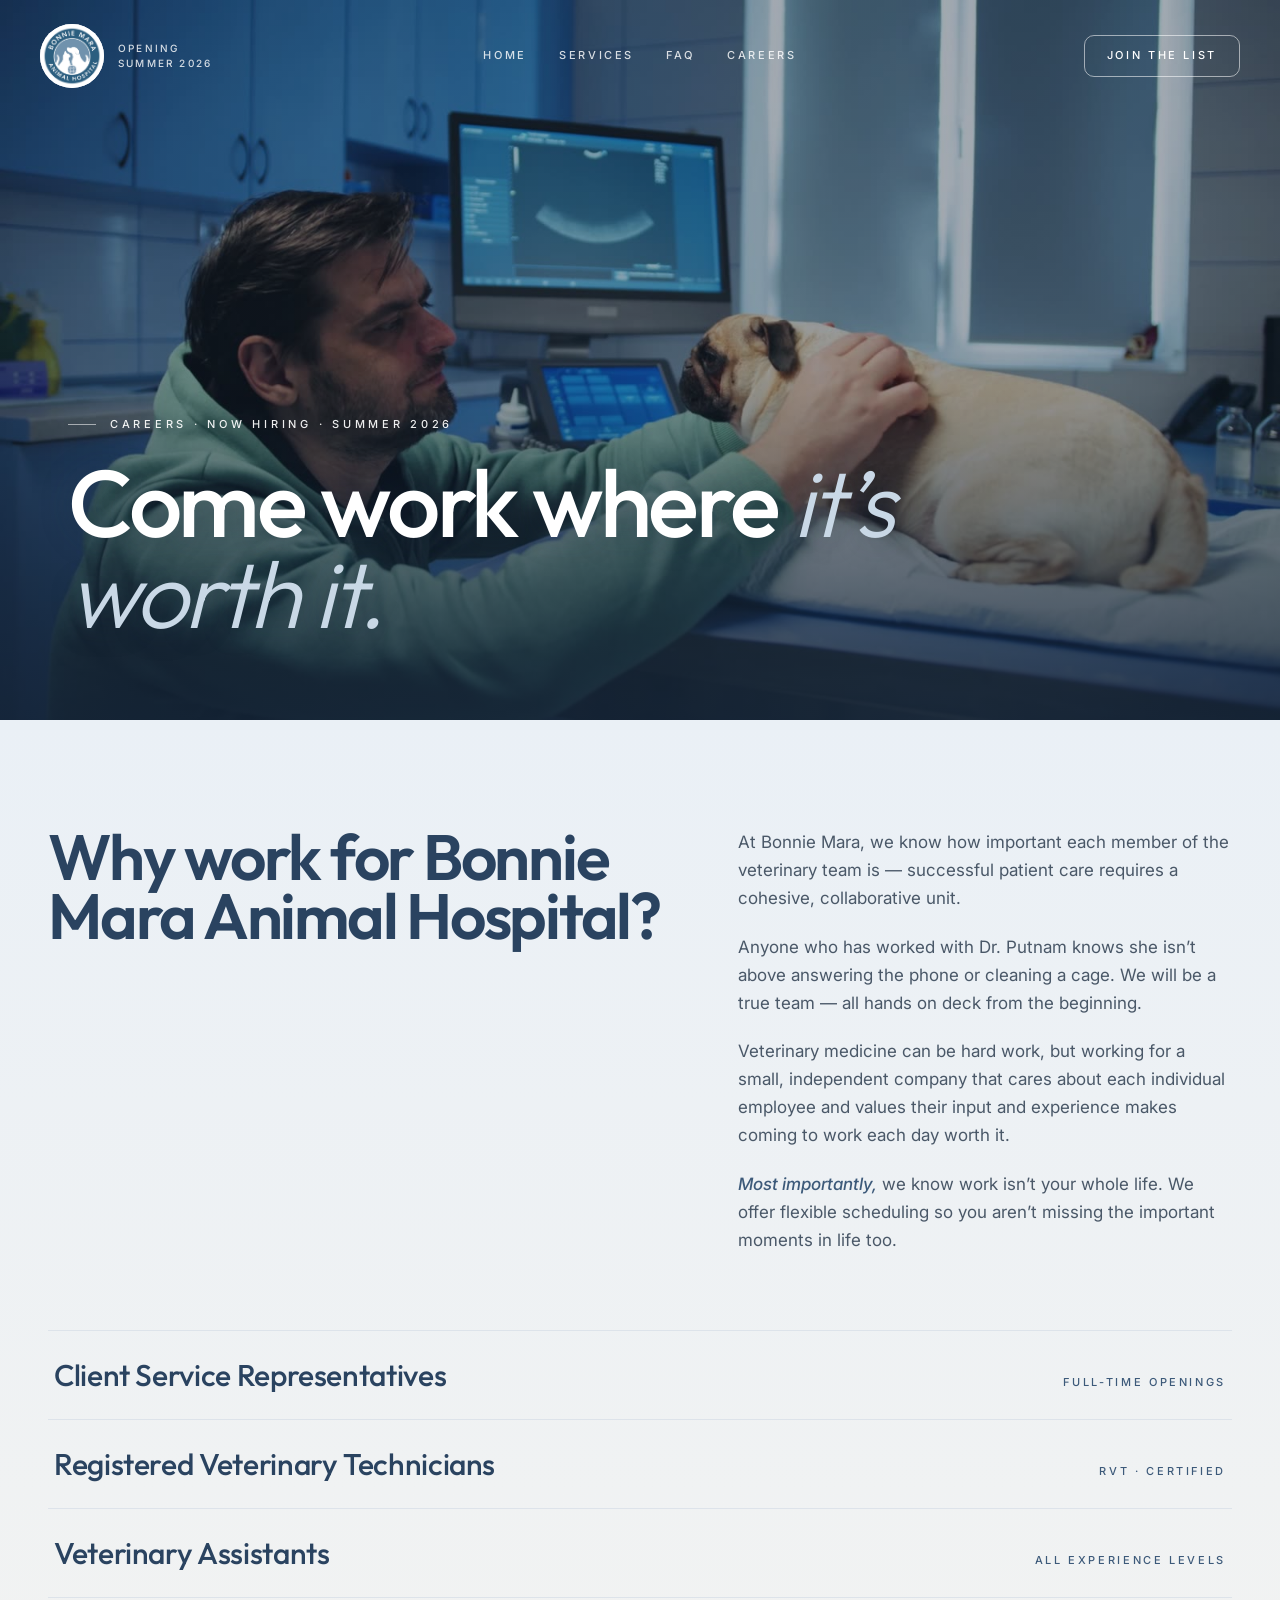
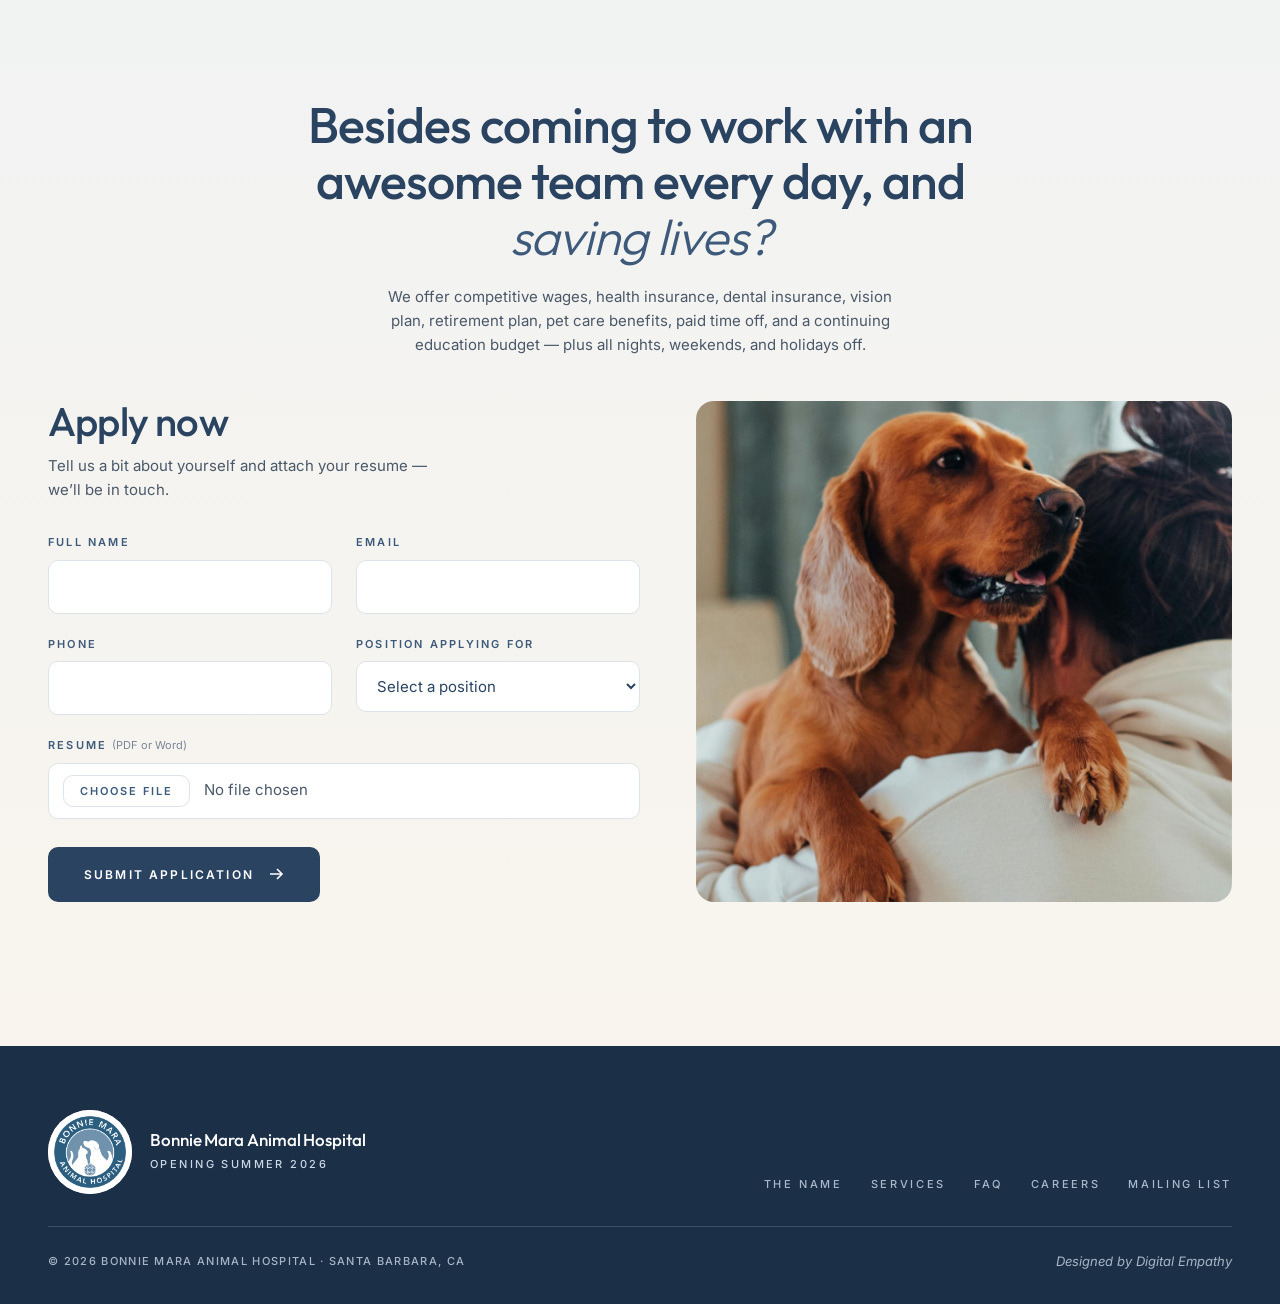
==== careers.html @ 6d682f68 "A11y: fix contrast on fine print + add <main> landmark (0 axe violations) axe-core (wcag2a/aa + best" ====
<!DOCTYPE html>
<html lang="en">
<head>
  <meta charset="UTF-8" />
  <meta name="viewport" content="width=device-width, initial-scale=1.0" />
  <title>Careers — Bonnie Mara Animal Hospital</title>
  <meta name="description" content="Join the founding team at Bonnie Mara Animal Hospital in Santa Barbara. Now hiring client service representatives, registered veterinary technicians, and veterinary assistants." />
  <meta name="theme-color" content="#2A4360" />
  <link rel="canonical" href="https://bonniemaraah.com/careers.html" />

  <!-- Favicons -->
  <link rel="icon" href="/favicon.ico" sizes="any" />
  <link rel="icon" type="image/png" sizes="32x32" href="/assets/images/favicon-32.png" />
  <link rel="icon" type="image/png" sizes="16x16" href="/assets/images/favicon-16.png" />
  <link rel="apple-touch-icon" href="/assets/images/apple-touch-icon.png" />

  <!-- Open Graph -->
  <meta property="og:type" content="website" />
  <meta property="og:site_name" content="Bonnie Mara Animal Hospital" />
  <meta property="og:title" content="Careers — Bonnie Mara Animal Hospital" />
  <meta property="og:description" content="Join the founding team at Bonnie Mara Animal Hospital in Santa Barbara. Now hiring client service representatives, registered veterinary technicians, and veterinary assistants." />
  <meta property="og:url" content="https://bonniemaraah.com/careers.html" />
  <meta property="og:locale" content="en_US" />
  <meta property="og:image" content="https://bonniemaraah.com/assets/images/og-bmah.jpg" />
  <meta property="og:image:width" content="1200" />
  <meta property="og:image:height" content="630" />
  <meta property="og:image:alt" content="Now hiring at Bonnie Mara Animal Hospital in Santa Barbara" />

  <!-- Twitter Card -->
  <meta name="twitter:card" content="summary_large_image" />
  <meta name="twitter:title" content="Careers — Bonnie Mara Animal Hospital" />
  <meta name="twitter:description" content="Join the founding team at Bonnie Mara Animal Hospital in Santa Barbara. Now hiring client service representatives, registered veterinary technicians, and veterinary assistants." />
  <meta name="twitter:image" content="https://bonniemaraah.com/assets/images/og-bmah.jpg" />

  <link rel="preconnect" href="https://fonts.googleapis.com" />
  <link rel="preconnect" href="https://fonts.gstatic.com" crossorigin />
  <link href="https://fonts.googleapis.com/css2?family=Outfit:wght@300;400;500;600;700&family=Inter:ital,wght@0,400;0,500;0,600;1,400;1,500&display=swap" rel="stylesheet" />
  <link rel="preload" as="image" href="assets/images/careers.jpg" />

  <link rel="stylesheet" href="assets/css/site.css" />
</head>
<body>

  <!-- ====================== TOPBAR ====================== -->
  <header class="topbar" id="topbar">
    <div class="brand-lockup">
      <a class="seal" href="index.html" aria-label="Bonnie Mara Animal Hospital">
        <img src="assets/logo/logo-page-1.png" alt="Bonnie Mara Animal Hospital seal" />
      </a>
      <span class="opening">Opening<br/>Summer 2026</span>
    </div>
    <nav class="topnav" aria-label="Primary">
      <a href="index.html">Home</a>
      <a href="index.html#services">Services</a>
      <a href="index.html#faqs">FAQ</a>
      <a href="careers.html" aria-current="page">Careers</a>
    </nav>
    <a class="join" href="index.html#mailing-list">Join the list</a>
  </header>

  <main>
  <!-- ====================== HERO ====================== -->
  <section class="careers-hero">
    <div class="careers-hero-media" aria-hidden="true">
      <img src="assets/images/careers-hero-poster.jpg" alt="" />
      <video autoplay muted loop playsinline preload="auto" poster="assets/images/careers-hero-poster.jpg">
        <source src="assets/video/careers-hero.mp4" type="video/mp4" />
      </video>
    </div>
    <div class="scrim" aria-hidden="true"></div>
    <div class="inner">
      <p class="eyebrow">Careers &middot; Now hiring &middot; Summer 2026</p>
      <h1>Come work where <span class="light">it&rsquo;s worth it.</span></h1>
    </div>
  </section>

  <!-- ====================== CAREERS ====================== -->
  <section class="careers is-page" id="careers">
    <div class="careers-wrap">
      <div class="careers-grid">
        <div class="left">
          <h2>Why work for Bonnie Mara Animal Hospital?</h2>
        </div>
        <div class="right">
          <p>At Bonnie Mara, we know how important each member of the veterinary team is &mdash; successful patient care requires a cohesive, collaborative unit.</p>
          <p>Anyone who has worked with Dr.&nbsp;Putnam knows she isn&rsquo;t above answering the phone or cleaning a cage. We will be a true team &mdash; all hands on deck from the beginning.</p>
          <p>Veterinary medicine can be hard work, but working for a small, independent company that cares about each individual employee and values their input and experience makes coming to work each day worth it.</p>
          <p><em>Most importantly,</em> we know work isn&rsquo;t your whole life. We offer flexible scheduling so you aren&rsquo;t missing the important moments in life too.</p>
        </div>
      </div>

      <div class="careers-roles">
        <button type="button" class="role" data-position="Client Service Representative">
          <span class="role-title">Client Service Representatives</span>
          <span class="ab">Full-time openings</span>
        </button>
        <button type="button" class="role" data-position="Registered Veterinary Technician">
          <span class="role-title">Registered Veterinary Technicians</span>
          <span class="ab">RVT &middot; certified</span>
        </button>
        <button type="button" class="role" data-position="Veterinary Assistant">
          <span class="role-title">Veterinary Assistants</span>
          <span class="ab">All experience levels</span>
        </button>
      </div>

      <div class="careers-perks">
        <p class="careers-quote">Besides coming to work with an awesome team every day, and <span class="light">saving lives?</span></p>
        <p class="careers-benefits">We offer competitive wages, health insurance, dental insurance, vision plan, retirement plan, pet care benefits, paid time off, and a continuing education budget &mdash; plus all nights, weekends, and holidays off.</p>
      </div>

      <div class="careers-apply revealed" id="apply">
        <div class="careers-form-col">
          <p class="careers-form-head">Apply now</p>
          <p class="careers-form-sub">Tell us a bit about yourself and attach your resume &mdash; we&rsquo;ll be in touch.</p>
          <form class="jf-form careers-form" enctype="multipart/form-data" action="https://submit.jotform.com/submit/261485187097469" method="POST" target="jotform-submit" data-success="Thank you for applying. We&rsquo;ll review your application and be in touch soon.">
            <div class="field">
              <label for="cf-name">Full name</label>
              <input id="cf-name" name="q2_fullName" type="text" autocomplete="name" required />
            </div>
            <div class="field">
              <label for="cf-email">Email</label>
              <input id="cf-email" name="q3_email" type="email" autocomplete="email" required />
            </div>
            <div class="field">
              <label for="cf-phone">Phone</label>
              <input id="cf-phone" name="q4_phone" type="tel" autocomplete="tel" required />
            </div>
            <div class="field">
              <label for="cf-position">Position applying for</label>
              <select id="cf-position" name="q5_position" required>
                <option value="" disabled selected>Select a position</option>
                <option value="Client Service Representative">Client Service Representative</option>
                <option value="Registered Veterinary Technician">Registered Veterinary Technician</option>
                <option value="Veterinary Assistant">Veterinary Assistant</option>
              </select>
            </div>
            <div class="field field-file">
              <label for="cf-resume">Resume <span style="text-transform:none;letter-spacing:0;font-weight:400;color:var(--quiet)">(PDF or Word)</span></label>
              <input id="cf-resume" name="q6_resume" type="file" accept=".pdf,.doc,.docx" />
            </div>
            <button type="submit" class="btn-apply">
              Submit application
              <svg viewBox="0 0 16 16" fill="none" stroke="currentColor" stroke-width="1.6" aria-hidden="true">
                <path d="M2 8h12M9 3l5 5-5 5"/>
              </svg>
            </button>
          </form>
        </div>
        <div class="careers-apply-image" aria-hidden="true">
          <img src="assets/images/careers.jpg" alt="" />
        </div>
      </div>
    </div>
  </section>

  </main>

  <!-- ====================== FOOTER ====================== -->
  <footer class="site">
    <div class="wrap">
      <div class="brand">
        <div class="seal"><img src="assets/logo/logo-page-1.png" alt="Bonnie Mara Animal Hospital" /></div>
        <div>
          <div class="name">Bonnie Mara Animal Hospital</div>
          <div class="footer-opening">Opening Summer 2026</div>
        </div>
      </div>
      <nav aria-label="Footer">
        <a href="index.html#story">The name</a>
        <a href="index.html#services">Services</a>
        <a href="index.html#faqs">FAQ</a>
        <a href="careers.html">Careers</a>
        <a href="index.html#mailing-list">Mailing list</a>
      </nav>
    </div>
    <div class="bottom">
      <span>&copy; 2026 Bonnie Mara Animal Hospital &middot; Santa Barbara, CA</span>
      <span class="credit">Designed by Digital Empathy</span>
    </div>
  </footer>

  <!-- Hidden target for JotForm submissions (no page navigation) -->
  <iframe name="jotform-submit" title="form submission" style="display:none" aria-hidden="true"></iframe>

  <script>
    /* Forms: JotForm submit via hidden iframe + success swap; role chips prefill the application */
    (function () {
      document.querySelectorAll('.jf-form').forEach((form) => {
        form.addEventListener('submit', () => {
          const msg = form.getAttribute('data-success') || 'Thank you. We’ll be in touch soon.';
          setTimeout(() => {
            const note = document.createElement('p');
            note.className = 'form-sent';
            note.textContent = msg;
            form.style.display = 'none';
            form.insertAdjacentElement('afterend', note);
          }, 1200);
        });
      });

      const apply = document.getElementById('apply');
      const select = document.getElementById('cf-position');
      const nameField = document.getElementById('cf-name');
      document.querySelectorAll('.careers-roles .role').forEach((btn) => {
        btn.addEventListener('click', () => {
          const pos = btn.getAttribute('data-position');
          if (select && pos) select.value = pos;
          if (apply) apply.scrollIntoView({ behavior: 'smooth', block: 'start' });
          if (nameField) setTimeout(() => nameField.focus({ preventScroll: true }), 500);
        });
      });
    })();
  </script>

  <script>
    /* Sticky header — transparent over the hero, solid navy on scroll (matches home) */
    (function () {
      const bar = document.getElementById('topbar');
      if (!bar) return;
      const onScroll = () => bar.classList.toggle('scrolled', window.scrollY > 80);
      onScroll();
      window.addEventListener('scroll', onScroll, { passive: true });
    })();
  </script>

</body>
</html>
---- assets/css/site.css ----
:root {
      --ink: #3D5A7A;
      --ink-deep: #2A4360;
      --ink-night: #1B2F47;
      --sea: #A3BBD2;
      --sea-pale: #C9D8E6;
      --mist: #EAF0F6;          /* cool sea-mist — replaces warm cream-deep */
      --cream: #F9F5EE;         /* near-white with a hint of warmth — was #F4ECDC */
      --cream-paper: #FFFFFF;   /* clean white for card surfaces */
      --brick: #B86E4A;         /* secondary accent — used sparingly */
      --brick-deep: #9A5736;
      --brick-pale: #E2C2AC;
      --paper-line: #DDE3EA;    /* cool, neutral divider line — was warm tan */
      --muted: #4A5868;
      --quiet: #7A8696;

      --display: 'Outfit', -apple-system, BlinkMacSystemFont, sans-serif;
      --sans: 'Inter', -apple-system, BlinkMacSystemFont, sans-serif;

      --radius: 10px;       /* buttons, inputs, cards */
      --radius-lg: 18px;    /* feature images, larger panels */
    }
    *, *::before, *::after { box-sizing: border-box; }
    html { scroll-behavior: smooth; scroll-padding-top: 90px; }
    html, body { margin: 0; padding: 0; }
    body {
      font-family: var(--sans);
      color: var(--ink-deep);
      background: var(--cream);
      line-height: 1.6;
      -webkit-font-smoothing: antialiased;
      text-rendering: optimizeLegibility;
    }
    img, video, svg { display: block; max-width: 100%; }
    a { color: inherit; }
    button, input { font: inherit; }
    ::selection { background: var(--brick); color: var(--cream); }

    .eyebrow {
      font-family: var(--sans);
      font-size: 11px;
      font-weight: 500;
      letter-spacing: 0.34em;
      text-transform: uppercase;
      color: var(--ink);
      margin: 0 0 24px;
      display: inline-flex;
      align-items: center;
      gap: 14px;
    }
    .eyebrow::before, .eyebrow.both::after {
      content: '';
      width: 28px; height: 1px;
      background: var(--ink);
    }
    .eyebrow.dark { color: var(--sea-pale); }
    .eyebrow.dark::before, .eyebrow.dark::after { background: var(--sea-pale); }

    /* ============================ TOPBAR ============================ */
    .topbar {
      position: fixed; top: 0; left: 0; right: 0;
      display: grid;
      grid-template-columns: 1fr auto 1fr;
      align-items: center;
      padding: 24px 40px;
      z-index: 50;
      font-family: var(--sans);
      font-size: 11px;
      font-weight: 500;
      letter-spacing: 0.24em;
      text-transform: uppercase;
      color: rgba(255,255,255,0.92);
      transition: background 0.35s ease, padding 0.35s ease, box-shadow 0.35s ease;
    }
    .topbar.scrolled {
      background: var(--ink-night);
      padding-top: 14px; padding-bottom: 14px;
      box-shadow: 0 1px 0 rgba(201, 216, 230, 0.16);
    }
    .topbar .seal {
      width: 64px; height: 64px;
      border-radius: 50%;
      background: rgba(255,255,255,0.94);
      overflow: hidden;
      flex-shrink: 0;
      transition: width 0.35s ease, height 0.35s ease;
    }
    .topbar.scrolled .seal { width: 52px; height: 52px; }
    .brand-lockup { justify-self: start; display: flex; align-items: center; gap: 14px; }
    .topbar .seal img { width: 100%; height: 100%; object-fit: contain; }
    .topbar .opening {
      font-size: 10px;
      font-weight: 500;
      letter-spacing: 0.22em;
      line-height: 1.5;
      color: rgba(255, 255, 255, 0.82);
    }
    .topnav { display: flex; align-items: center; gap: 32px; justify-self: center; }
    .topnav a {
      color: rgba(255,255,255,0.82);
      text-decoration: none;
      transition: color 0.2s ease;
    }
    .topnav a:hover { color: #FFFFFF; }
    .topbar .join {
      padding: 11px 22px;
      border: 1px solid rgba(255,255,255,0.55);
      border-radius: var(--radius);
      color: #FFFFFF;
      text-decoration: none;
      transition: background 0.22s ease, color 0.22s ease, border-color 0.22s ease;
    }
    .topbar .join { justify-self: end; }
    .topbar .join:hover { background: #FFFFFF; color: var(--ink-deep); border-color: #FFFFFF; }

    /* ============================ HERO — full video, no band ============================ */
    .hero {
      position: sticky;
      top: 0;
      z-index: 0;
      height: 100vh;
      min-height: 720px;
      background: var(--ink-night);
      color: var(--cream);
      overflow: hidden;
      isolation: isolate;
    }
    /* everything after the hero scrolls up over the pinned hero (tide effect) */
    .scroll-over { position: relative; z-index: 1; }
    /* footer is a <main> sibling now (for the landmark) — keep it above the sticky hero */
    footer.site { position: relative; z-index: 1; }
    .hero-media { position: absolute; inset: 0; z-index: 0; }
    .hero-media img,
    .hero-media video {
      width: 100%; height: 100%;
      object-fit: cover;
    }
    .hero-media img { position: absolute; inset: 0; object-position: center 55%; z-index: 0; }
    .hero-media video { position: absolute; inset: 0; object-position: center 60%; z-index: 1; }
    .hero-scrim {
      position: absolute; inset: 0;
      background:
        linear-gradient(to top,
          rgba(20, 36, 56, 0.78) 0%,
          rgba(20, 36, 56, 0.42) 32%,
          rgba(20, 36, 56, 0.20) 58%,
          rgba(20, 36, 56, 0.46) 100%),
        rgba(20, 36, 56, 0.12);
      z-index: 1;
    }
    .hero-inner {
      position: relative;
      z-index: 3;
      max-width: 1280px;
      margin: 0 auto;
      padding: 0 48px;
      height: 100%;
      display: flex;
      flex-direction: column;
      justify-content: flex-end;
      padding-bottom: clamp(64px, 10vh, 120px);
    }
    .hero-inner .lead-in {
      font-family: var(--sans);
      font-size: 11px;
      font-weight: 500;
      letter-spacing: 0.4em;
      text-transform: uppercase;
      color: rgba(255,255,255,0.84);
      margin: 0 0 28px;
      display: inline-flex;
      align-items: center;
      gap: 14px;
    }
    .hero-inner .lead-in::before {
      content: '';
      width: 40px; height: 1px;
      background: rgba(255,255,255,0.6);
    }
    .hero h1 {
      font-family: var(--display);
      font-weight: 500;
      font-size: clamp(64px, 10vw, 152px);
      line-height: 0.96;
      letter-spacing: -0.03em;
      margin: 0 0 40px;
      color: #FFFFFF;
      max-width: 16ch;
    }
    .hero h1 .light {
      font-weight: 300;
      color: var(--sea-pale);
    }
    .hero-row {
      display: flex;
      align-items: flex-end;
      justify-content: space-between;
      gap: 32px;
      flex-wrap: wrap;
    }
    .hero-row .left {
      font-family: var(--sans);
      font-size: clamp(16px, 1.4vw, 19px);
      font-weight: 400;
      line-height: 1.55;
      color: rgba(255,255,255,0.86);
      max-width: 42ch;
      margin: 0;
    }
    .hero-row .right {
      font-family: var(--sans);
      font-size: 11px;
      font-weight: 500;
      letter-spacing: 0.32em;
      text-transform: uppercase;
      color: rgba(255,255,255,0.78);
      text-align: right;
      line-height: 1.9;
    }
    .hero-row .right .pin {
      color: var(--sea-pale);
      margin-right: 8px;
    }

    /* ============================ NAME STORY (reverted to V1 centered) ============================ */
    .story {
      position: relative;
      background: var(--cream);
      padding: clamp(120px, 18vh, 180px) 48px clamp(96px, 14vh, 140px);
      text-align: center;
    }
    .story-rise { will-change: transform; }
    /* Seal cutout at the top — visual link from hero into paper */
    .story .seal-inset {
      position: absolute;
      top: 0; left: 50%;
      transform: translate(-50%, -50%);
      will-change: transform;
      width: 132px; height: 132px;
      border-radius: 50%;
      overflow: hidden;
      background: var(--cream);
      box-shadow: 0 0 0 1px var(--ink), 0 0 0 14px var(--cream);
    }
    .story .seal-inset img { width: 100%; height: 100%; object-fit: contain; }

    .story h2 {
      font-family: var(--display);
      font-weight: 500;
      font-size: clamp(36px, 4.4vw, 56px);
      line-height: 1.1;
      letter-spacing: -0.02em;
      color: var(--ink-deep);
      max-width: 18ch;
      margin: 0 auto 32px;
    }
    .story h2 .light {
      font-weight: 300;
      color: var(--ink);
      font-style: italic;
    }
    .story-prose {
      max-width: 640px;
      margin: 0 auto;
    }
    .story-prose p {
      font-family: var(--sans);
      font-size: clamp(17px, 1.3vw, 19px);
      line-height: 1.7;
      color: var(--muted);
      margin: 0 0 1.2em;
    }
    .story-prose p:last-child { margin-bottom: 0; }
    .story-prose em { color: var(--ink); font-style: italic; }

    .signature {
      margin-top: 40px;
      font-family: var(--sans);
      font-style: italic;
      font-size: 18px;
      color: var(--ink);
    }
    .signature::before {
      content: '— ';
      color: var(--ink);
      font-style: normal;
    }

    /* Signup inline beneath story */
    .signup {
      max-width: 540px;
      margin: 56px auto 0;
    }
    .signup .label {
      font-family: var(--sans);
      font-size: 11px;
      font-weight: 500;
      letter-spacing: 0.28em;
      text-transform: uppercase;
      color: var(--ink);
      margin: 0 0 16px;
    }
    .ml-form {
      display: flex;
      border: 1px solid var(--ink-deep);
      background: var(--cream-paper);
      border-radius: var(--radius);
      overflow: hidden;
    }
    .ml-form input {
      flex: 1;
      padding: 18px 22px;
      border: 0;
      background: transparent;
      font-family: var(--sans);
      font-size: 15px;
      color: var(--ink-deep);
      outline: none;
    }
    .ml-form input::placeholder { color: var(--quiet); font-style: italic; }
    .ml-form button {
      padding: 18px 30px;
      background: var(--ink-deep);
      color: #FFFFFF;
      border: 0;
      font-family: var(--sans);
      font-size: 12px;
      font-weight: 600;
      letter-spacing: 0.18em;
      text-transform: uppercase;
      cursor: pointer;
      transition: background 0.25s ease;
    }
    .ml-form button:hover { background: var(--ink-night); }
    .ml-foot {
      font-size: 12px;
      color: var(--quiet);
      margin: 14px 0 0;
      font-family: var(--sans);
      font-style: italic;
    }

    /* ============================ EDITORIAL IMAGE BAND — Santa Barbara dog ============================ */
    .image-band {
      position: relative;
      height: clamp(420px, 62vh, 640px);
      overflow: hidden;
      background: var(--ink-night);
    }
    .image-band img {
      position: absolute; inset: 0;
      width: 100%; height: 100%;
      object-fit: cover;
      object-position: center 35%;
    }
    .image-band::after {
      content: '';
      position: absolute; inset: 0;
      background: rgba(27, 47, 71, 0.40);
    }
    .image-band .caption {
      position: relative;
      z-index: 2;
      max-width: 1280px;
      margin: 0 auto;
      padding: 0 48px;
      height: 100%;
      display: flex;
      align-items: flex-end;
      justify-content: space-between;
      padding-bottom: 56px;
      gap: 32px;
    }
    .image-band .caption .line {
      font-family: var(--display);
      font-weight: 400;
      font-size: clamp(20px, 1.8vw, 28px);
      line-height: 1.35;
      color: #FFFFFF;
      max-width: 32ch;
      margin: 0;
    }
    .image-band .caption .credit {
      font-family: var(--sans);
      font-size: 11px;
      font-weight: 500;
      letter-spacing: 0.32em;
      text-transform: uppercase;
      color: rgba(255,255,255,0.8);
      text-align: right;
      line-height: 1.6;
    }
    .image-band .caption .credit .dot { color: var(--sea-pale); margin: 0 6px; }

    /* ============================ BRICK PULL-QUOTE ============================ */
    .quote {
      position: relative;
      padding: clamp(120px, 20vh, 200px) 48px;
      background-color: var(--brick-deep);
      background-image: url('../images/brick-wall.jpg');
      background-size: cover;
      background-position: center 55%;
      color: var(--cream);
      text-align: center;
      isolation: isolate;
    }
    .quote::before {
      content: '';
      position: absolute; inset: 0;
      background:
        linear-gradient(to top,
          rgba(20, 36, 56, 0.78) 0%,
          rgba(20, 36, 56, 0.42) 32%,
          rgba(20, 36, 56, 0.20) 58%,
          rgba(20, 36, 56, 0.46) 100%),
        rgba(20, 36, 56, 0.12);
      z-index: 0;
    }
    .quote-inner {
      position: relative;
      z-index: 1;
      max-width: 1100px;
      margin: 0 auto;
    }
    .quote-text {
      font-family: var(--display);
      font-weight: 400;
      color: #FFFFFF;
      margin: 0;
      max-width: 42ch;
      text-align: left;
      text-shadow: 0 2px 28px rgba(20, 36, 56, 0.55);
    }
    .quote-text .lead {
      display: block;
      font-weight: 600;
      font-size: clamp(40px, 6vw, 84px);
      line-height: 1.02;
      letter-spacing: -0.03em;
      max-width: 14ch;
      margin: 0;
    }
    .quote-text .light {
      display: block;
      font-weight: 300;
      font-size: clamp(20px, 2.4vw, 32px);
      line-height: 1.25;
      letter-spacing: -0.01em;
      color: var(--sea-pale);
      font-style: italic;
      max-width: 38ch;
      margin: 0.6em 0 0;
    }
    .quote-attr {
      font-family: var(--sans);
      font-size: 11px;
      font-weight: 500;
      letter-spacing: 0.4em;
      text-transform: uppercase;
      color: rgba(255,255,255,0.78);
      display: inline-flex;
      align-items: center;
      gap: 16px;
      text-shadow: 0 2px 20px rgba(20, 36, 56, 0.5);
    }
    .quote-attr::before,
    .quote-attr::after {
      content: '';
      width: 32px; height: 1px;
      background: rgba(255,255,255,0.5);
    }

    /* ============================ SERVICES — split: list + image ============================ */
    /* Services + FAQ sit on one shared blue->cream gradient */
    .grad-blue-cream { background: linear-gradient(to bottom, var(--mist) 0%, var(--cream) 100%); }
    .services {
      background: transparent;
      padding: 0;
    }
    .services-grid {
      max-width: 1440px;
      margin: 0 auto;
      display: grid;
      grid-template-columns: 1fr 1fr;
    }
    .services-list-col {
      padding: clamp(96px, 16vh, 160px) clamp(40px, 6vw, 88px) clamp(96px, 16vh, 160px);
    }
    .services-image-col {
      position: relative;
      min-height: 600px;
      overflow: hidden;
      border-radius: var(--radius-lg);
    }
    .services-image-col img {
      position: absolute; inset: 0;
      width: 100%; height: 100%;
      object-fit: cover;
      object-position: 30% 45%;
    }

    .services-head h2 {
      font-family: var(--display);
      font-weight: 500;
      font-size: clamp(36px, 4.4vw, 60px);
      line-height: 1.05;
      letter-spacing: -0.025em;
      color: var(--ink-deep);
      margin: 0 0 24px;
      max-width: 18ch;
    }
    .services-head h2 .light {
      font-weight: 300;
      color: var(--ink);
      font-style: italic;
    }
    .services-head .lede {
      font-family: var(--sans);
      font-size: 17px;
      line-height: 1.6;
      color: var(--muted);
      margin: 0 0 64px;
      max-width: 36ch;
    }

    .services-list {
      list-style: none;
      padding: 0;
      margin: 0;
    }
    .service {
      display: grid;
      grid-template-columns: 36px 1fr;
      column-gap: 24px;
      padding: 28px 0;
      border-top: 1px solid var(--paper-line);
      align-items: baseline;
    }
    .service:last-child { border-bottom: 1px solid var(--paper-line); }
    .service .num {
      font-family: var(--display);
      font-weight: 400;
      font-size: 14px;
      letter-spacing: 0.16em;
      color: var(--ink);
      padding-top: 6px;
    }
    .service h3 {
      font-family: var(--display);
      font-weight: 500;
      font-size: clamp(22px, 2.2vw, 28px);
      line-height: 1.15;
      letter-spacing: -0.01em;
      color: var(--ink-deep);
      margin: 0 0 8px;
    }
    .service p {
      font-family: var(--sans);
      font-size: 15px;
      line-height: 1.6;
      color: var(--muted);
      margin: 0;
      max-width: 48ch;
    }

    /* ============================ Q&A ============================ */
    .qa {
      background: transparent;
      padding: clamp(96px, 16vh, 160px) 0;
    }
    .qa-wrap {
      max-width: 1160px;
      margin: 0 auto;
      padding: 0 48px;
    }
    .qa-head {
      text-align: center;
      margin-bottom: 56px;
    }
    .qa-head .eyebrow {
      display: inline-block;
      padding-bottom: 10px;
      border-bottom: 1px solid var(--ink);
      margin: 0 0 22px;
    }
    .qa-head h2 {
      font-family: var(--display);
      font-weight: 500;
      font-size: clamp(34px, 4.4vw, 56px);
      line-height: 1.04;
      letter-spacing: -0.025em;
      color: var(--ink-deep);
      margin: 0 auto;
      max-width: 20ch;
    }
    .qa-head h2 .light { font-weight: 300; color: var(--ink); font-style: italic; }

    /* accordion */
    .qa-list {
      display: grid;
      grid-template-columns: 1fr 1fr;
      column-gap: 64px;
      border-top: 1px solid var(--paper-line);
      align-content: start;
    }
    .qa-item {
      border-bottom: 1px solid var(--paper-line);
      align-self: start;
    }
    .qa-q {
      width: 100%;
      background: none;
      border: 0;
      cursor: pointer;
      text-align: left;
      display: flex;
      align-items: center;
      justify-content: space-between;
      gap: 28px;
      padding: 26px 2px;
      font-family: var(--display);
      font-weight: 500;
      font-size: clamp(17px, 1.9vw, 21px);
      line-height: 1.32;
      letter-spacing: -0.01em;
      color: var(--ink-deep);
      transition: color .25s ease;
    }
    .qa-q:hover { color: var(--ink); }
    .qa-q:focus-visible { outline: 2px solid var(--ink); outline-offset: 4px; border-radius: 2px; }
    .qa-item.is-open .qa-q { color: var(--ink); }

    .qa-icon {
      flex: none;
      position: relative;
      width: 18px; height: 18px;
      margin-top: 2px;
    }
    .qa-icon::before, .qa-icon::after {
      content: '';
      position: absolute;
      background: var(--ink);
      transition: transform .3s ease, opacity .3s ease;
    }
    .qa-icon::before { top: 50%; left: 0; right: 0; height: 1.5px; transform: translateY(-50%); }
    .qa-icon::after  { left: 50%; top: 0; bottom: 0; width: 1.5px; transform: translateX(-50%); }
    .qa-item.is-open .qa-icon::after { transform: translateX(-50%) scaleY(0); opacity: 0; }

    .qa-a-wrap {
      display: grid;
      grid-template-rows: 0fr;
      transition: grid-template-rows .4s cubic-bezier(.4, 0, .2, 1);
    }
    .qa-item.is-open .qa-a-wrap { grid-template-rows: 1fr; }
    .qa-a { overflow: hidden; min-height: 0; }
    .qa-a-inner {
      padding: 2px 2px 30px;
      max-width: 62ch;
      font-family: var(--sans);
      font-size: 15.5px;
      line-height: 1.65;
      color: var(--muted);
    }
    .qa-a-inner p { margin: 0 0 0.7em; }
    .qa-a-inner p:last-child { margin-bottom: 0; }
    .qa-a-inner a { color: var(--ink-deep); text-decoration: underline; text-decoration-color: var(--sea); text-underline-offset: 3px; }

    /* ============================ CAREERS ============================ */
    .careers {
      background: var(--ink-night);
      color: var(--cream);
      padding: clamp(96px, 16vh, 160px) 48px;
    }
    .careers-wrap {
      max-width: 1240px;
      margin: 0 auto;
    }
    .careers-top {
      display: flex;
      justify-content: space-between;
      align-items: flex-start;
      gap: 32px;
      padding-bottom: 28px;
      border-bottom: 1px solid rgba(201, 216, 230, 0.28);
      margin-bottom: 64px;
      font-family: var(--sans);
      font-size: 11px;
      font-weight: 500;
      letter-spacing: 0.32em;
      text-transform: uppercase;
      color: var(--sea-pale);
    }
    .careers-top .ed { color: rgba(244, 236, 220, 0.72); }

    .careers-grid {
      display: grid;
      grid-template-columns: 5fr 4fr;
      gap: 72px;
      align-items: start;
    }
    .careers-grid h2 {
      font-family: var(--display);
      font-weight: 600;
      font-size: clamp(48px, 7.2vw, 112px);
      line-height: 0.92;
      letter-spacing: -0.035em;
      color: #FFFFFF;
      margin: 0 0 24px;
    }
    .careers-grid h2 .light {
      display: block;
      font-weight: 300;
      color: var(--sea-pale);
      font-style: italic;
      font-size: 0.42em;
      letter-spacing: -0.015em;
      margin-top: 20px;
      line-height: 1.25;
    }
    .careers-grid .right p {
      font-family: var(--sans);
      font-size: 17px;
      line-height: 1.65;
      color: rgba(233, 240, 247, 0.90);
      margin: 0 0 1.2em;
    }
    .careers-grid .right p em { color: var(--sea-pale); font-style: italic; font-weight: 500; }

    .careers-roles {
      margin-top: 56px;
      display: block;
      border-top: 1px solid var(--paper-line);
    }
    .careers-roles .role {
      width: 100%;
      background: transparent;
      border: 0;
      border-bottom: 1px solid var(--paper-line);
      border-radius: 0;
      padding: 26px 6px;
      cursor: pointer;
      display: flex;
      align-items: baseline;
      justify-content: space-between;
      gap: 28px;
      text-align: left;
      transition: padding-left 0.28s ease, color 0.2s ease;
    }
    .careers-roles .role:hover { padding-left: 16px; }
    .careers-roles .role .role-title {
      font-family: var(--display);
      font-weight: 500;
      font-size: clamp(21px, 2.4vw, 30px);
      color: var(--ink-deep);
      line-height: 1.2;
      letter-spacing: -0.012em;
      transition: color 0.2s ease;
    }
    .careers-roles .role:hover .role-title { color: var(--ink); }
    .careers-roles .role .ab {
      flex: none;
      font-family: var(--sans);
      font-weight: 500;
      font-size: 11px;
      letter-spacing: 0.24em;
      text-transform: uppercase;
      color: var(--ink);
      white-space: nowrap;
    }

    .careers-benefits {
      margin: 32px 0 0;
      font-family: var(--sans);
      font-size: 15px;
      line-height: 1.6;
      color: rgba(201, 216, 230, 0.72);
      max-width: 72ch;
    }

    /* careers application form */
    .careers-apply-bar { margin-top: 44px; }
    #apply-toggle.is-open { display: none; }

    .careers-apply {
      margin-top: 44px;
      display: grid;
      grid-template-columns: 1.05fr 0.95fr;
      gap: 56px;
      align-items: stretch;
      opacity: 0;
      transform: translateY(14px);
      transition: opacity 0.45s ease, transform 0.45s ease;
    }
    .careers-apply[hidden] { display: none; }
    .careers-apply.revealed { opacity: 1; transform: none; }
    .careers-form-head {
      font-family: var(--display);
      font-weight: 500;
      font-size: clamp(28px, 3.2vw, 40px);
      line-height: 1.02;
      letter-spacing: -0.02em;
      color: #FFFFFF;
      margin: 0 0 12px;
    }
    .careers-form-sub {
      font-family: var(--sans);
      font-size: 15px;
      line-height: 1.6;
      color: rgba(201, 216, 230, 0.78);
      margin: 0 0 32px;
      max-width: 44ch;
    }
    .careers-apply-image {
      position: relative;
      border-radius: var(--radius-lg);
      overflow: hidden;
      min-height: 100%;
    }
    .careers-apply-image img {
      position: absolute; inset: 0;
      width: 100%; height: 100%;
      object-fit: cover;
      object-position: center;
    }
    .careers-form {
      display: grid;
      grid-template-columns: 1fr 1fr;
      gap: 22px 24px;
    }
    .careers-form .field { display: flex; flex-direction: column; gap: 8px; }
    .careers-form .field-file,
    .careers-form .btn-apply { grid-column: 1 / -1; }
    .careers-form label {
      font-family: var(--sans);
      font-size: 11px;
      font-weight: 600;
      letter-spacing: 0.2em;
      text-transform: uppercase;
      color: var(--sea-pale);
    }
    .careers-form input,
    .careers-form select {
      background: rgba(255, 255, 255, 0.06);
      border: 1px solid rgba(201, 216, 230, 0.3);
      border-radius: var(--radius);
      padding: 14px 16px;
      color: #FFFFFF;
      font-family: var(--sans);
      font-size: 15px;
      width: 100%;
    }
    .careers-form input:focus,
    .careers-form select:focus {
      outline: none;
      border-color: var(--sea-pale);
      background: rgba(255, 255, 255, 0.1);
    }
    .careers-form select option { color: var(--ink-night); }
    .careers-form input[type="file"] { padding: 11px 14px; color: rgba(255, 255, 255, 0.72); }
    .careers-form input[type="file"]::file-selector-button {
      margin-right: 14px;
      padding: 8px 16px;
      border: 1px solid rgba(201, 216, 230, 0.4);
      border-radius: var(--radius);
      background: transparent;
      color: var(--sea-pale);
      font-family: var(--sans);
      font-size: 11px;
      font-weight: 600;
      letter-spacing: 0.18em;
      text-transform: uppercase;
      cursor: pointer;
    }
    .careers-form .btn-apply { justify-self: start; cursor: pointer; margin-top: 6px; }

    .form-sent {
      font-family: var(--sans);
      font-size: 15px;
      line-height: 1.55;
      color: var(--ink-deep);
      margin: 8px 0 0;
    }
    .careers-apply .form-sent,
    .closer-signup .form-sent { color: var(--sea-pale); }
    .btn-apply {
      display: inline-flex;
      align-items: center;
      gap: 14px;
      padding: 18px 36px;
      background: var(--cream);
      color: var(--ink-deep);
      border: 0;
      border-radius: var(--radius);
      font-family: var(--sans);
      font-size: 12px;
      font-weight: 600;
      letter-spacing: 0.18em;
      text-transform: uppercase;
      text-decoration: none;
      transition: background 0.25s ease, transform 0.2s ease;
    }
    .btn-apply:hover {
      background: #FFFFFF;
      transform: translateY(-1px);
    }
    .btn-apply svg { width: 16px; height: 16px; }

    /* ============================ INVITATION — address + signup ============================ */
    .invite {
      background: var(--cream);
      padding: clamp(96px, 16vh, 160px) 0 80px;
    }
    .invite-wrap {
      max-width: 1240px;
      margin: 0 auto;
      padding: 0 48px;
    }
    .invite-top {
      padding-bottom: 56px;
      margin-bottom: 56px;
      border-bottom: 1px solid var(--paper-line);
    }
    .invite-top .eyebrow {
      display: inline-block;
      padding-bottom: 10px;
      border-bottom: 1px solid var(--ink);
      margin: 0 0 22px;
    }
    .invite-top h2 {
      font-family: var(--display);
      font-weight: 500;
      font-size: clamp(40px, 6vw, 88px);
      line-height: 0.96;
      letter-spacing: -0.03em;
      color: var(--ink-deep);
      margin: 0;
      max-width: 16ch;
    }
    .invite-top h2 .light { font-weight: 300; color: var(--ink); font-style: italic; }
    .invite-top .right p {
      font-family: var(--sans);
      font-size: 17px;
      line-height: 1.6;
      color: var(--muted);
      margin: 0;
      max-width: 44ch;
    }

    .invite-card {
      margin-top: 80px;
      display: grid;
      grid-template-columns: 1.4fr 1fr;
      gap: 80px;
      align-items: start;
    }
    .address .line1 {
      font-family: var(--display);
      font-weight: 500;
      font-size: clamp(36px, 4.4vw, 56px);
      line-height: 1.05;
      letter-spacing: -0.025em;
      color: var(--ink-deep);
      margin: 0 0 6px;
    }
    .address .line2 {
      font-family: var(--display);
      font-weight: 300;
      font-size: clamp(20px, 1.8vw, 26px);
      color: var(--ink);
      margin: 0 0 36px;
      letter-spacing: -0.015em;
      font-style: italic;
    }
    .address-grid {
      display: grid;
      grid-template-columns: repeat(2, auto);
      column-gap: 48px;
      row-gap: 24px;
      padding-top: 32px;
      border-top: 1px solid var(--paper-line);
    }
    .address-grid .k {
      font-family: var(--sans);
      font-size: 10px;
      font-weight: 500;
      letter-spacing: 0.32em;
      text-transform: uppercase;
      color: var(--ink);
      margin: 0 0 8px;
    }
    .address-grid .v {
      font-family: var(--sans);
      font-size: 16px;
      color: var(--ink-deep);
      line-height: 1.5;
      margin: 0;
    }

    .closer-signup {
      padding: 36px 36px 40px;
      background: var(--ink-deep);
      color: var(--cream);
      border-radius: var(--radius-lg);
    }
    .closer-signup .small {
      font-family: var(--sans);
      font-size: 11px;
      font-weight: 500;
      letter-spacing: 0.32em;
      text-transform: uppercase;
      color: var(--sea-pale);
      margin: 0 0 16px;
    }
    .closer-signup h3 {
      font-family: var(--display);
      font-weight: 500;
      font-size: clamp(24px, 2.4vw, 30px);
      line-height: 1.2;
      letter-spacing: -0.015em;
      color: #FFFFFF;
      margin: 0 0 24px;
    }
    .closer-signup h3 .light { font-weight: 300; color: var(--sea-pale); font-style: italic; }
    .closer-signup form { display: flex; flex-direction: column; gap: 10px; }
    .closer-signup input {
      padding: 14px 16px;
      border: 1px solid rgba(201, 216, 230, 0.4);
      border-radius: var(--radius);
      background: transparent;
      color: #FFFFFF;
      font-family: var(--sans);
      font-size: 14px;
      outline: none;
    }
    .closer-signup input::placeholder { color: rgba(244, 236, 220, 0.55); font-style: italic; }
    .closer-signup button {
      padding: 14px 16px;
      background: var(--sea);
      color: var(--ink-deep);
      border: 0;
      border-radius: var(--radius);
      font-family: var(--sans);
      font-size: 12px;
      font-weight: 600;
      letter-spacing: 0.18em;
      text-transform: uppercase;
      cursor: pointer;
      transition: background 0.25s ease;
    }
    .closer-signup button:hover { background: var(--sea-pale); }
    .closer-signup .fine {
      font-family: var(--sans);
      font-style: italic;
      font-size: 13px;
      color: rgba(244, 236, 220, 0.82);
      margin: 14px 0 0;
    }

    /* ============================ FOOTER ============================ */
    footer.site {
      background: var(--ink-night);
      color: var(--cream);
      padding: 64px 48px 32px;
    }
    footer.site .wrap {
      max-width: 1240px;
      margin: 0 auto;
      display: flex;
      justify-content: space-between;
      align-items: flex-end;
      flex-wrap: wrap;
      gap: 32px;
      padding-bottom: 32px;
      border-bottom: 1px solid rgba(201, 216, 230, 0.18);
    }
    footer.site .brand { display: flex; align-items: center; gap: 18px; }
    footer.site .seal {
      width: 84px; height: 84px;
      border-radius: 50%;
      background: var(--cream);
      overflow: hidden;
      flex-shrink: 0;
    }
    footer.site .seal img { width: 100%; height: 100%; object-fit: contain; }
    footer.site .brand .footer-opening {
      font-family: var(--sans);
      font-size: 11px;
      font-weight: 500;
      letter-spacing: 0.22em;
      text-transform: uppercase;
      color: var(--sea-pale);
      margin-top: 6px;
    }
    footer.site .brand .name {
      font-family: var(--display);
      font-size: 17px;
      font-weight: 500;
      color: #FFFFFF;
      line-height: 1.15;
      letter-spacing: -0.005em;
    }
    footer.site .brand .tag {
      font-family: var(--sans);
      font-style: italic;
      font-size: 13px;
      color: var(--sea-pale);
      margin-top: 2px;
    }
    footer.site nav {
      display: flex;
      gap: 28px;
      font-family: var(--sans);
      font-size: 11px;
      font-weight: 500;
      letter-spacing: 0.24em;
      text-transform: uppercase;
    }
    footer.site nav a {
      color: rgba(201, 216, 230, 0.82);
      text-decoration: none;
      transition: color 0.2s ease;
    }
    footer.site nav a:hover { color: var(--sea-pale); }
    footer.site .bottom {
      max-width: 1240px;
      margin: 24px auto 0;
      display: flex;
      justify-content: space-between;
      align-items: center;
      gap: 16px;
      font-family: var(--sans);
      font-size: 11px;
      font-weight: 500;
      letter-spacing: 0.12em;
      text-transform: uppercase;
      color: rgba(201, 216, 230, 0.8);
    }
    footer.site .bottom .credit {
      font-family: var(--sans);
      font-style: italic;
      font-weight: 400;
      font-size: 13px;
      letter-spacing: 0;
      text-transform: none;
    }

    /* ============================ Reveal ============================ */
    .reveal {
      opacity: 0;
      transform: translateY(28px);
      transition: opacity 1s cubic-bezier(0.2, 0.8, 0.2, 1), transform 1s cubic-bezier(0.2, 0.8, 0.2, 1);
    }
    .reveal.in { opacity: 1; transform: translateY(0); }

    @media (prefers-reduced-motion: reduce) {
      .hero video { display: none; }
      .reveal { opacity: 1; transform: none; transition: none; }
      html { scroll-behavior: auto; }
    }

    /* ============================ Mobile ============================ */
    @media (max-width: 920px) {
      .topbar { padding: 18px 22px; }
      .topbar.scrolled { padding: 12px 22px; }
      .topnav { display: none; }
      .topbar .opening { display: none; }
      .hero-inner { padding: 0 24px clamp(40px, 8vh, 80px); }
      .hero h1 { font-size: clamp(48px, 14vw, 80px); max-width: 14ch; }
      .hero-row .right { text-align: left; }

      .quote { background-size: cover; background-position: 50% 56%; }

      .story { padding: 96px 24px 80px; }
      .story .seal-inset { width: 104px; height: 104px; }

      .image-band, .quiet { height: clamp(320px, 52vh, 480px); }
      .image-band .caption { flex-direction: column; align-items: flex-start; padding: 0 24px 40px; }
      .image-band .caption .credit { text-align: left; }

      .quote { padding: 80px 24px; }

      .services-grid { grid-template-columns: 1fr; }
      .services-list-col { padding: 80px 24px; }
      .services-image-col { min-height: 420px; order: -1; }

      .qa-wrap { padding: 0 24px; }
      .qa-list { grid-template-columns: 1fr; column-gap: 0; }
      .qa-q { padding: 22px 2px; }

      .careers { padding: 80px 24px; }
      .careers-grid { grid-template-columns: 1fr; gap: 40px; }
      .careers-roles { grid-template-columns: 1fr; gap: 14px; }
      .careers-apply { grid-template-columns: 1fr; gap: 32px; }
      .careers-form { grid-template-columns: 1fr; }
      .careers-apply-image { min-height: 320px; order: -1; }

      .invite-wrap { padding: 0 24px; }
      .invite-top, .invite-card { grid-template-columns: 1fr; gap: 32px; }
      .invite-top { padding-bottom: 48px; }
      .invite-card { margin-top: 48px; }
      .address-grid { grid-template-columns: 1fr; column-gap: 0; }

      footer.site { padding: 48px 24px 24px; }
      footer.site .wrap { flex-direction: column; align-items: flex-start; gap: 28px; }
      footer.site nav { flex-wrap: wrap; gap: 14px 22px; }
      footer.site .bottom { flex-direction: column; align-items: flex-start; gap: 8px; }
    }

    /* ===== Small phones (<=400px): stack inline pairs that crowd ===== */
    @media (max-width: 400px) {
      /* Mailing-list signup: stack email input above a full-width button
         (was inline; the button got clipped by .ml-form overflow:hidden) */
      .ml-form { flex-direction: column; }
      .ml-form input { width: 100%; }
      .ml-form button {
        width: 100%;
        padding: 16px 22px;
        border-top: 1px solid var(--ink-deep);
      }

      /* Careers role rows: stack the title above its badge so the
         nowrap badge stops running off the right edge */
      .careers-roles .role { flex-direction: column; align-items: flex-start; gap: 8px; }
      .careers-roles .role .ab { white-space: normal; }
    }
/* ===== Dedicated careers page (careers.html) ===== */
.careers.is-page { padding-top: clamp(80px, 12vh, 130px); }
.careers.is-page .careers-grid h2 { font-size: clamp(38px, 5vw, 68px); }
.careers.is-page .careers-grid h2 .light { display: inline; font-size: 1em; }

/* ===== Hiring teaser band (splash -> links to careers.html) ===== */
.hiring-teaser {
  position: relative;
  isolation: isolate;
  overflow: hidden;
  background-color: var(--ink-night);
  background-image: url('../images/hiring-teaser.jpg');
  background-size: cover;
  background-position: center 40%;
  color: #FFFFFF;
  padding: clamp(96px, 15vh, 150px) 48px;
}
.hiring-teaser::before {
  content: '';
  position: absolute; inset: 0;
  background: rgba(20, 36, 56, 0.74);
  z-index: 0;
}
.hiring-teaser-wrap { position: relative; z-index: 1; max-width: 1100px; margin: 0 auto; text-align: center; }
.hiring-teaser .eyebrow { display: inline-block; padding-bottom: 10px; margin: 0 0 22px; border-bottom: 1px solid rgba(201, 216, 230, 0.45); color: var(--sea-pale); }
.hiring-teaser h2 { font-family: var(--display); font-weight: 500; font-size: clamp(36px, 5vw, 64px); line-height: 1.0; letter-spacing: -0.025em; color: #FFFFFF; margin: 0 auto 18px; }
.hiring-teaser h2 .light { font-weight: 300; font-style: italic; color: var(--sea-pale); }
.hiring-teaser .lede { font-family: var(--sans); font-size: 17px; line-height: 1.6; color: rgba(201, 216, 230, 0.82); max-width: 56ch; margin: 0 auto 36px; }

/* ===== Careers page = LIGHT content theme (navy header + footer bookend it) ===== */
.careers.is-page { background: linear-gradient(to bottom, var(--mist) 0%, var(--cream) 100%); color: var(--ink-deep); }
.careers.is-page .careers-top { color: var(--ink); border-bottom-color: var(--paper-line); }
.careers.is-page .careers-grid h2 { color: var(--ink-deep); }
.careers.is-page .careers-grid .right p { color: var(--muted); }
.careers.is-page .careers-grid .right p em { color: var(--ink); }
.careers.is-page .careers-roles .role { border-bottom-color: var(--paper-line); }
.careers.is-page .careers-benefits { color: var(--muted); }
.careers.is-page .careers-form-head { color: var(--ink-deep); }
.careers.is-page .careers-form-sub { color: var(--muted); }
.careers.is-page .careers-form label { color: var(--ink); }
.careers.is-page .careers-form input,
.careers.is-page .careers-form select { background: var(--cream-paper); border-color: var(--paper-line); color: var(--ink-deep); }
.careers.is-page .careers-form input::placeholder { color: var(--quiet); }
.careers.is-page .careers-form input:focus,
.careers.is-page .careers-form select:focus { border-color: var(--ink); background: var(--cream-paper); }
.careers.is-page .careers-form input[type="file"] { color: var(--muted); }
.careers.is-page .careers-form input[type="file"]::file-selector-button { border-color: var(--paper-line); color: var(--ink); }
.careers.is-page .btn-apply { background: var(--ink-deep); color: #FFFFFF; }
.careers.is-page .btn-apply:hover { background: var(--ink-night); }
.careers.is-page .form-sent { color: var(--ink-deep); }

/* ===== Careers page hero + emotional pull-quote ===== */
.careers-hero {
  position: relative;
  min-height: 80vh;
  display: flex;
  align-items: flex-end;
  overflow: hidden;
  background: var(--ink-night);
  color: #FFFFFF;
  isolation: isolate;
}
.careers-hero-media { position: absolute; inset: 0; z-index: 0; }
.careers-hero-media img,
.careers-hero-media video {
  position: absolute; inset: 0;
  width: 100%; height: 100%;
  object-fit: cover;
  object-position: center 38%;
}
.careers-hero-media img { z-index: 0; }
.careers-hero-media video { z-index: 1; }
@media (prefers-reduced-motion: reduce) {
  .careers-hero-media video { display: none; }
}
.careers-hero .scrim {
  position: absolute; inset: 0;
  background:
    linear-gradient(to top, rgba(20, 36, 56, 0.84) 0%, rgba(20, 36, 56, 0.34) 46%, rgba(20, 36, 56, 0.34) 100%),
    rgba(20, 36, 56, 0.08);
  z-index: 1;
}
.careers-hero .inner {
  position: relative; z-index: 2;
  width: 100%;
  max-width: 1240px;
  margin: 0 auto;
  padding: 0 48px clamp(56px, 9vh, 110px);
}
.careers-hero .eyebrow { margin: 0 0 24px; color: rgba(255, 255, 255, 0.92); }
.careers-hero .eyebrow::before, .careers-hero .eyebrow::after { background: rgba(255, 255, 255, 0.55); }
.careers-hero h1 {
  font-family: var(--display);
  font-weight: 500;
  font-size: clamp(46px, 7.4vw, 108px);
  line-height: 0.96;
  letter-spacing: -0.035em;
  color: #FFFFFF;
  margin: 0;
  max-width: 15ch;
  text-shadow: 0 2px 30px rgba(20, 36, 56, 0.4);
}
.careers-hero h1 .light { font-weight: 300; font-style: italic; color: var(--sea-pale); }

.careers-perks {
  margin: clamp(72px, 11vh, 120px) auto 0;
  max-width: 780px;
  text-align: center;
}
.careers.is-page .careers-quote {
  font-family: var(--display);
  font-weight: 500;
  font-size: clamp(28px, 4vw, 50px);
  line-height: 1.12;
  letter-spacing: -0.02em;
  color: var(--ink-deep);
  text-align: center;
  max-width: 22ch;
  margin: 0 auto 20px;
}
.careers.is-page .careers-quote .light { font-weight: 300; font-style: italic; color: var(--ink); }
.careers.is-page .careers-perks .careers-benefits {
  margin: 0 auto;
  max-width: 58ch;
  text-align: center;
}

@media (max-width: 920px) {
  .careers-hero { min-height: 72vh; }
  .careers-hero .inner { padding: 0 24px clamp(40px, 7vh, 72px); }
}
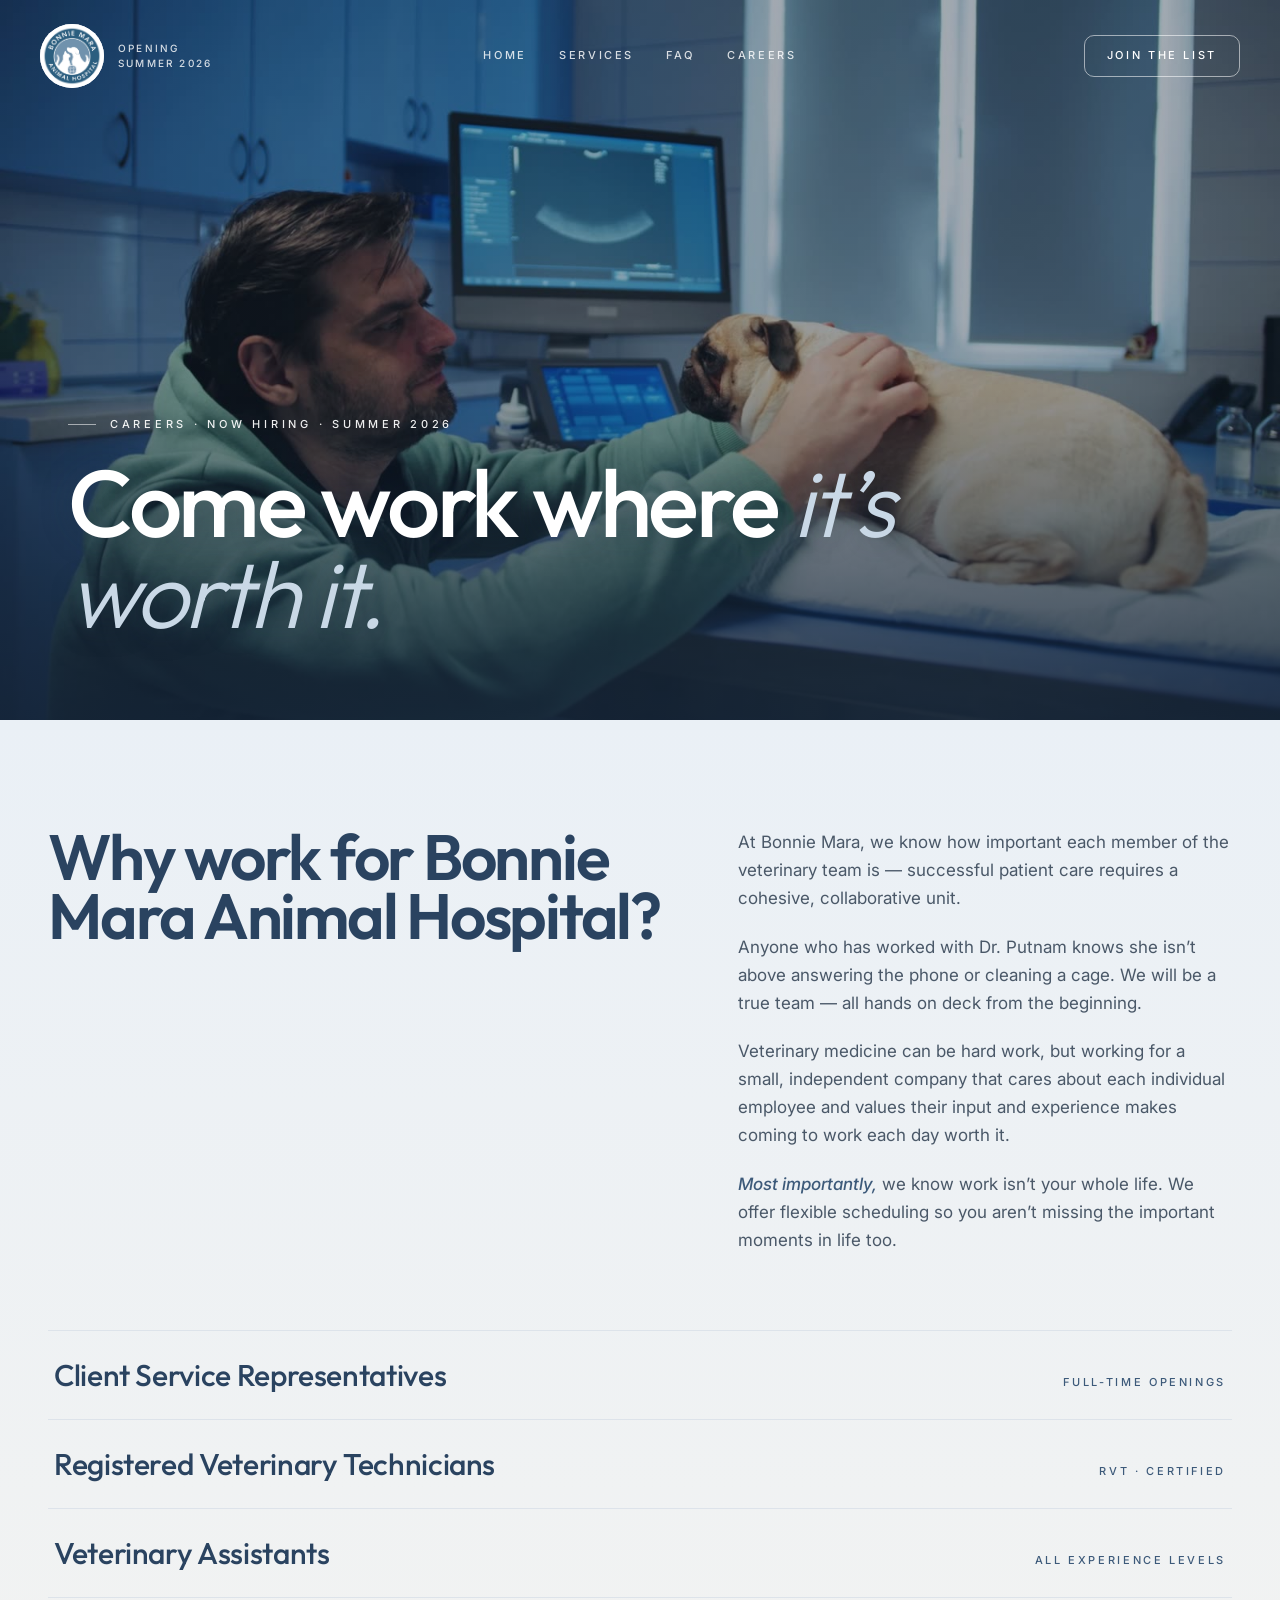
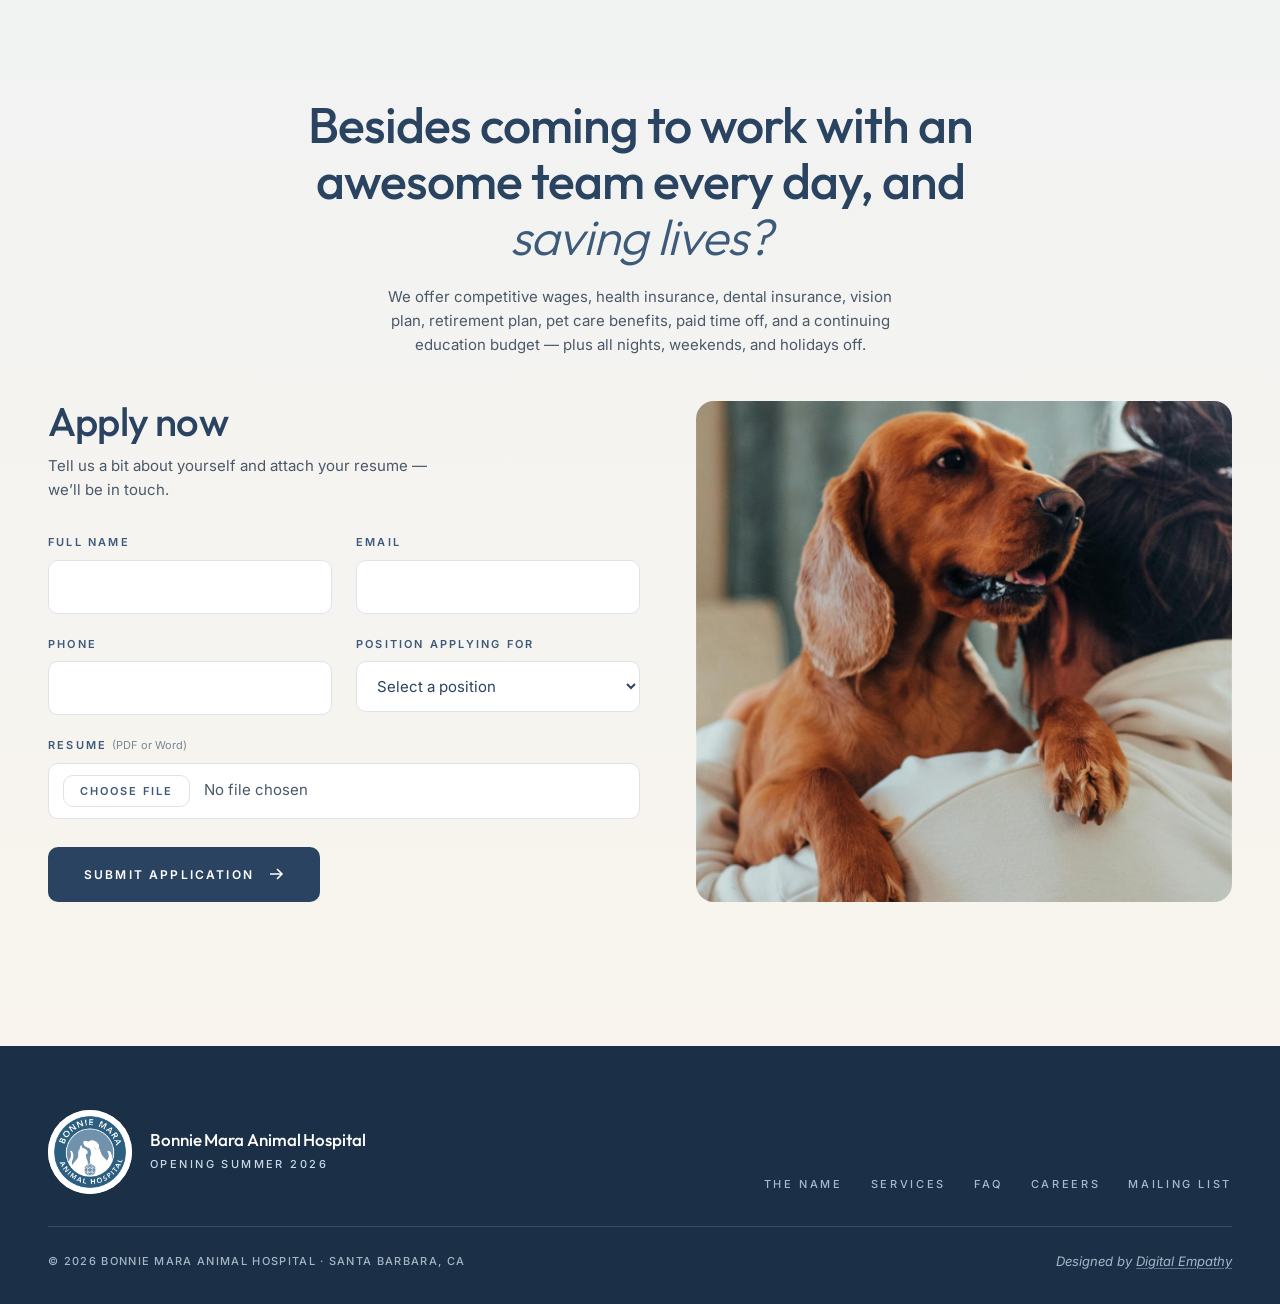
==== commit 79a31012: "Footer credit links to Digital Empathy + addresses link to Google Maps directions Co-Authored-By: Cl" ====
--- a/careers.html
+++ b/careers.html
@@ -176,7 +176,7 @@
     </div>
     <div class="bottom">
       <span>&copy; 2026 Bonnie Mara Animal Hospital &middot; Santa Barbara, CA</span>
-      <span class="credit">Designed by Digital Empathy</span>
+      <span class="credit">Designed by <a href="https://digitalempathyinc.com" target="_blank" rel="noopener">Digital Empathy</a></span>
     </div>
   </footer>
 
--- a/assets/css/site.css
+++ b/assets/css/site.css
@@ -967,9 +967,44 @@
       font-weight: 300;
       font-size: clamp(20px, 1.8vw, 26px);
       color: var(--ink);
-      margin: 0 0 36px;
+      margin: 0 0 14px;
       letter-spacing: -0.015em;
       font-style: italic;
+    }
+    /* Address → Google Maps directions link (contact card) */
+    .address .addr-link {
+      display: block;
+      text-decoration: none;
+      color: inherit;
+      margin: 0 0 36px;
+    }
+    .address .addr-link .line2 { margin-bottom: 14px; }
+    .address .addr-link .directions {
+      font-family: var(--sans);
+      font-size: 12px;
+      font-weight: 600;
+      letter-spacing: 0.14em;
+      text-transform: uppercase;
+      color: var(--ink);
+      transition: color .2s ease, transform .2s ease;
+    }
+    .address .addr-link:hover .line1,
+    .address .addr-link:focus-visible .line1 { color: var(--ink); }
+    .address .addr-link:hover .directions,
+    .address .addr-link:focus-visible .directions { color: var(--ink-deep); }
+    /* Address → Google Maps directions link (hero) */
+    .hero-row .right .addr-link {
+      color: inherit;
+      text-decoration: underline;
+      text-underline-offset: 3px;
+      text-decoration-thickness: 1px;
+      text-decoration-color: rgba(255, 255, 255, 0.35);
+      transition: text-decoration-color .2s ease, color .2s ease;
+    }
+    .hero-row .right .addr-link:hover,
+    .hero-row .right .addr-link:focus-visible {
+      color: var(--sea-pale);
+      text-decoration-color: var(--sea-pale);
     }
     .address-grid {
       display: grid;
@@ -1142,6 +1177,18 @@
       font-size: 13px;
       letter-spacing: 0;
       text-transform: none;
+    }
+    footer.site .bottom .credit a {
+      color: inherit;
+      text-decoration: underline;
+      text-underline-offset: 2px;
+      text-decoration-thickness: 1px;
+      text-decoration-color: rgba(201, 216, 230, 0.4);
+      transition: color .2s ease, text-decoration-color .2s ease;
+    }
+    footer.site .bottom .credit a:hover {
+      color: var(--sea-pale);
+      text-decoration-color: var(--sea-pale);
     }
 
     /* ============================ Reveal ============================ */
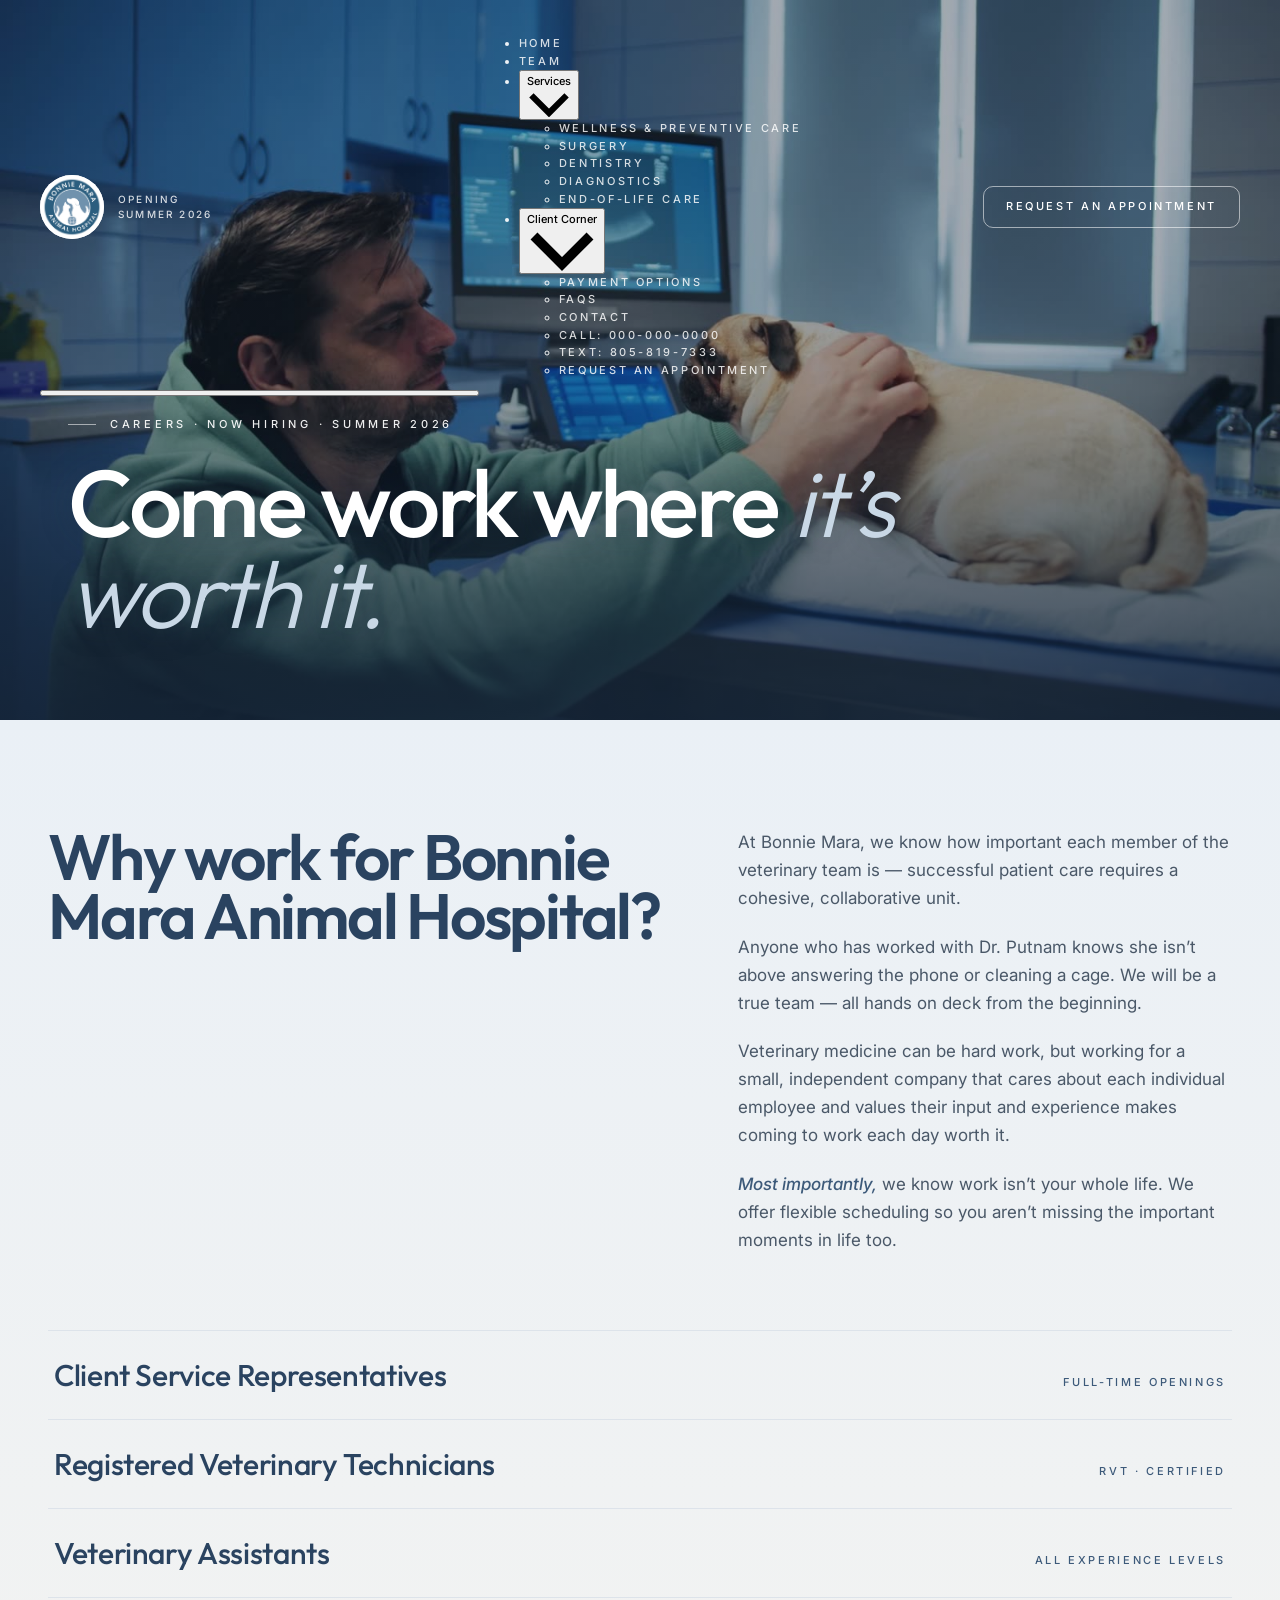
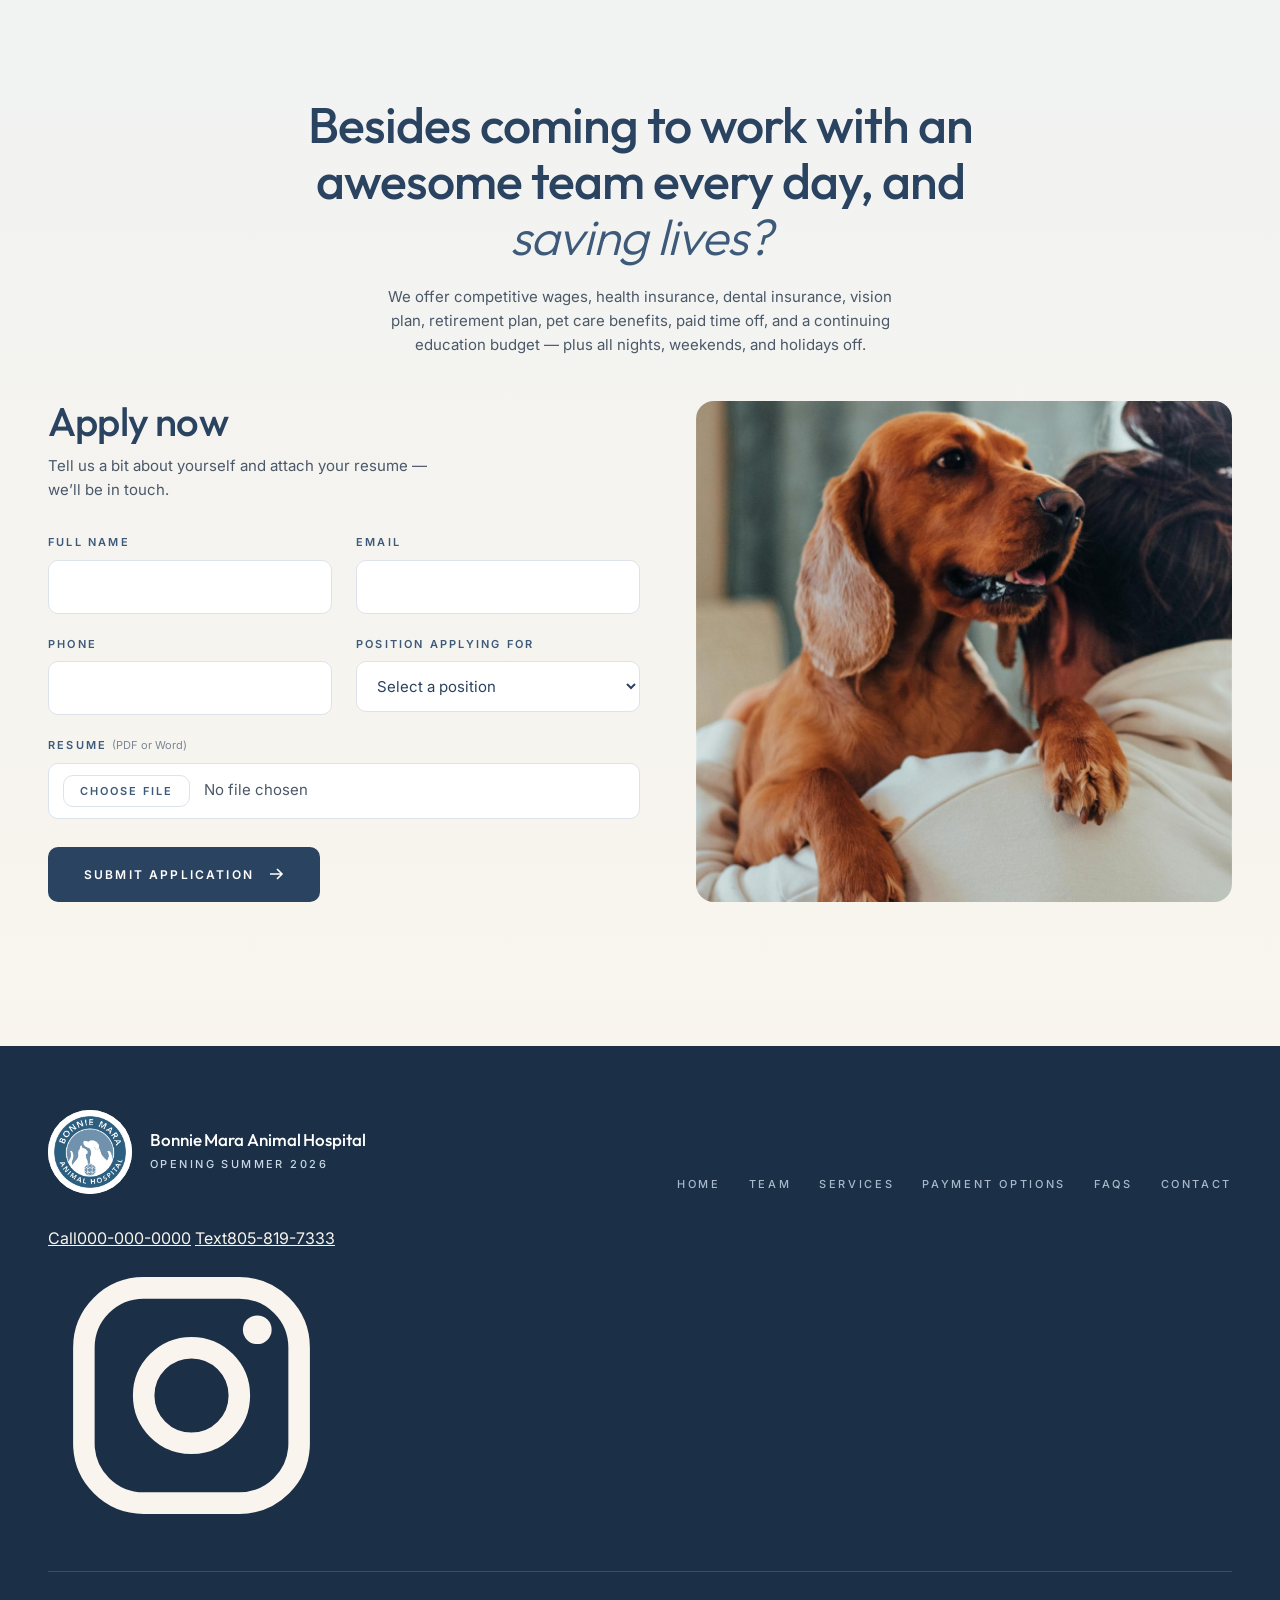
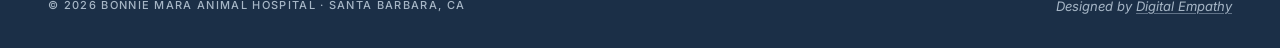
==== commit add67549: "staging: sync homepage to live (no-hiring), drop Careers everywhere, validate + polish service pages" ====
--- a/careers.html
+++ b/careers.html
@@ -44,19 +44,85 @@
   <!-- ====================== TOPBAR ====================== -->
   <header class="topbar" id="topbar">
     <div class="brand-lockup">
-      <a class="seal" href="index.html" aria-label="Bonnie Mara Animal Hospital">
+      <a class="seal" href="index.html" aria-label="Bonnie Mara Animal Hospital — home">
         <img src="assets/logo/logo-page-1.png" alt="Bonnie Mara Animal Hospital seal" />
       </a>
       <span class="opening">Opening<br/>Summer 2026</span>
     </div>
+
     <nav class="topnav" aria-label="Primary">
-      <a href="index.html">Home</a>
-      <a href="index.html#services">Services</a>
-      <a href="index.html#faqs">FAQ</a>
-      <a href="careers.html" aria-current="page">Careers</a>
+      <ul class="nav-list">
+        <li><a href="index.html">Home</a></li>
+        <li><a href="team.html">Team</a></li>
+        <li class="has-menu">
+          <button type="button" class="nav-trigger" aria-expanded="false" aria-controls="menu-services">Services<svg class="caret" viewBox="0 0 10 6" aria-hidden="true"><path d="M1 1l4 4 4-4" fill="none" stroke="currentColor" stroke-width="1.4"/></svg></button>
+          <ul class="nav-menu" id="menu-services">
+            <li><a href="wellness.html">Wellness &amp; Preventive Care</a></li>
+            <li><a href="surgery.html">Surgery</a></li>
+            <li><a href="dentistry.html">Dentistry</a></li>
+            <li><a href="diagnostics.html">Diagnostics</a></li>
+            <li><a href="end-of-life.html">End-of-Life Care</a></li>
+          </ul>
+        </li>
+        <li class="has-menu">
+          <button type="button" class="nav-trigger" aria-expanded="false" aria-controls="menu-client">Client Corner<svg class="caret" viewBox="0 0 10 6" aria-hidden="true"><path d="M1 1l4 4 4-4" fill="none" stroke="currentColor" stroke-width="1.4"/></svg></button>
+          <ul class="nav-menu" id="menu-client">
+            <li><a href="payment-options.html">Payment Options</a></li>
+            <li><a href="index.html#faqs">FAQs</a></li>
+            <li><a href="contact.html">Contact</a></li>
+            <li><a href="tel:+10000000000">Call: 000-000-0000</a></li>
+            <li><a href="sms:+18058197333">Text: 805-819-7333</a></li>
+            <li><a href="contact.html">Request an Appointment</a></li>
+          </ul>
+        </li>
+      </ul>
     </nav>
-    <a class="join" href="index.html#mailing-list">Join the list</a>
+
+    <a class="join" href="contact.html">Request an appointment</a>
+
+    <button type="button" class="nav-burger" id="navBurger" aria-expanded="false" aria-controls="mobileNav" aria-label="Open menu">
+      <span></span><span></span><span></span>
+    </button>
   </header>
+
+  <div class="mobile-nav" id="mobileNav" hidden>
+    <div class="mobile-nav-inner">
+      <ul class="mobile-list">
+        <li><a href="index.html">Home</a></li>
+        <li><a href="team.html">Team</a></li>
+        <li class="m-has-menu">
+          <button type="button" class="m-trigger" aria-expanded="false" aria-controls="m-services">Services<svg class="caret" viewBox="0 0 10 6" aria-hidden="true"><path d="M1 1l4 4 4-4" fill="none" stroke="currentColor" stroke-width="1.4"/></svg></button>
+          <ul class="m-menu" id="m-services">
+            <li><a href="wellness.html">Wellness &amp; Preventive Care</a></li>
+            <li><a href="surgery.html">Surgery</a></li>
+            <li><a href="dentistry.html">Dentistry</a></li>
+            <li><a href="diagnostics.html">Diagnostics</a></li>
+            <li><a href="end-of-life.html">End-of-Life Care</a></li>
+          </ul>
+        </li>
+        <li class="m-has-menu">
+          <button type="button" class="m-trigger" aria-expanded="false" aria-controls="m-client">Client Corner<svg class="caret" viewBox="0 0 10 6" aria-hidden="true"><path d="M1 1l4 4 4-4" fill="none" stroke="currentColor" stroke-width="1.4"/></svg></button>
+          <ul class="m-menu" id="m-client">
+            <li><a href="payment-options.html">Payment Options</a></li>
+            <li><a href="index.html#faqs">FAQs</a></li>
+            <li><a href="contact.html">Contact</a></li>
+          </ul>
+        </li>
+      </ul>
+      <div class="mobile-contact">
+        <a class="btn-apply" href="contact.html">Request an appointment</a>
+        <div class="mobile-phone">
+          <a href="tel:+10000000000">Call 000-000-0000</a>
+          <a href="sms:+18058197333">Text 805-819-7333</a>
+        </div>
+        <div class="social">
+          <a href="https://www.instagram.com/" target="_blank" rel="noopener" aria-label="Bonnie Mara Animal Hospital on Instagram">
+            <svg viewBox="0 0 24 24" fill="none" aria-hidden="true"><rect x="3" y="3" width="18" height="18" rx="5" stroke="currentColor" stroke-width="1.8"/><circle cx="12" cy="12" r="4" stroke="currentColor" stroke-width="1.8"/><circle cx="17.5" cy="6.5" r="1.2" fill="currentColor"/></svg>
+          </a>
+        </div>
+      </div>
+    </div>
+  </div>
 
   <main>
   <!-- ====================== HERO ====================== -->
@@ -167,12 +233,22 @@
         </div>
       </div>
       <nav aria-label="Footer">
-        <a href="index.html#story">The name</a>
-        <a href="index.html#services">Services</a>
-        <a href="index.html#faqs">FAQ</a>
-        <a href="careers.html">Careers</a>
-        <a href="index.html#mailing-list">Mailing list</a>
+        <a href="index.html">Home</a>
+        <a href="team.html">Team</a>
+        <a href="wellness.html">Services</a>
+        <a href="payment-options.html">Payment Options</a>
+        <a href="index.html#faqs">FAQs</a>
+        <a href="contact.html">Contact</a>
       </nav>
+      <div class="foot-contact">
+        <a class="foot-tel" href="tel:+10000000000"><span class="lbl">Call</span>000-000-0000</a>
+        <a class="foot-tel" href="sms:+18058197333"><span class="lbl">Text</span>805-819-7333</a>
+        <div class="social">
+          <a href="https://www.instagram.com/" target="_blank" rel="noopener" aria-label="Bonnie Mara Animal Hospital on Instagram">
+            <svg viewBox="0 0 24 24" fill="none" aria-hidden="true"><rect x="3" y="3" width="18" height="18" rx="5" stroke="currentColor" stroke-width="1.8"/><circle cx="12" cy="12" r="4" stroke="currentColor" stroke-width="1.8"/><circle cx="17.5" cy="6.5" r="1.2" fill="currentColor"/></svg>
+          </a>
+        </div>
+      </div>
     </div>
     <div class="bottom">
       <span>&copy; 2026 Bonnie Mara Animal Hospital &middot; Santa Barbara, CA</span>
@@ -213,16 +289,7 @@
     })();
   </script>
 
-  <script>
-    /* Sticky header — transparent over the hero, solid navy on scroll (matches home) */
-    (function () {
-      const bar = document.getElementById('topbar');
-      if (!bar) return;
-      const onScroll = () => bar.classList.toggle('scrolled', window.scrollY > 80);
-      onScroll();
-      window.addEventListener('scroll', onScroll, { passive: true });
-    })();
-  </script>
+  <script src="assets/js/site.js" defer></script>
 
 </body>
 </html>
--- a/assets/css/site.css
+++ b/assets/css/site.css
@@ -1281,9 +1281,9 @@
   isolation: isolate;
   overflow: hidden;
   background-color: var(--ink-night);
-  background-image: url('../images/hiring-teaser.jpg');
+  background-image: url('../images/santa-barbara-coast.jpg');
   background-size: cover;
-  background-position: center 40%;
+  background-position: center 35%;
   color: #FFFFFF;
   padding: clamp(96px, 15vh, 150px) 48px;
 }
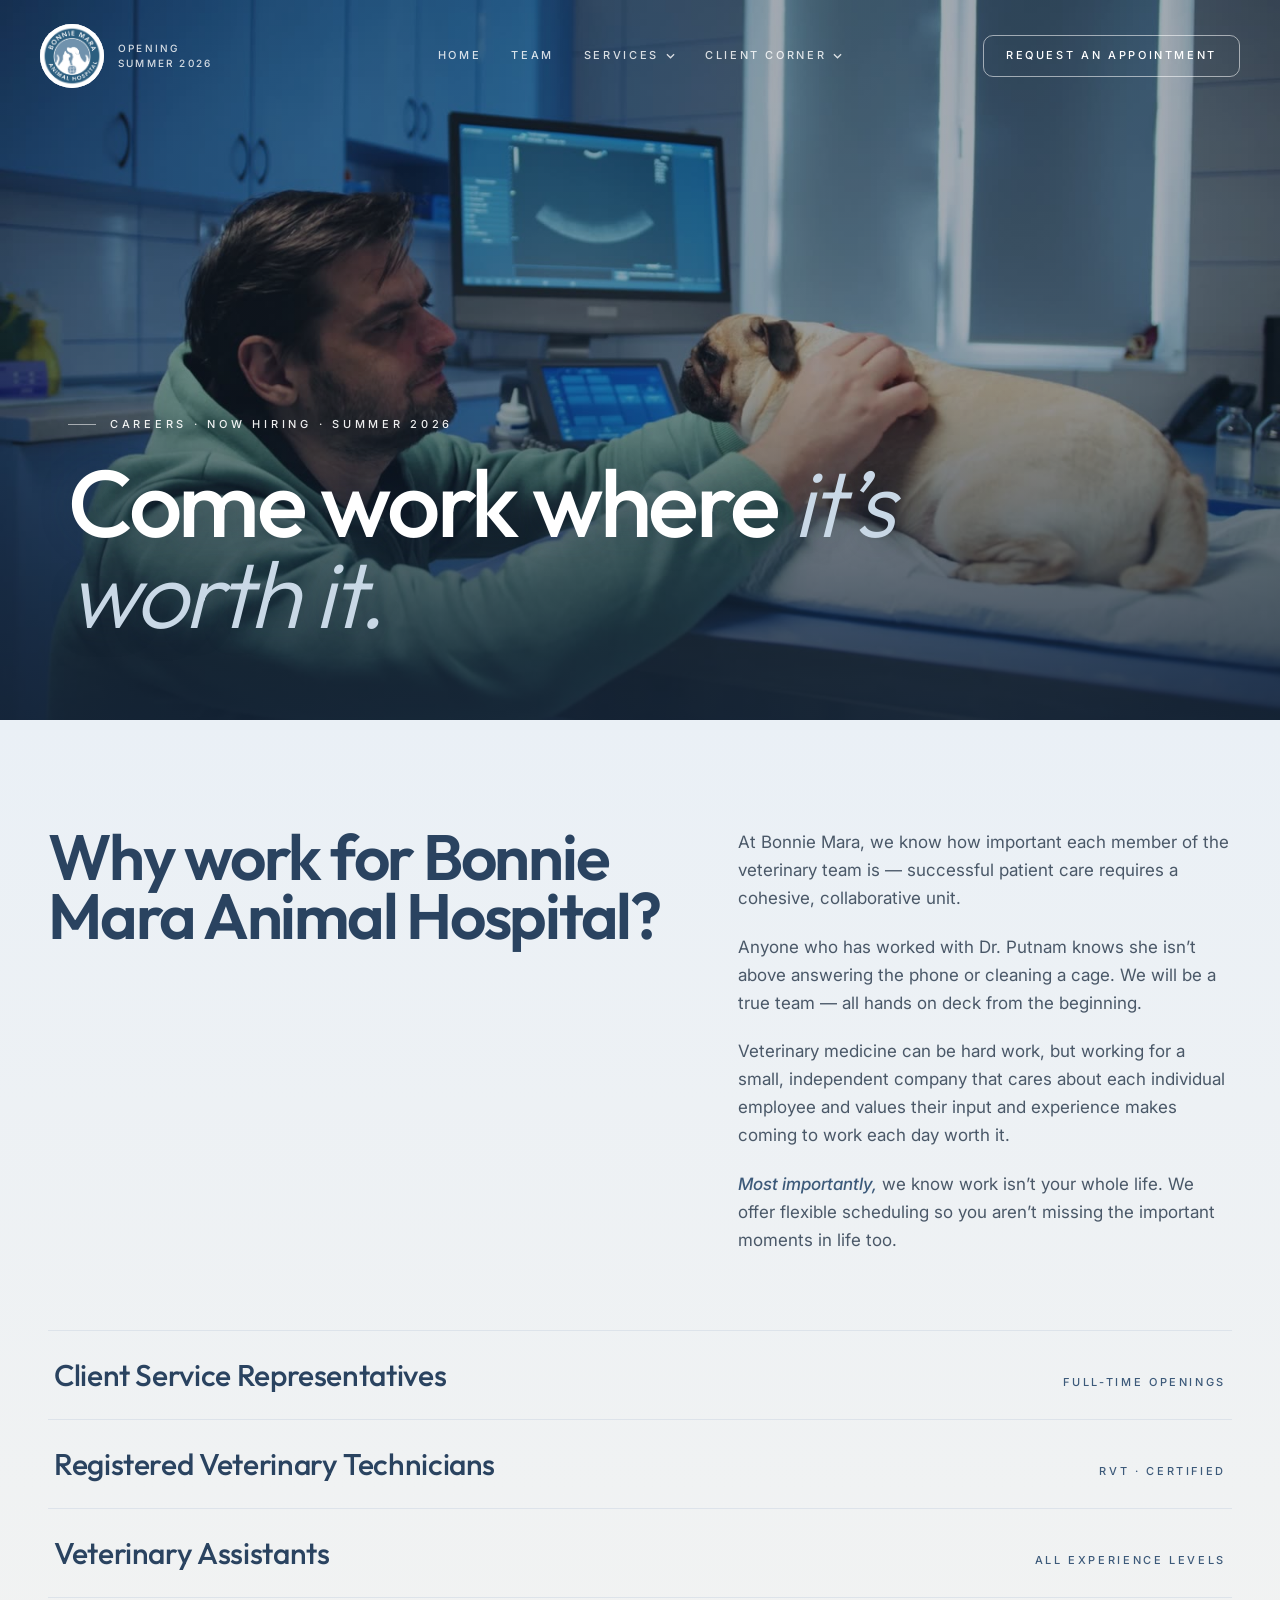
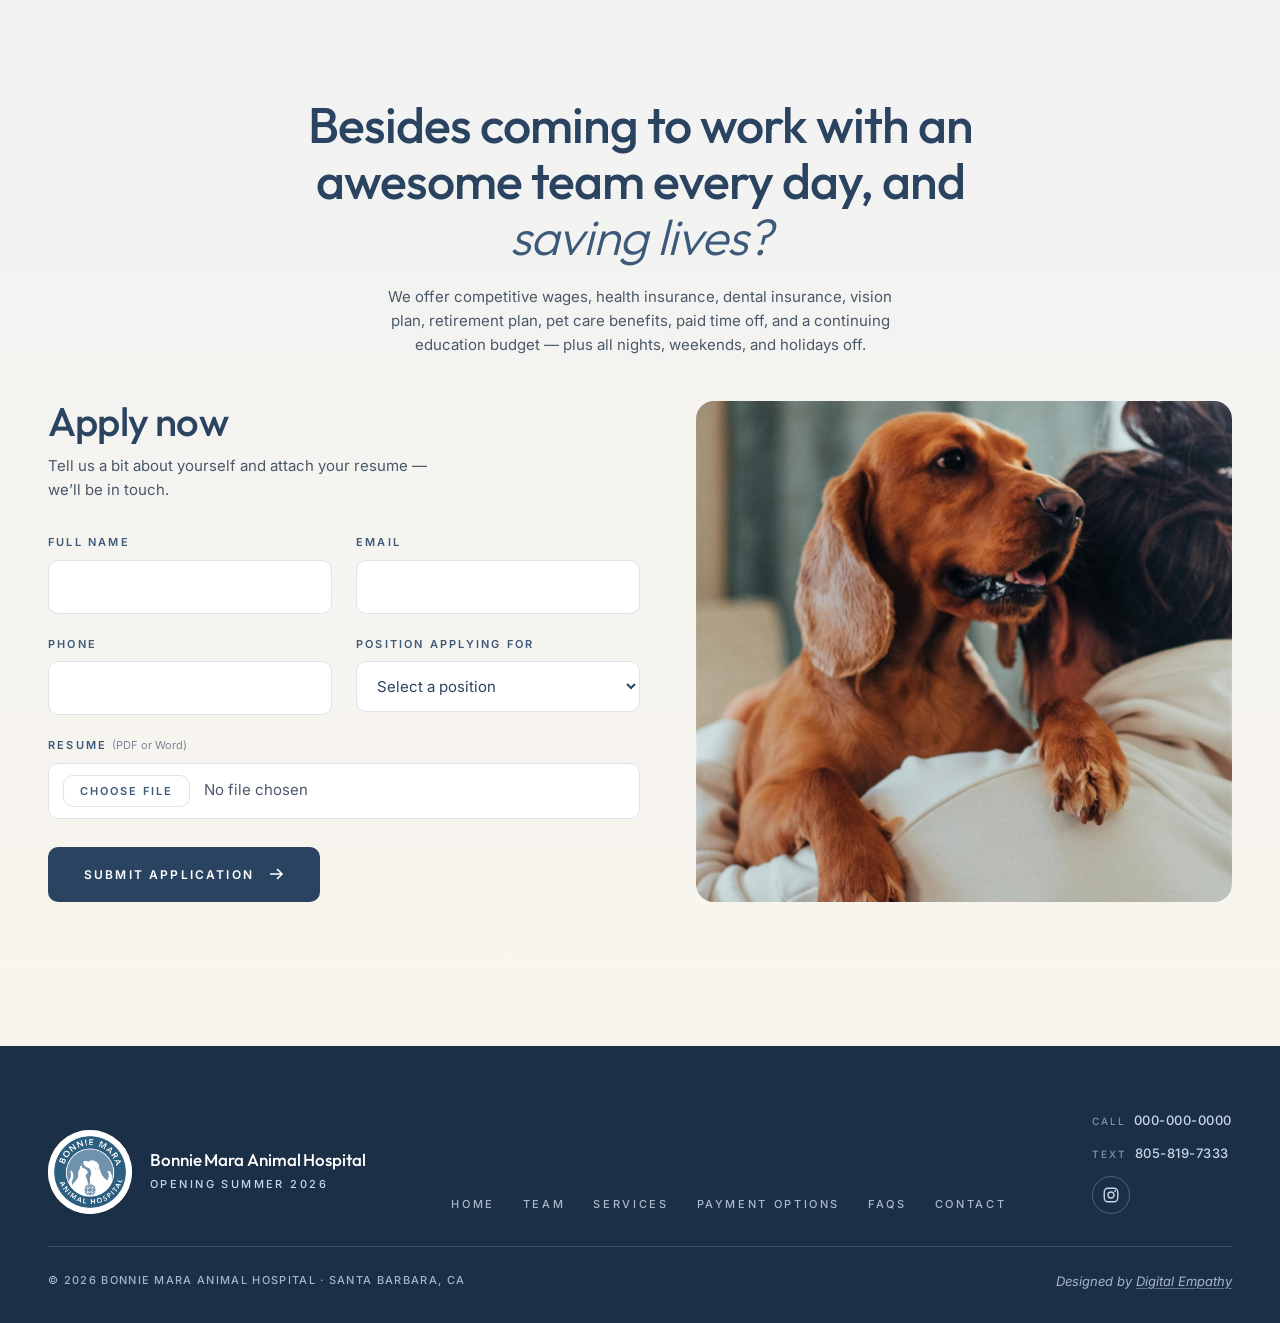
==== commit 5de17ebc: "staging: interior-page overhaul — trim Client Corner, video heroes, de-glass, CTA image bands, surge" ====
--- a/careers.html
+++ b/careers.html
@@ -69,10 +69,6 @@
           <ul class="nav-menu" id="menu-client">
             <li><a href="payment-options.html">Payment Options</a></li>
             <li><a href="index.html#faqs">FAQs</a></li>
-            <li><a href="contact.html">Contact</a></li>
-            <li><a href="tel:+10000000000">Call: 000-000-0000</a></li>
-            <li><a href="sms:+18058197333">Text: 805-819-7333</a></li>
-            <li><a href="contact.html">Request an Appointment</a></li>
           </ul>
         </li>
       </ul>
@@ -105,7 +101,6 @@
           <ul class="m-menu" id="m-client">
             <li><a href="payment-options.html">Payment Options</a></li>
             <li><a href="index.html#faqs">FAQs</a></li>
-            <li><a href="contact.html">Contact</a></li>
           </ul>
         </li>
       </ul>
--- a/assets/css/site.css
+++ b/assets/css/site.css
@@ -953,6 +953,104 @@
       gap: 80px;
       align-items: start;
     }
+    /* Standalone contact page: no invite-top above the card, so drop the orphaned top margin */
+    .invite.is-page .invite-card { margin-top: 0; }
+    .invite.is-page .address > .eyebrow { display: inline-flex; margin: 0 0 26px; }
+
+    /* Embedded Google map on the contact page */
+    .contact-map { margin-top: clamp(48px, 7vh, 88px); }
+    .contact-map iframe {
+      display: block;
+      width: 100%;
+      height: clamp(320px, 50vh, 500px);
+      border: 0;
+      border-radius: var(--radius-lg);
+    }
+
+    /* Contact page: balanced address | message-form layout */
+    .invite.is-page .invite-card {
+      margin-top: 0;
+      grid-template-columns: 1fr 1fr;
+      gap: clamp(40px, 5vw, 72px);
+    }
+    .address .tel-link {
+      color: var(--ink-deep);
+      text-decoration: none;
+      border-bottom: 1px solid var(--paper-line);
+      transition: border-color 0.2s ease, color 0.2s ease;
+    }
+    .address .tel-link:hover,
+    .address .tel-link:focus-visible { color: var(--ink); border-color: var(--ink); }
+
+    /* Contact page: "Send us a message" form card — dark ink card on the cream section */
+    .contact-form-col {
+      background: var(--ink-deep);
+      border-radius: var(--radius-lg);
+      padding: clamp(28px, 3vw, 40px);
+      color: var(--cream);
+    }
+    .contact-form-col h2 {
+      font-family: var(--display);
+      font-weight: 500;
+      font-size: clamp(26px, 2.6vw, 34px);
+      line-height: 1.05;
+      letter-spacing: -0.02em;
+      color: #FFFFFF;
+      margin: 0 0 10px;
+    }
+    .contact-form-col h2 .light { font-weight: 300; color: var(--sea-pale); font-style: italic; }
+    .contact-form-sub {
+      font-family: var(--sans);
+      font-size: 15px;
+      line-height: 1.6;
+      color: rgba(201, 216, 230, 0.82);
+      margin: 0 0 26px;
+      max-width: 46ch;
+    }
+    .contact-form { display: grid; grid-template-columns: 1fr 1fr; gap: 18px 20px; }
+    .contact-form .field { display: flex; flex-direction: column; gap: 8px; }
+    .contact-form .field-wide,
+    .contact-form .btn-apply { grid-column: 1 / -1; }
+    .contact-form label {
+      font-family: var(--sans);
+      font-size: 11px;
+      font-weight: 600;
+      letter-spacing: 0.2em;
+      text-transform: uppercase;
+      color: var(--sea-pale);
+    }
+    .contact-form input,
+    .contact-form textarea {
+      background: rgba(255, 255, 255, 0.06);
+      border: 1px solid rgba(201, 216, 230, 0.3);
+      border-radius: var(--radius);
+      padding: 14px 16px;
+      color: #FFFFFF;
+      font-family: var(--sans);
+      font-size: 15px;
+      width: 100%;
+    }
+    .contact-form textarea { resize: vertical; min-height: 120px; line-height: 1.5; }
+    .contact-form input::placeholder,
+    .contact-form textarea::placeholder { color: rgba(201, 216, 230, 0.6); }
+    .contact-form input:focus,
+    .contact-form textarea:focus { outline: none; border-color: var(--sea-pale); background: rgba(255, 255, 255, 0.1); }
+    .contact-form .btn-apply {
+      background: var(--sea);
+      color: var(--ink-deep);
+      justify-self: start;
+      cursor: pointer;
+      margin-top: 4px;
+    }
+    .contact-form .btn-apply:hover { background: var(--sea-pale); }
+    .contact-form-col .form-sent { color: var(--sea-pale); }
+
+    @media (max-width: 920px) {
+      .invite.is-page .invite-card { grid-template-columns: 1fr; }
+    }
+    @media (max-width: 540px) {
+      .contact-form { grid-template-columns: 1fr; }
+    }
     .address .line1 {
       font-family: var(--display);
       font-weight: 500;
@@ -1046,7 +1144,8 @@
       color: var(--sea-pale);
       margin: 0 0 16px;
     }
-    .closer-signup h3 {
+    .closer-signup h3,
+    .closer-signup h2 {
       font-family: var(--display);
       font-weight: 500;
       font-size: clamp(24px, 2.4vw, 30px);
@@ -1055,7 +1154,8 @@
       color: #FFFFFF;
       margin: 0 0 24px;
     }
-    .closer-signup h3 .light { font-weight: 300; color: var(--sea-pale); font-style: italic; }
+    .closer-signup h3 .light,
+    .closer-signup h2 .light { font-weight: 300; color: var(--sea-pale); font-style: italic; }
     .closer-signup form { display: flex; flex-direction: column; gap: 10px; }
     .closer-signup input {
       padding: 14px 16px;
@@ -1281,9 +1381,9 @@
   isolation: isolate;
   overflow: hidden;
   background-color: var(--ink-night);
-  background-image: url('../images/santa-barbara-coast.jpg');
+  background-image: url('../images/hiring-teaser.jpg');
   background-size: cover;
-  background-position: center 35%;
+  background-position: center 40%;
   color: #FFFFFF;
   padding: clamp(96px, 15vh, 150px) 48px;
 }
@@ -1401,3 +1501,886 @@
   .careers-hero { min-height: 72vh; }
   .careers-hero .inner { padding: 0 24px clamp(40px, 7vh, 72px); }
 }
+
+/* ============================================================
+   Skip link + global focus ring (a11y baseline — all pages)
+   ============================================================ */
+.skip-link {
+  position: fixed;
+  top: 12px;
+  left: 12px;
+  z-index: 200;
+  transform: translateY(-160%);
+  background: var(--ink-deep);
+  color: #FFFFFF;
+  padding: 12px 18px;
+  border-radius: var(--radius);
+  font-family: var(--sans);
+  font-size: 14px;
+  font-weight: 600;
+  text-decoration: none;
+  transition: transform 0.18s ease;
+}
+.skip-link:focus {
+  transform: translateY(0);
+  outline: 2px solid var(--sea-pale);
+  outline-offset: 2px;
+}
+
+a:focus-visible,
+button:focus-visible,
+input:focus-visible,
+textarea:focus-visible,
+select:focus-visible,
+[tabindex]:focus-visible {
+  outline: 2px solid var(--ink-deep);
+  outline-offset: 3px;
+  border-radius: 3px;
+}
+.topbar a:focus-visible,
+.topbar .join:focus-visible,
+footer.site a:focus-visible,
+.svc-cta a:focus-visible,
+.careers-hero a:focus-visible {
+  outline-color: var(--sea-pale);
+}
+
+/* ============================================================
+   Service pages (wellness.html and future service pages)
+   ============================================================ */
+.service-hero { min-height: clamp(420px, 62vh, 620px); }
+
+.svc-wrap { max-width: 1180px; margin: 0 auto; padding: 0 48px; }
+
+.svc-intro { background: var(--cream); padding: clamp(56px, 9vh, 104px) 0 clamp(6px, 2vh, 14px); }
+.svc-intro .lead {
+  font-family: var(--display);
+  font-weight: 400;
+  font-size: clamp(23px, 3.1vw, 38px);
+  line-height: 1.3;
+  letter-spacing: -0.015em;
+  color: var(--ink-deep);
+  max-width: 30ch;
+  margin: 0;
+}
+
+.svc-section { background: var(--cream); padding: clamp(36px, 6vh, 64px) 0 clamp(72px, 11vh, 130px); }
+.svc-block {
+  display: grid;
+  grid-template-columns: 0.7fr 1.5fr;
+  gap: clamp(28px, 5vw, 80px);
+  padding: clamp(40px, 6vh, 68px) 0;
+  border-top: 1px solid var(--paper-line);
+}
+.svc-block:first-child { border-top: 0; }
+.svc-head { align-self: start; }
+@media (min-width: 921px) { .svc-head { position: sticky; top: 104px; } }
+.svc-head .num {
+  display: block;
+  font-family: var(--sans);
+  font-size: 13px;
+  font-weight: 600;
+  letter-spacing: 0.2em;
+  color: var(--sea);
+  margin-bottom: 14px;
+}
+.svc-head h2 {
+  font-family: var(--display);
+  font-weight: 500;
+  font-size: clamp(28px, 3.4vw, 44px);
+  line-height: 1.0;
+  letter-spacing: -0.025em;
+  color: var(--ink-deep);
+  margin: 0;
+  max-width: 12ch;
+}
+.svc-body > p {
+  font-family: var(--sans);
+  font-size: 17px;
+  line-height: 1.7;
+  color: var(--muted);
+  margin: 0 0 18px;
+  max-width: 64ch;
+}
+.svc-body > p:last-child { margin-bottom: 0; }
+.svc-list-lead { font-weight: 500; color: var(--ink-deep); margin-bottom: 12px; }
+
+/* Vaccine cards */
+.vax-grid { display: grid; grid-template-columns: 1fr 1fr; gap: 20px; margin: 26px 0 0; }
+.vax-card {
+  background: var(--cream-paper);
+  border: 1px solid var(--paper-line);
+  border-radius: var(--radius-lg);
+  padding: 26px 28px;
+}
+.vax-card h3 {
+  font-family: var(--display);
+  font-weight: 500;
+  font-size: 21px;
+  letter-spacing: -0.01em;
+  color: var(--ink-deep);
+  margin: 0 0 6px;
+}
+.vax-lead { font-family: var(--sans); font-size: 14px; color: var(--quiet); margin: 0 0 14px; }
+.vax-card ul { list-style: none; margin: 0; padding: 0; }
+.vax-card li {
+  position: relative;
+  font-family: var(--sans);
+  font-size: 15px;
+  line-height: 1.45;
+  color: var(--ink-deep);
+  padding: 9px 0 9px 20px;
+  border-top: 1px solid var(--paper-line);
+}
+.vax-card li:first-child { border-top: 0; }
+.vax-card li::before {
+  content: '';
+  position: absolute;
+  left: 2px;
+  top: 16px;
+  width: 6px;
+  height: 6px;
+  border-radius: 50%;
+  background: var(--sea);
+}
+
+/* Titers callout */
+.svc-note {
+  margin-top: 24px;
+  background: var(--mist);
+  border-left: 3px solid var(--sea);
+  border-radius: 0 var(--radius) var(--radius) 0;
+  padding: 22px 26px;
+}
+.svc-note h3 {
+  font-family: var(--display);
+  font-weight: 500;
+  font-size: 19px;
+  color: var(--ink-deep);
+  margin: 0 0 8px;
+}
+.svc-note p { font-family: var(--sans); font-size: 15px; line-height: 1.65; color: var(--muted); margin: 0; }
+
+/* Check lists (parasite prevention, wellness diagnostics) */
+.svc-list {
+  list-style: none;
+  margin: 14px 0 0;
+  padding: 0;
+  display: grid;
+  grid-template-columns: 1fr 1fr;
+  gap: 11px 32px;
+}
+.svc-list li {
+  position: relative;
+  font-family: var(--sans);
+  font-size: 16px;
+  line-height: 1.4;
+  color: var(--ink-deep);
+  padding-left: 28px;
+}
+.svc-list li::before {
+  content: '\2713';
+  position: absolute;
+  left: 0;
+  top: -1px;
+  color: var(--ink);
+  font-weight: 700;
+}
+
+/* Closing CTA band */
+.svc-cta {
+  position: relative;
+  isolation: isolate;
+  overflow: hidden;
+  background-color: var(--ink-night);
+  background-image: url('../images/dog-cat-sleeping.jpg');
+  background-size: cover;
+  background-position: center 38%;
+  color: var(--cream);
+  text-align: center;
+  padding: clamp(72px, 13vh, 150px) 48px;
+}
+.svc-cta::before {
+  content: '';
+  position: absolute; inset: 0;
+  background: rgba(20, 36, 56, 0.74);
+  z-index: 0;
+}
+.svc-cta .svc-wrap { position: relative; z-index: 1; }
+.svc-cta .eyebrow { color: rgba(255, 255, 255, 0.85); margin: 0 0 22px; }
+.svc-cta .eyebrow::before, .svc-cta .eyebrow.both::after { background: rgba(255, 255, 255, 0.5); }
+.svc-cta h2 {
+  font-family: var(--display);
+  font-weight: 500;
+  font-size: clamp(36px, 6vw, 80px);
+  line-height: 0.98;
+  letter-spacing: -0.03em;
+  color: #FFFFFF;
+  margin: 0 0 36px;
+}
+.svc-cta h2 .light { font-weight: 300; font-style: italic; color: var(--sea-pale); }
+.svc-cta .btn-apply { background: var(--sea); color: var(--ink-deep); }
+.svc-cta .btn-apply:hover { background: var(--sea-pale); }
+
+@media (max-width: 920px) {
+  .svc-wrap { padding: 0 24px; }
+  .svc-intro .lead { max-width: none; }
+  .svc-block { grid-template-columns: 1fr; gap: 18px; }
+  .svc-head h2 { max-width: none; }
+  .vax-grid { grid-template-columns: 1fr; }
+  .svc-list { grid-template-columns: 1fr; }
+}
+
+/* ============================================================
+   Primary nav v2 — dropdown menus + mobile hamburger
+   ============================================================ */
+.nav-list { list-style: none; display: flex; align-items: center; gap: 30px; margin: 0; padding: 0; }
+.nav-list > li { position: relative; display: flex; align-items: center; }
+.nav-list a,
+.nav-trigger {
+  color: rgba(255, 255, 255, 0.82);
+  text-decoration: none;
+  background: none;
+  border: 0;
+  cursor: pointer;
+  font-family: var(--sans);
+  font-size: 11px;
+  font-weight: 500;
+  letter-spacing: 0.24em;
+  text-transform: uppercase;
+  display: inline-flex;
+  align-items: center;
+  gap: 7px;
+  padding: 0;
+}
+.nav-list a:hover,
+.nav-trigger:hover,
+.nav-trigger[aria-expanded="true"] { color: #FFFFFF; }
+.nav-trigger .caret { width: 9px; height: 6px; transition: transform 0.22s ease; }
+.has-menu.open .nav-trigger .caret { transform: rotate(180deg); }
+
+.nav-menu {
+  position: absolute;
+  top: calc(100% + 16px);
+  left: 50%;
+  transform: translateX(-50%) translateY(-6px);
+  min-width: 248px;
+  list-style: none;
+  margin: 0;
+  padding: 10px;
+  background: var(--cream-paper);
+  border: 1px solid var(--paper-line);
+  border-radius: var(--radius-lg);
+  box-shadow: 0 18px 50px rgba(20, 36, 56, 0.18);
+  opacity: 0;
+  visibility: hidden;
+  pointer-events: none;
+  transition: opacity 0.2s ease, transform 0.2s ease, visibility 0.2s;
+}
+/* hover bridge so the menu doesn't close in the gap */
+.has-menu::after { content: ''; position: absolute; top: 100%; left: 0; right: 0; height: 18px; }
+.has-menu.open .nav-menu { opacity: 1; visibility: visible; pointer-events: auto; transform: translateX(-50%) translateY(0); }
+/* Pointer/desktop hover affordance (click/keyboard still drives aria-expanded) */
+@media (hover: hover) and (min-width: 921px) {
+  .has-menu:hover .nav-menu { opacity: 1; visibility: visible; pointer-events: auto; transform: translateX(-50%) translateY(0); }
+  .has-menu:hover .nav-trigger .caret { transform: rotate(180deg); }
+}
+.nav-menu a {
+  display: block;
+  padding: 11px 16px;
+  border-radius: var(--radius);
+  color: var(--ink-deep);
+  text-transform: none;
+  letter-spacing: 0;
+  font-size: 14px;
+  font-weight: 500;
+  white-space: nowrap;
+}
+.nav-menu a:hover,
+.nav-menu a:focus-visible { background: var(--mist); color: var(--ink-deep); }
+.nav-menu a[aria-current="page"] { color: var(--ink); }
+
+/* Hamburger button */
+.nav-burger {
+  display: none;
+  flex-direction: column;
+  justify-content: center;
+  align-items: center;
+  gap: 5px;
+  width: 44px;
+  height: 44px;
+  padding: 8px;
+  background: none;
+  border: 0;
+  cursor: pointer;
+  justify-self: end;
+}
+.nav-burger span { display: block; width: 24px; height: 2px; background: #FFFFFF; border-radius: 2px; transition: transform 0.25s ease, opacity 0.2s ease; }
+.nav-burger.is-open span:nth-child(1) { transform: translateY(7px) rotate(45deg); }
+.nav-burger.is-open span:nth-child(2) { opacity: 0; }
+.nav-burger.is-open span:nth-child(3) { transform: translateY(-7px) rotate(-45deg); }
+
+/* Mobile slide-down panel */
+.mobile-nav {
+  position: fixed;
+  inset: 0;
+  z-index: 45;
+  background: var(--ink-night);
+  padding: 100px 28px 48px;
+  overflow-y: auto;
+  opacity: 0;
+  transform: translateY(-10px);
+  transition: opacity 0.28s ease, transform 0.28s ease;
+}
+.mobile-nav.open { opacity: 1; transform: none; }
+body.nav-open { overflow: hidden; }
+.mobile-nav-inner { max-width: 560px; margin: 0 auto; }
+.mobile-list { list-style: none; margin: 0; padding: 0; }
+.mobile-list > li { border-bottom: 1px solid rgba(201, 216, 230, 0.16); }
+.mobile-list a,
+.m-trigger {
+  display: flex;
+  width: 100%;
+  justify-content: space-between;
+  align-items: center;
+  padding: 18px 4px;
+  color: #FFFFFF;
+  text-decoration: none;
+  background: none;
+  border: 0;
+  cursor: pointer;
+  font-family: var(--display);
+  font-size: 22px;
+  font-weight: 500;
+  letter-spacing: -0.01em;
+  text-align: left;
+}
+.m-trigger .caret { width: 13px; height: 8px; color: var(--sea-pale); transition: transform 0.22s ease; }
+.m-has-menu.open .m-trigger .caret { transform: rotate(180deg); }
+.m-menu { list-style: none; margin: 0; padding: 0; max-height: 0; overflow: hidden; transition: max-height 0.3s ease; }
+.m-has-menu.open .m-menu { max-height: 640px; padding-bottom: 10px; }
+.m-menu a {
+  font-family: var(--sans);
+  font-size: 16px;
+  font-weight: 400;
+  padding: 11px 4px 11px 18px;
+  color: rgba(201, 216, 230, 0.92);
+  border-bottom: 0;
+  justify-content: flex-start;
+}
+.mobile-contact { margin-top: 30px; display: flex; flex-direction: column; gap: 18px; align-items: stretch; }
+.mobile-contact .btn-apply { background: var(--sea); color: var(--ink-deep); justify-content: center; }
+.mobile-contact .btn-apply:hover { background: var(--sea-pale); }
+.mobile-phone { display: flex; flex-direction: column; gap: 8px; }
+.mobile-phone a { color: var(--sea-pale); text-decoration: none; font-size: 15px; font-family: var(--sans); }
+.mobile-phone a:hover { color: #FFFFFF; }
+
+/* Social icons (footer + mobile) */
+.social { display: flex; gap: 12px; }
+.social a {
+  width: 38px; height: 38px;
+  display: inline-flex; align-items: center; justify-content: center;
+  border: 1px solid rgba(201, 216, 230, 0.3);
+  border-radius: 50%;
+  color: var(--sea-pale);
+  transition: background 0.2s ease, color 0.2s ease, border-color 0.2s ease;
+}
+.social a:hover { background: var(--sea); color: var(--ink-deep); border-color: var(--sea); }
+.social svg { width: 18px; height: 18px; }
+
+/* Footer contact column */
+footer.site .foot-contact { display: flex; flex-direction: column; gap: 12px; align-items: flex-start; }
+footer.site .foot-tel {
+  color: var(--sea-pale);
+  text-decoration: none;
+  font-family: var(--sans);
+  font-size: 13px;
+  font-weight: 500;
+  letter-spacing: 0.04em;
+}
+footer.site .foot-tel:hover { color: #FFFFFF; }
+footer.site .foot-tel .lbl { color: rgba(201, 216, 230, 0.6); letter-spacing: 0.2em; text-transform: uppercase; font-size: 10px; margin-right: 8px; }
+
+@media (min-width: 921px) {
+  .nav-burger { display: none; }
+}
+@media (max-width: 920px) {
+  .topbar { display: flex; justify-content: space-between; align-items: center; }
+  .topnav { display: none; }
+  .topbar .join { display: none; }
+  .nav-burger { display: inline-flex; }
+}
+@media (prefers-reduced-motion: reduce) {
+  .mobile-nav, .nav-menu, .nav-burger span, .m-menu, .caret { transition: none !important; }
+}
+
+/* ============================================================
+   Service page — sticky media column that swaps per section
+   ============================================================ */
+.svc-scroller {
+  display: grid;
+  grid-template-columns: 0.92fr 1.08fr;
+  gap: clamp(36px, 5vw, 84px);
+  align-items: start;
+}
+.svc-media {
+  position: sticky;
+  top: 104px;
+  height: clamp(440px, 78vh, 660px);
+  border-radius: var(--radius-lg);
+  overflow: hidden;
+  background: var(--mist);
+}
+.svc-media-img {
+  position: absolute;
+  inset: 0;
+  width: 100%;
+  height: 100%;
+  object-fit: cover;
+  opacity: 0;
+  transition: opacity 0.55s ease;
+}
+.svc-media-img.is-active { opacity: 1; }
+
+/* Content column: blocks become simple stacked sections (override the 2-col .svc-block) */
+.svc-content .svc-block {
+  display: block;
+  grid-template-columns: none;
+  border-top: 1px solid var(--paper-line);
+  padding: clamp(48px, 8vh, 88px) 0;
+  gap: 0;
+}
+.svc-content .svc-block:first-child { border-top: 0; padding-top: 0; }
+.svc-content .num {
+  display: block;
+  font-family: var(--sans);
+  font-size: 13px;
+  font-weight: 600;
+  letter-spacing: 0.2em;
+  color: var(--sea);
+  margin-bottom: 12px;
+}
+.svc-content .svc-block > h2 {
+  position: static;
+  font-family: var(--display);
+  font-weight: 500;
+  font-size: clamp(28px, 3.4vw, 42px);
+  line-height: 1.02;
+  letter-spacing: -0.025em;
+  color: var(--ink-deep);
+  margin: 0 0 20px;
+  max-width: none;
+}
+/* Inline per-section image — mobile only */
+.svc-block-img {
+  display: none;
+  width: 100%;
+  aspect-ratio: 5 / 3;
+  object-fit: cover;
+  border-radius: var(--radius-lg);
+  margin-bottom: 26px;
+}
+
+@media (max-width: 920px) {
+  .svc-scroller { grid-template-columns: 1fr; gap: 0; }
+  .svc-media { display: none; }
+  .svc-block-img { display: block; }
+  .svc-content .svc-block:first-child { padding-top: clamp(24px, 5vh, 40px); }
+}
+@media (prefers-reduced-motion: reduce) {
+  .svc-media-img { transition: none; }
+}
+
+/* ============================================================
+   Service page v3 — compact alternating image + text rows
+   (see more than one service at a time, each with its own image)
+   ============================================================ */
+.svc-row {
+  display: grid;
+  grid-template-columns: 1fr 1fr;
+  gap: clamp(28px, 4vw, 60px);
+  align-items: center;
+  padding: clamp(40px, 6vh, 72px) 0;
+  border-top: 1px solid var(--paper-line);
+}
+.svc-row:first-child { border-top: 0; padding-top: clamp(8px, 2vh, 24px); }
+.svc-row:nth-child(even) .svc-row-media { order: 2; }
+.svc-row-media img {
+  width: 100%;
+  aspect-ratio: 16 / 11;
+  object-fit: cover;
+  border-radius: var(--radius-lg);
+}
+.svc-row-text .num {
+  display: block;
+  font-family: var(--sans);
+  font-size: 13px;
+  font-weight: 600;
+  letter-spacing: 0.2em;
+  color: var(--sea);
+  margin-bottom: 12px;
+}
+.svc-row-text > h2 {
+  font-family: var(--display);
+  font-weight: 500;
+  font-size: clamp(26px, 3vw, 38px);
+  line-height: 1.04;
+  letter-spacing: -0.025em;
+  color: var(--ink-deep);
+  margin: 0 0 16px;
+}
+/* Content-heavy rows (vaccinations, diagnostics): top-align + let the image follow */
+.svc-row-wide { align-items: start; }
+.svc-row-wide .svc-row-media { position: sticky; top: 104px; }
+
+@media (max-width: 920px) {
+  .svc-row,
+  .svc-row.svc-row-wide { grid-template-columns: 1fr; gap: 20px; align-items: start; }
+  .svc-row:nth-child(even) .svc-row-media { order: 0; }
+  .svc-row-wide .svc-row-media { position: static; }
+}
+
+/* ============================================================
+   Service page v4 — clean stacked list, small thumbnail per item
+   (Brees-approved: keeps polish + detail, light visual cue, several visible)
+   ============================================================ */
+.svc-item {
+  display: grid;
+  grid-template-columns: clamp(192px, 24vw, 304px) 1fr;
+  gap: clamp(36px, 5vw, 76px);
+  align-items: start;
+  padding: clamp(40px, 6vh, 64px) 0;
+  border-top: 1px solid var(--paper-line);
+}
+.svc-item:first-child { border-top: 0; padding-top: clamp(8px, 2vh, 20px); }
+.svc-thumb {
+  width: 100%;
+  aspect-ratio: 4 / 5;
+  object-fit: cover;
+  border-radius: var(--radius-lg);
+  position: sticky;
+  top: 104px;
+}
+.svc-item-main .num {
+  display: block;
+  font-family: var(--sans);
+  font-size: 13px;
+  font-weight: 600;
+  letter-spacing: 0.2em;
+  color: var(--sea);
+  margin-bottom: 10px;
+}
+.svc-item-main > h2 {
+  font-family: var(--display);
+  font-weight: 500;
+  font-size: clamp(26px, 3vw, 38px);
+  line-height: 1.04;
+  letter-spacing: -0.025em;
+  color: var(--ink-deep);
+  margin: 0 0 18px;
+}
+
+@media (max-width: 920px) {
+  .svc-item { grid-template-columns: 1fr; gap: 18px; }
+  .svc-thumb { width: 100%; aspect-ratio: 16 / 10; position: static; }
+  .vax-grid { grid-template-columns: 1fr; }
+}
+
+/* Shared numeric eyebrow for service modules (AA-safe on light: --ink) */
+.svc-num {
+  display: block;
+  font-family: var(--sans);
+  font-size: 13px;
+  font-weight: 600;
+  letter-spacing: 0.2em;
+  color: var(--ink);
+  margin-bottom: 12px;
+}
+
+/* ============================================================
+   SURGERY (surgery.html) — card catalog + advanced spotlight
+   Distinct from wellness: grid of cards + a dark color-block band,
+   variety driven by COLOR, not photo repetition.
+   ============================================================ */
+.sg-section { background: var(--cream); padding: clamp(40px, 7vh, 80px) 0 clamp(72px, 12vh, 140px); }
+.sg-group { margin-top: clamp(48px, 8vh, 96px); }
+.sg-group:first-child { margin-top: clamp(8px, 2vh, 24px); }
+.sg-group-head {
+  display: flex; align-items: baseline; gap: 18px; flex-wrap: wrap;
+  margin: 0 0 clamp(24px, 3vh, 34px);
+  padding-bottom: 18px;
+  border-bottom: 1px solid var(--paper-line);
+}
+.sg-group-head h2 {
+  font-family: var(--display); font-weight: 500;
+  font-size: clamp(24px, 2.8vw, 36px);
+  line-height: 1.0; letter-spacing: -0.02em;
+  color: var(--ink-deep); margin: 0;
+}
+.sg-group-head h2 .light { font-weight: 300; font-style: italic; color: var(--ink); }
+.sg-group-head .count {
+  margin-left: auto; align-self: center;
+  font-family: var(--sans); font-size: 11px; font-weight: 500;
+  letter-spacing: 0.24em; text-transform: uppercase; color: var(--quiet);
+}
+.sg-cards { display: grid; grid-template-columns: repeat(2, 1fr); gap: clamp(18px, 2vw, 26px); }
+.sg-card {
+  background: var(--cream-paper);
+  border: 1px solid var(--paper-line);
+  border-radius: var(--radius-lg);
+  padding: clamp(28px, 3vw, 40px);
+  transition: transform 0.28s ease, box-shadow 0.28s ease, border-color 0.28s ease;
+}
+.sg-card h3 {
+  font-family: var(--display); font-weight: 500;
+  font-size: clamp(22px, 2.4vw, 30px);
+  line-height: 1.08; letter-spacing: -0.02em;
+  color: var(--ink-deep); margin: 0 0 14px;
+}
+.sg-card p { font-family: var(--sans); font-size: 16px; line-height: 1.65; color: var(--muted); margin: 0; }
+
+.sg-spotlight { background: var(--ink-night); color: #FFFFFF; padding: clamp(64px, 11vh, 128px) 0; }
+.sg-spotlight-head { max-width: 60ch; margin: 0 0 clamp(36px, 5vh, 56px); }
+.sg-spotlight-head .eyebrow { color: var(--sea-pale); margin: 0 0 22px; }
+.sg-spotlight-head .eyebrow::before, .sg-spotlight-head .eyebrow::after { background: var(--sea-pale); }
+.sg-spotlight-head h2 {
+  font-family: var(--display); font-weight: 500;
+  font-size: clamp(30px, 4.2vw, 56px);
+  line-height: 1.0; letter-spacing: -0.03em;
+  color: #FFFFFF; margin: 0 0 18px; max-width: 18ch;
+}
+.sg-spotlight-head h2 .light { font-weight: 300; font-style: italic; color: var(--sea-pale); }
+.sg-spotlight-head p { font-family: var(--sans); font-size: 17px; line-height: 1.65; color: rgba(233, 240, 247, 0.86); margin: 0; max-width: 60ch; }
+.sg-spotlight .sg-cards { grid-template-columns: repeat(3, 1fr); }
+.sg-card.dark { background: var(--ink-deep); border: 1px solid rgba(201, 216, 230, 0.14); }
+.sg-card.dark .svc-num { color: var(--sea-pale); }
+.sg-card.dark h3 { color: #FFFFFF; }
+.sg-card.dark p { color: rgba(233, 240, 247, 0.88); }
+@media (max-width: 920px) {
+  .sg-cards, .sg-spotlight .sg-cards { grid-template-columns: 1fr; }
+}
+
+/* ============================================================
+   DENTISTRY (dentistry.html) — editorial + stat + treatment journey
+   Distinct: reads top-to-bottom like a story with a big stat and a
+   connected numbered timeline, not a card grid or a list.
+   ============================================================ */
+.dn-editorial { background: var(--cream); padding: clamp(40px, 7vh, 76px) 0; }
+.dn-editorial h2 {
+  font-family: var(--display); font-weight: 500;
+  font-size: clamp(26px, 3.2vw, 40px);
+  line-height: 1.12; letter-spacing: -0.02em;
+  color: var(--ink-deep); margin: 0 0 22px; max-width: 20ch;
+}
+.dn-editorial h2 .light { font-weight: 300; font-style: italic; color: var(--ink); }
+.dn-editorial p { font-family: var(--sans); font-size: 17px; line-height: 1.75; color: var(--muted); margin: 0 0 18px; max-width: 64ch; }
+.dn-editorial p:last-child { margin-bottom: 0; }
+
+.dn-stat { background: var(--ink-night); color: #FFFFFF; padding: clamp(64px, 11vh, 124px) 0; }
+.dn-stat-grid { display: grid; grid-template-columns: 0.8fr 1.2fr; gap: clamp(36px, 6vw, 88px); align-items: center; }
+.dn-stat-fig {
+  font-family: var(--display); font-weight: 300;
+  font-size: clamp(56px, 10vw, 132px);
+  line-height: 0.9; letter-spacing: -0.04em;
+  color: var(--sea-pale); margin: 0;
+}
+.dn-stat-fig .u {
+  display: block; font-size: 0.22em; font-weight: 500;
+  letter-spacing: 0.16em; text-transform: uppercase;
+  color: #FFFFFF; margin-top: 18px; line-height: 1.4;
+}
+.dn-stat-body .eyebrow { color: var(--sea-pale); margin: 0 0 18px; }
+.dn-stat-body .eyebrow::before, .dn-stat-body .eyebrow::after { background: var(--sea-pale); }
+.dn-stat-body h2 {
+  font-family: var(--display); font-weight: 500;
+  font-size: clamp(26px, 3.4vw, 42px);
+  line-height: 1.05; letter-spacing: -0.025em;
+  color: #FFFFFF; margin: 0 0 18px; max-width: 18ch;
+}
+.dn-stat-body p { font-family: var(--sans); font-size: 17px; line-height: 1.7; color: rgba(233, 240, 247, 0.88); margin: 0; max-width: 56ch; }
+
+.dn-journey { background: var(--cream); padding: clamp(64px, 11vh, 130px) 0; }
+.dn-journey-head { text-align: center; margin: 0 0 clamp(40px, 6vh, 64px); }
+.dn-journey-head .eyebrow { margin: 0 0 20px; }
+.dn-journey-head h2 {
+  font-family: var(--display); font-weight: 500;
+  font-size: clamp(30px, 4.2vw, 52px);
+  line-height: 1.02; letter-spacing: -0.03em;
+  color: var(--ink-deep); margin: 0 auto; max-width: 18ch;
+}
+.dn-journey-head h2 .light { font-weight: 300; font-style: italic; color: var(--ink); }
+.dn-steps { max-width: 820px; margin: 0 auto; }
+.dn-step {
+  display: grid; grid-template-columns: 64px 1fr;
+  gap: clamp(20px, 3vw, 38px);
+  padding: 0 0 clamp(34px, 5vh, 52px);
+  position: relative;
+}
+.dn-step:last-child { padding-bottom: 0; }
+.dn-step::before {
+  content: ''; position: absolute;
+  left: 31px; top: 70px; bottom: 0; width: 2px;
+  background: var(--paper-line);
+}
+.dn-step:last-child::before { display: none; }
+.dn-step-num {
+  width: 64px; height: 64px; border-radius: 50%;
+  background: var(--cream-paper); border: 1px solid var(--sea);
+  color: var(--ink-deep);
+  font-family: var(--display); font-weight: 500; font-size: 22px;
+  display: flex; align-items: center; justify-content: center;
+  position: relative; z-index: 1;
+}
+.dn-step-body h3 {
+  font-family: var(--display); font-weight: 500;
+  font-size: clamp(21px, 2.4vw, 28px);
+  line-height: 1.1; letter-spacing: -0.015em;
+  color: var(--ink-deep); margin: 6px 0 12px;
+}
+.dn-step-body p { font-family: var(--sans); font-size: 16px; line-height: 1.7; color: var(--muted); margin: 0; max-width: 60ch; }
+
+.dn-panel { background: var(--cream); padding: 0 0 clamp(64px, 11vh, 130px); }
+.dn-panel-card {
+  background: var(--ink-deep); color: #FFFFFF;
+  border-radius: var(--radius-lg);
+  padding: clamp(40px, 6vw, 80px);
+  display: grid; grid-template-columns: 1fr 1fr;
+  gap: clamp(28px, 5vw, 72px); align-items: center;
+}
+.dn-panel-card .eyebrow { color: var(--sea-pale); margin: 0 0 20px; }
+.dn-panel-card .eyebrow::before, .dn-panel-card .eyebrow::after { background: var(--sea-pale); }
+.dn-panel-card h2 {
+  font-family: var(--display); font-weight: 500;
+  font-size: clamp(26px, 3.2vw, 40px);
+  line-height: 1.05; letter-spacing: -0.025em;
+  color: #FFFFFF; margin: 0; max-width: 16ch;
+}
+.dn-panel-card h2 .light { font-weight: 300; font-style: italic; color: var(--sea-pale); }
+.dn-panel-card p { font-family: var(--sans); font-size: 16px; line-height: 1.7; color: rgba(233, 240, 247, 0.88); margin: 0 0 14px; }
+.dn-panel-card p:last-child { margin-bottom: 0; }
+
+.dn-tip { background: var(--cream); padding: 0 0 clamp(72px, 12vh, 140px); }
+.dn-tip-card { background: var(--mist); border-radius: var(--radius-lg); border-left: 3px solid var(--sea); padding: clamp(32px, 4vw, 52px); }
+.dn-tip-card .eyebrow { margin: 0 0 16px; }
+.dn-tip-card h2 {
+  font-family: var(--display); font-weight: 500;
+  font-size: clamp(24px, 2.8vw, 36px);
+  line-height: 1.05; letter-spacing: -0.02em;
+  color: var(--ink-deep); margin: 0 0 14px; max-width: 20ch;
+}
+.dn-tip-card p { font-family: var(--sans); font-size: 16px; line-height: 1.7; color: var(--muted); margin: 0; max-width: 70ch; }
+
+@media (max-width: 920px) {
+  .dn-stat-grid { grid-template-columns: 1fr; gap: 22px; }
+  .dn-panel-card { grid-template-columns: 1fr; gap: 22px; }
+}
+
+/* ============================================================
+   DIAGNOSTICS (diagnostics.html) — grouped categories + tag cluster
+   Distinct: hierarchy is the design — two labeled groups, a dark
+   feature card, a pill/tag cluster, and nested sub-cards.
+   ============================================================ */
+.dx-section { background: var(--cream); padding: clamp(40px, 7vh, 76px) 0 clamp(72px, 12vh, 140px); }
+.dx-group { margin-top: clamp(56px, 9vh, 104px); }
+.dx-group:first-child { margin-top: clamp(8px, 2vh, 20px); }
+.dx-group-head { margin: 0 0 clamp(28px, 4vh, 40px); }
+.dx-group-head .eyebrow { margin: 0 0 16px; }
+.dx-group-head h2 {
+  font-family: var(--display); font-weight: 500;
+  font-size: clamp(28px, 3.6vw, 48px);
+  line-height: 1.0; letter-spacing: -0.03em;
+  color: var(--ink-deep); margin: 0; max-width: 16ch;
+}
+.dx-group-head h2 .light { font-weight: 300; font-style: italic; color: var(--ink); }
+.dx-cards { display: grid; grid-template-columns: repeat(2, 1fr); gap: clamp(18px, 2vw, 26px); }
+.dx-card { background: var(--cream-paper); border: 1px solid var(--paper-line); border-radius: var(--radius-lg); padding: clamp(28px, 3vw, 40px); }
+.dx-card h3 {
+  font-family: var(--display); font-weight: 500;
+  font-size: clamp(21px, 2.3vw, 28px);
+  line-height: 1.1; letter-spacing: -0.015em;
+  color: var(--ink-deep); margin: 0 0 14px;
+}
+.dx-card p { font-family: var(--sans); font-size: 16px; line-height: 1.65; color: var(--muted); margin: 0 0 14px; }
+.dx-card p:last-child { margin-bottom: 0; }
+.dx-card.wide { grid-column: 1 / -1; }
+.dx-card.feature { background: var(--ink-deep); border-color: transparent; color: #FFFFFF; }
+.dx-card.feature h3 { color: #FFFFFF; }
+.dx-card.feature p { color: rgba(233, 240, 247, 0.88); }
+
+.dx-tags-lead {
+  font-family: var(--sans); font-size: 12px; font-weight: 600;
+  letter-spacing: 0.16em; text-transform: uppercase;
+  color: var(--ink); margin: 18px 0 14px;
+}
+.dx-tags { display: flex; flex-wrap: wrap; gap: 10px; margin: 0; padding: 0; list-style: none; }
+.dx-tags li {
+  font-family: var(--sans); font-size: 14px; font-weight: 500;
+  color: var(--ink-deep); background: var(--mist);
+  border: 1px solid var(--sea-pale); border-radius: 100px;
+  padding: 9px 18px;
+}
+.dx-card.feature .dx-tags-lead { color: var(--sea-pale); }
+.dx-card.feature .dx-tags li { background: rgba(255, 255, 255, 0.08); border-color: rgba(201, 216, 230, 0.32); color: #FFFFFF; }
+
+.dx-sub { display: grid; grid-template-columns: repeat(2, 1fr); gap: clamp(16px, 2vw, 22px); margin-top: clamp(16px, 2vw, 22px); }
+.dx-subcard { background: var(--mist); border-radius: var(--radius); padding: clamp(22px, 2.4vw, 30px); }
+.dx-subcard h4 {
+  font-family: var(--display); font-weight: 500; font-size: 19px;
+  letter-spacing: -0.01em; color: var(--ink-deep); margin: 0 0 10px;
+}
+.dx-subcard p { font-family: var(--sans); font-size: 15px; line-height: 1.6; color: var(--muted); margin: 0; }
+
+@media (max-width: 920px) {
+  .dx-cards, .dx-sub { grid-template-columns: 1fr; }
+}
+
+/* ============================================================
+   END-OF-LIFE (end-of-life.html) — quiet editorial
+   Distinct: restraint IS the design — spacious centered single column,
+   airy light-weight type, one calm band, a soft (non-navy) closer.
+   ============================================================ */
+.eol-intro { background: var(--cream); padding: clamp(64px, 11vh, 120px) 0 clamp(40px, 6vh, 72px); }
+.eol-intro .lead {
+  font-family: var(--display); font-weight: 300;
+  font-size: clamp(24px, 3.2vw, 40px);
+  line-height: 1.35; letter-spacing: -0.015em;
+  color: var(--ink-deep); max-width: 30ch; margin: 0;
+}
+.eol-intro .lead em { font-style: italic; color: var(--ink); }
+
+.eol-flow { background: var(--cream); }
+.eol-section { padding: clamp(56px, 10vh, 120px) 0; border-top: 1px solid var(--paper-line); }
+.eol-wrap-narrow { max-width: 720px; margin: 0 auto; padding: 0 48px; text-align: center; }
+.eol-section .eyebrow { margin: 0 0 22px; }
+.eol-section h2 {
+  font-family: var(--display); font-weight: 400;
+  font-size: clamp(30px, 4.4vw, 56px);
+  line-height: 1.08; letter-spacing: -0.025em;
+  color: var(--ink-deep); margin: 0 0 26px;
+}
+.eol-section h2 .light { font-weight: 300; font-style: italic; color: var(--ink); }
+.eol-section p {
+  font-family: var(--sans); font-size: clamp(17px, 1.4vw, 19px);
+  line-height: 1.8; color: var(--muted); margin: 0 auto; max-width: 60ch;
+}
+
+.eol-band { position: relative; height: clamp(360px, 56vh, 560px); overflow: hidden; background: var(--ink-night); }
+.eol-band img { position: absolute; inset: 0; width: 100%; height: 100%; object-fit: cover; object-position: center 40%; }
+.eol-band::after { content: ''; position: absolute; inset: 0; background: rgba(27, 47, 71, 0.34); }
+
+.eol-closer { background: linear-gradient(to bottom, var(--mist), var(--cream)); text-align: center; padding: clamp(72px, 12vh, 140px) 0; }
+.eol-closer .eyebrow { margin: 0 0 22px; }
+.eol-closer h2 {
+  font-family: var(--display); font-weight: 400;
+  font-size: clamp(30px, 4.6vw, 60px);
+  line-height: 1.08; letter-spacing: -0.03em;
+  color: var(--ink-deep); margin: 0 auto 16px; max-width: 20ch;
+}
+.eol-closer h2 .light { font-weight: 300; font-style: italic; color: var(--ink); }
+.eol-closer p { font-family: var(--sans); font-size: 17px; line-height: 1.7; color: var(--muted); max-width: 54ch; margin: 0 auto 36px; }
+.eol-closer .btn-apply { background: var(--ink-deep); color: #FFFFFF; }
+.eol-closer .btn-apply:hover { background: var(--ink-night); }
+
+@media (max-width: 920px) {
+  .eol-wrap-narrow { padding: 0 24px; }
+}
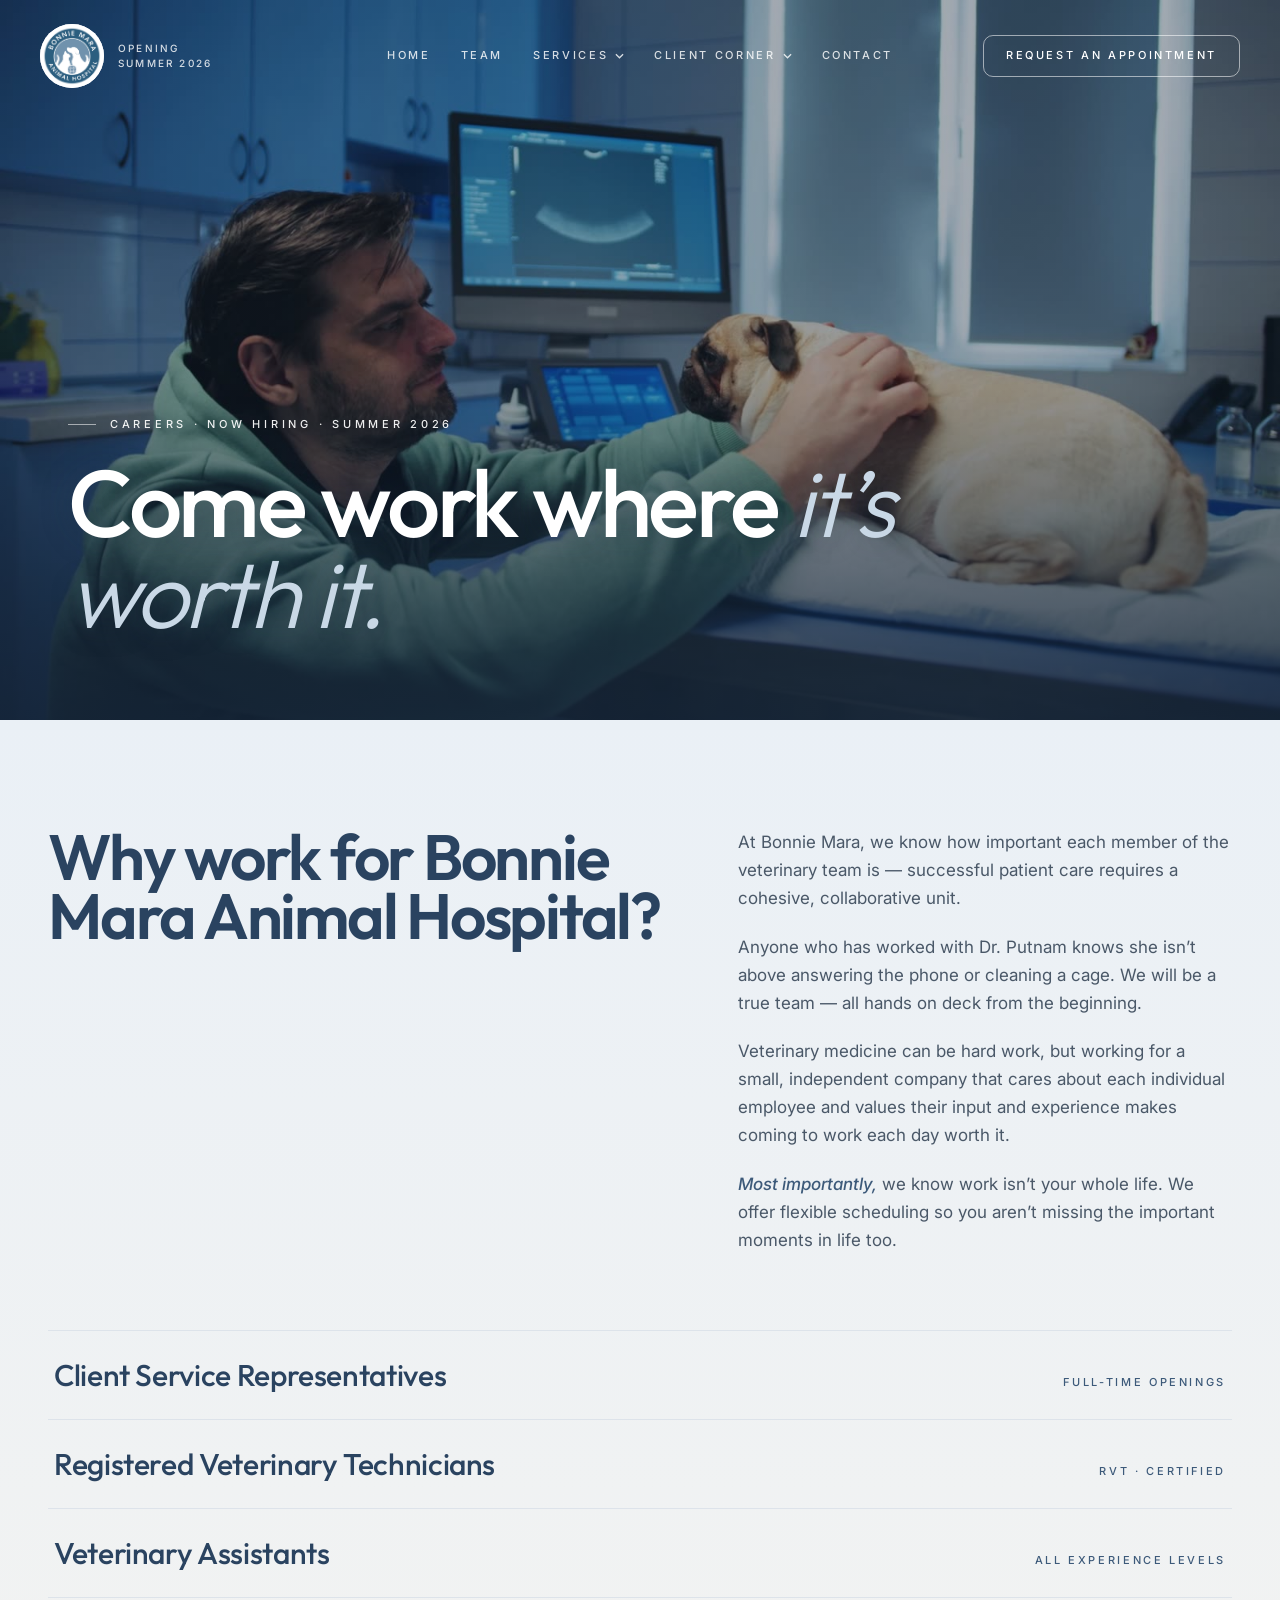
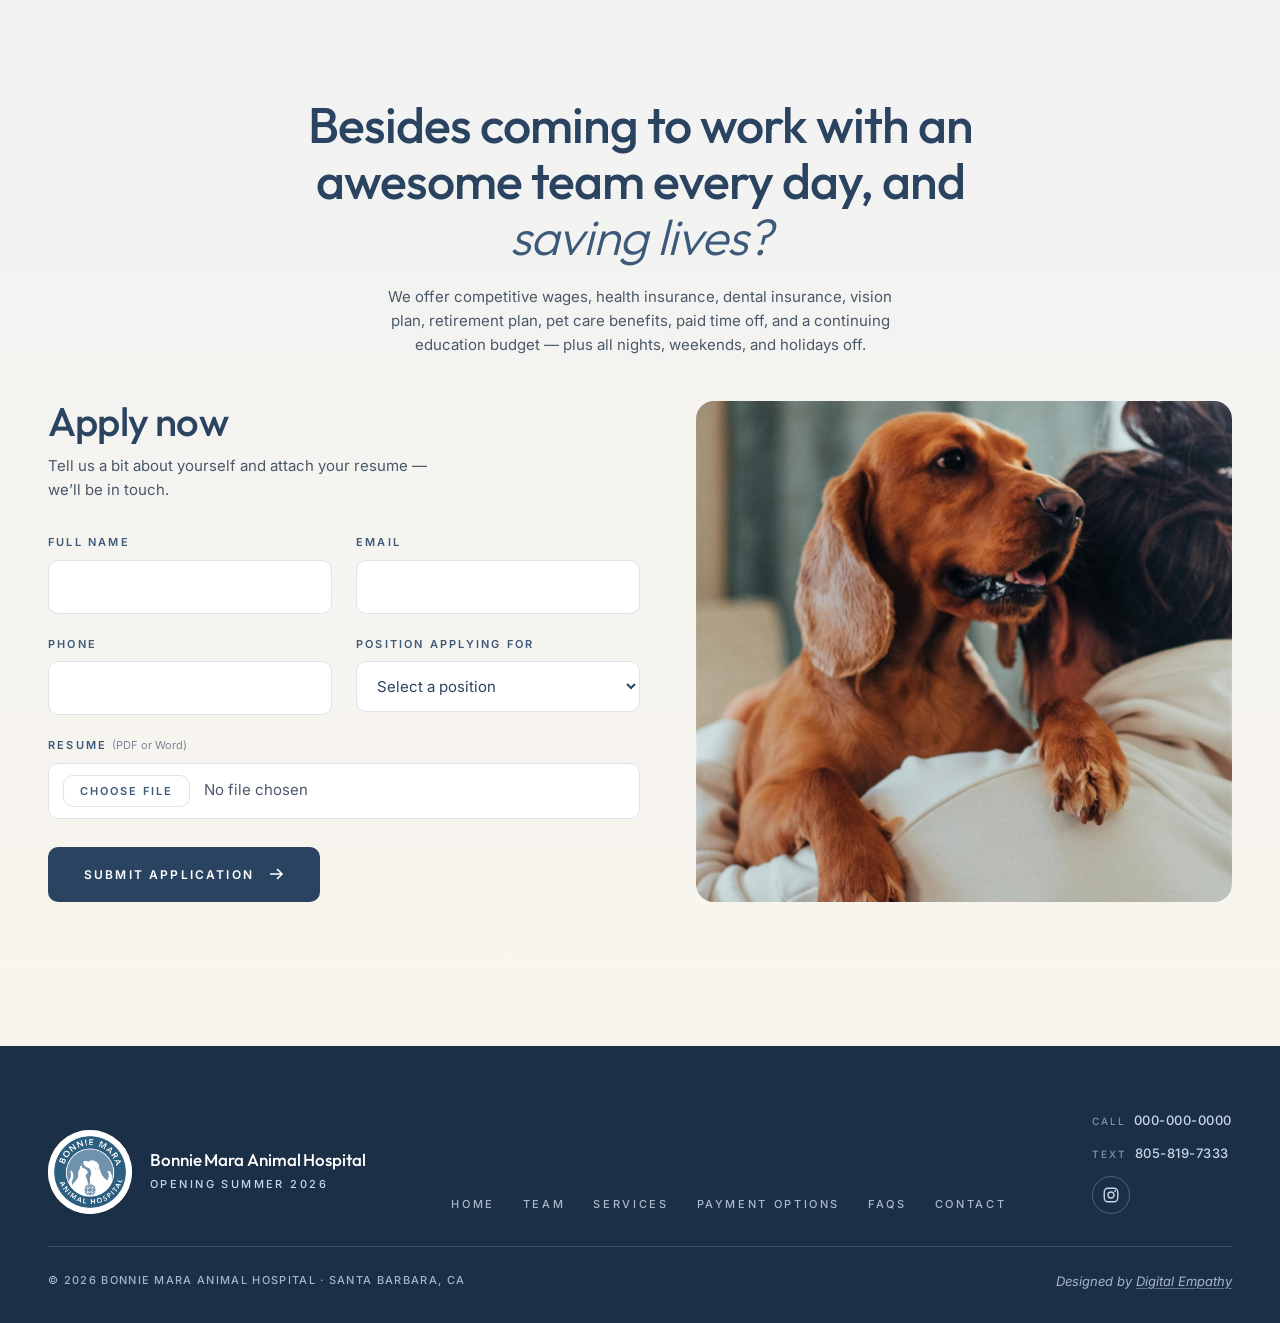
==== commit 74a8d9b5: "staging: Contact as main nav item, contact.html video hero + nav fix, wellness dashes, dentistry bea" ====
--- a/careers.html
+++ b/careers.html
@@ -71,6 +71,7 @@
             <li><a href="index.html#faqs">FAQs</a></li>
           </ul>
         </li>
+        <li><a href="contact.html">Contact</a></li>
       </ul>
     </nav>
 
@@ -103,6 +104,7 @@
             <li><a href="index.html#faqs">FAQs</a></li>
           </ul>
         </li>
+        <li><a href="contact.html">Contact</a></li>
       </ul>
       <div class="mobile-contact">
         <a class="btn-apply" href="contact.html">Request an appointment</a>
--- a/assets/css/site.css
+++ b/assets/css/site.css
@@ -1548,21 +1548,57 @@
 /* ============================================================
    Service pages (wellness.html and future service pages)
    ============================================================ */
-.service-hero { min-height: clamp(420px, 62vh, 620px); }
+.service-hero { min-height: clamp(440px, 64vh, 640px); }
+/* Lift the hero title so the overlap card has room beneath it */
+.service-hero .inner { padding-bottom: clamp(140px, 20vh, 230px); }
 
 .svc-wrap { max-width: 1180px; margin: 0 auto; padding: 0 48px; }
 
-.svc-intro { background: var(--cream); padding: clamp(56px, 9vh, 104px) 0 clamp(6px, 2vh, 14px); }
+/* Intro = a cream card that overlaps up into the bottom of the hero */
+.svc-intro { background: var(--cream); padding: 0 0 clamp(96px, 14vh, 180px); }
+.svc-intro .svc-wrap { max-width: 1440px; padding: 0 clamp(40px, 6vw, 88px); }
+.svc-intro-card {
+  position: relative;
+  z-index: 3;
+  margin-top: clamp(-112px, -10vh, -66px);
+  max-width: 880px;
+  background: var(--cream-paper);
+  border: 1px solid var(--paper-line);
+  border-radius: var(--radius-lg);
+  padding: clamp(34px, 4.5vw, 60px) clamp(30px, 4.5vw, 66px);
+  box-shadow: 0 34px 90px rgba(20, 36, 56, 0.20);
+}
+.svc-intro .eyebrow { margin: 0 0 20px; }
 .svc-intro .lead {
   font-family: var(--display);
   font-weight: 400;
-  font-size: clamp(23px, 3.1vw, 38px);
-  line-height: 1.3;
-  letter-spacing: -0.015em;
+  font-size: clamp(24px, 2.9vw, 38px);
+  line-height: 1.26;
+  letter-spacing: -0.02em;
   color: var(--ink-deep);
   max-width: 30ch;
   margin: 0;
-}
+  text-wrap: balance;
+}
+.svc-intro .lead .light { font-weight: 300; font-style: italic; color: var(--ink); }
+@media (max-width: 720px) {
+  .svc-intro-card { margin-top: clamp(-67px, -8vh, -39px); padding: clamp(28px, 7vw, 40px); }
+}
+
+/* Gentle load/scroll stagger (only active when .reveal is animating;
+   under prefers-reduced-motion .reveal is forced still, so these no-op). */
+.careers-hero .inner > *.reveal { transition-delay: 70ms; }
+.careers-hero .inner > *:first-child.reveal { transition-delay: 0ms; }
+.svc-intro .svc-wrap > *:nth-child(2).reveal { transition-delay: 100ms; }
+.svc-split-list li:nth-child(2).reveal { transition-delay: 90ms; }
+.svc-darklist li:nth-child(2).reveal { transition-delay: 70ms; }
+.svc-darklist li:nth-child(3).reveal { transition-delay: 140ms; }
+.svc-darklist li:nth-child(4).reveal { transition-delay: 210ms; }
+.svc-darklist li:nth-child(5).reveal { transition-delay: 280ms; }
+/* Dentistry treatment-journey ("Our approach") — each step reveals as its own beat */
+.dn-step:nth-child(2).reveal { transition-delay: 90ms; }
+.dn-step:nth-child(3).reveal { transition-delay: 180ms; }
+.dn-step:nth-child(4).reveal { transition-delay: 270ms; }
 
 .svc-section { background: var(--cream); padding: clamp(36px, 6vh, 64px) 0 clamp(72px, 11vh, 130px); }
 .svc-block {
@@ -1646,11 +1682,12 @@
 
 /* Titers callout */
 .svc-note {
-  margin-top: 24px;
-  background: var(--mist);
-  border-left: 3px solid var(--sea);
-  border-radius: 0 var(--radius) var(--radius) 0;
-  padding: 22px 26px;
+  margin-top: 28px;
+  background: none;
+  border: none;
+  border-top: 1px solid var(--paper-line);
+  border-radius: 0;
+  padding: 26px 0 0;
 }
 .svc-note h3 {
   font-family: var(--display);
@@ -1676,15 +1713,17 @@
   font-size: 16px;
   line-height: 1.4;
   color: var(--ink-deep);
-  padding-left: 28px;
-}
+  padding-left: 22px;
+}
+/* dash marker to match the diagnostics X-ray reasons list */
 .svc-list li::before {
-  content: '\2713';
+  content: '';
   position: absolute;
   left: 0;
-  top: -1px;
-  color: var(--ink);
-  font-weight: 700;
+  top: 0.62em;
+  width: 11px;
+  height: 1px;
+  background: var(--ink);
 }
 
 /* Closing CTA band */
@@ -2161,6 +2200,93 @@
 }
 
 /* ============================================================
+   SURGERY (surgery.html) — riffs on homepage elements:
+   pull-quote band + split list/image + dark numbered band.
+   A distinct rhythm from the wellness thumbnail list.
+   ============================================================ */
+
+/* Pull-quote band (riffs homepage .quote) */
+/* Sticky-parallax pull-quote: fixed background image + quote pinned while it scrolls.
+   Pure CSS, so it shows even with OS "Reduce Motion" on. */
+.svc-quote {
+  position: relative;
+  isolation: isolate;
+  background-color: var(--ink-night);
+  background-image: url('../images/dog-cat-sleeping.jpg');
+  background-size: cover;
+  background-position: center 42%;
+  background-attachment: fixed;
+  color: var(--cream);
+  min-height: 150vh;
+  padding: 0;
+}
+.svc-quote::before {
+  content: '';
+  position: absolute; inset: 0;
+  background: rgba(20, 36, 56, 0.58);
+  z-index: 0;
+}
+.svc-quote .svc-wrap {
+  position: sticky;
+  top: 0;
+  z-index: 1;
+  min-height: 100vh;
+  display: flex;
+  align-items: center;
+}
+@media (max-width: 720px) {
+  .svc-quote {
+    background-attachment: scroll;
+    min-height: auto;
+    padding: clamp(80px, 14vh, 130px) 0;
+  }
+  .svc-quote .svc-wrap { position: static; min-height: 0; display: block; }
+}
+.svc-quote .quote-text { font-family: var(--display); color: #FFFFFF; margin: 0; max-width: 42ch; text-shadow: 0 2px 28px rgba(20,36,56,0.55); }
+.svc-quote .quote-text .lead { display: block; font-weight: 600; font-size: clamp(38px,5.4vw,76px); line-height: 1.03; letter-spacing: -0.03em; max-width: 16ch; }
+.svc-quote .quote-text .light { display: block; font-weight: 300; font-style: italic; font-size: clamp(19px,2.3vw,30px); line-height: 1.28; letter-spacing: -0.01em; color: var(--sea-pale); max-width: 40ch; margin: 0.55em 0 0; }
+
+/* Split: numbered list + tall image (riffs homepage .services-grid) */
+.svc-split { background: var(--cream); }
+.svc-split-grid { max-width: 1440px; margin: 0 auto; display: grid; grid-template-columns: 1fr 1fr; }
+.svc-split-col { padding: clamp(72px,13vh,150px) clamp(40px,6vw,88px); align-self: center; }
+.svc-split-head .eyebrow { margin: 0 0 18px; }
+.svc-split-head h2 { font-family: var(--display); font-weight: 500; font-size: clamp(32px,4vw,56px); line-height: 1.05; letter-spacing: -0.025em; color: var(--ink-deep); margin: 0 0 40px; max-width: 16ch; }
+.svc-split-head h2 .light { font-weight: 300; font-style: italic; color: var(--ink); }
+.svc-split-list { list-style: none; padding: 0; margin: 0; }
+.svc-split-list li { display: grid; grid-template-columns: 40px 1fr; column-gap: 22px; padding: 26px 0; border-top: 1px solid var(--paper-line); align-items: baseline; }
+.svc-split-list li:last-child { border-bottom: 1px solid var(--paper-line); }
+.svc-split-list .num { font-family: var(--display); font-size: 14px; letter-spacing: 0.16em; color: var(--ink); padding-top: 6px; }
+.svc-split-list h3 { font-family: var(--display); font-weight: 500; font-size: clamp(21px,2.2vw,28px); line-height: 1.15; color: var(--ink-deep); margin: 0 0 8px; }
+.svc-split-list p { font-family: var(--sans); font-size: 16px; line-height: 1.65; color: var(--muted); margin: 0; }
+.svc-split-media { position: relative; min-height: 540px; overflow: hidden; }
+.svc-split-media img { position: absolute; inset: 0; width: 100%; height: 100%; object-fit: cover; object-position: center 45%; }
+.svc-split-prose p { font-family: var(--sans); font-size: 17px; line-height: 1.75; color: var(--muted); margin: 0 0 18px; max-width: 54ch; }
+.svc-split-prose p:last-child { margin-bottom: 0; }
+
+/* Dark numbered band (riffs homepage opening band) */
+.svc-darkband { background: var(--ink-night); color: #FFFFFF; padding: clamp(72px,13vh,150px) 0; }
+.svc-darkband-head { max-width: 62ch; margin: 0 0 clamp(40px,6vh,64px); }
+.svc-darkband-head .eyebrow { color: var(--sea-pale); margin: 0 0 20px; }
+.svc-darkband-head .eyebrow::before, .svc-darkband-head .eyebrow::after { background: var(--sea-pale); }
+.svc-darkband-head h2 { font-family: var(--display); font-weight: 500; font-size: clamp(30px,4.2vw,56px); line-height: 1.0; letter-spacing: -0.03em; color: #FFFFFF; margin: 0 0 18px; max-width: 18ch; }
+.svc-darkband-head h2 .light { font-weight: 300; font-style: italic; color: var(--sea-pale); }
+.svc-darkband-head p { font-family: var(--sans); font-size: 17px; line-height: 1.65; color: rgba(233,240,247,0.86); margin: 0; max-width: 62ch; }
+.svc-darklist { list-style: none; padding: 0; margin: 0; display: grid; grid-template-columns: 1fr 1fr; column-gap: clamp(36px,5vw,80px); }
+.svc-darklist li { display: grid; grid-template-columns: 44px 1fr; column-gap: 20px; padding: 28px 0; border-top: 1px solid rgba(201,216,230,0.18); align-items: baseline; }
+.svc-darklist .num { font-family: var(--display); font-size: 15px; letter-spacing: 0.14em; color: var(--sea-pale); padding-top: 6px; }
+.svc-darklist h3 { font-family: var(--display); font-weight: 500; font-size: clamp(20px,2vw,26px); line-height: 1.15; color: #FFFFFF; margin: 0 0 8px; }
+.svc-darklist p { font-family: var(--sans); font-size: 15px; line-height: 1.6; color: rgba(233,240,247,0.86); margin: 0; }
+
+@media (max-width: 920px) {
+  .svc-split-grid { grid-template-columns: 1fr; }
+  .svc-split-col { padding: clamp(56px,9vh,90px) 24px; }
+  .svc-split-media { min-height: 360px; order: -1; }
+  .svc-darklist { grid-template-columns: 1fr; }
+  .svc-quote { padding: clamp(72px,12vh,120px) 0; }
+}
+
+/* ============================================================
    DENTISTRY (dentistry.html) — editorial + stat + treatment journey
    Distinct: reads top-to-bottom like a story with a big stat and a
    connected numbered timeline, not a card grid or a list.
@@ -2176,7 +2302,25 @@
 .dn-editorial p { font-family: var(--sans); font-size: 17px; line-height: 1.75; color: var(--muted); margin: 0 0 18px; max-width: 64ch; }
 .dn-editorial p:last-child { margin-bottom: 0; }
 
-.dn-stat { background: var(--ink-night); color: #FFFFFF; padding: clamp(64px, 11vh, 124px) 0; }
+/* Periodontal stat = the dentistry sticky-parallax moment (CSS-only, shows w/ Reduce Motion on) */
+.dn-stat {
+  position: relative;
+  isolation: isolate;
+  background-color: var(--ink-night);
+  background-image: url('../images/brick-wall.jpg');
+  background-size: cover;
+  background-position: center 45%;
+  background-attachment: fixed;
+  color: #FFFFFF;
+  min-height: 150vh;
+  padding: 0;
+}
+.dn-stat::before { content: ''; position: absolute; inset: 0; background: rgba(20, 36, 56, 0.66); z-index: 0; }
+.dn-stat .svc-wrap { position: sticky; top: 0; z-index: 1; min-height: 100vh; display: flex; align-items: center; }
+@media (max-width: 720px) {
+  .dn-stat { background-attachment: scroll; min-height: auto; padding: clamp(80px, 14vh, 130px) 0; }
+  .dn-stat .svc-wrap { position: static; min-height: 0; display: block; }
+}
 .dn-stat-grid { display: grid; grid-template-columns: 0.8fr 1.2fr; gap: clamp(36px, 6vw, 88px); align-items: center; }
 .dn-stat-fig {
   font-family: var(--display); font-weight: 300;
@@ -2260,7 +2404,7 @@
 .dn-panel-card p:last-child { margin-bottom: 0; }
 
 .dn-tip { background: var(--cream); padding: 0 0 clamp(72px, 12vh, 140px); }
-.dn-tip-card { background: var(--mist); border-radius: var(--radius-lg); border-left: 3px solid var(--sea); padding: clamp(32px, 4vw, 52px); }
+.dn-tip-card { background: none; border: none; border-top: 1px solid var(--paper-line); border-radius: 0; padding: clamp(34px, 4.5vw, 56px) 0 0; }
 .dn-tip-card .eyebrow { margin: 0 0 16px; }
 .dn-tip-card h2 {
   font-family: var(--display); font-weight: 500;
@@ -2334,6 +2478,37 @@
   .dx-cards, .dx-sub { grid-template-columns: 1fr; }
 }
 
+/* Diagnostics imaging — de-boxed editorial (no card borders/fills) */
+.dx-card { background: transparent; border: none; border-radius: 0; padding: clamp(36px, 6vh, 64px) 0 0; }
+.dx-card.wide + .dx-card.wide { border-top: 1px solid var(--paper-line); }
+.dx-card.feature { background: transparent; color: inherit; }
+.dx-card.feature h3 { color: var(--ink-deep); }
+.dx-card.feature p { color: var(--muted); }
+.dx-card.feature .dx-tags-lead { color: var(--ink); }
+.dx-card.feature .dx-tags li { background: var(--mist); border-color: var(--paper-line); color: var(--ink-deep); }
+.dx-subcard { background: transparent; border: none; border-top: 1px solid var(--paper-line); border-radius: 0; padding: clamp(18px, 2vw, 24px) 0 0; }
+
+/* multi-paragraph spacing inside split list items */
+.svc-split-list p + p { margin-top: 14px; }
+
+/* Diagnostics imaging — dark immersive band variant */
+.dx-section.dx-dark { background: var(--ink-night); }
+.dx-dark .dx-group-head .eyebrow { color: var(--sea-pale); }
+.dx-dark .dx-group-head .eyebrow::before, .dx-dark .dx-group-head .eyebrow::after { background: var(--sea-pale); }
+.dx-dark .dx-group-head h2 { color: #FFFFFF; }
+.dx-dark .dx-group-head h2 .light { color: var(--sea-pale); }
+.dx-dark .dx-card.wide + .dx-card.wide { border-top-color: rgba(201, 216, 230, 0.18); }
+.dx-dark .dx-card h3, .dx-dark .dx-card.feature h3 { color: #FFFFFF; }
+.dx-dark .dx-card p, .dx-dark .dx-card.feature p { color: rgba(233, 240, 247, 0.86); }
+.dx-dark .dx-tags-lead, .dx-dark .dx-card.feature .dx-tags-lead { color: var(--sea-pale); }
+/* de-glassed: reasons as a clean dashed 2-col list, no pills */
+.dx-dark .dx-tags, .dx-dark .dx-card.feature .dx-tags { display: grid; grid-template-columns: repeat(2, minmax(0, 1fr)); gap: 13px 40px; max-width: 760px; }
+.dx-dark .dx-tags li, .dx-dark .dx-card.feature .dx-tags li { background: none; border: none; border-radius: 0; padding: 0 0 0 22px; position: relative; font-family: var(--sans); font-size: 15px; line-height: 1.45; color: rgba(233, 240, 247, 0.9); }
+.dx-dark .dx-tags li::before { content: ''; position: absolute; left: 0; top: 0.64em; width: 11px; height: 1px; background: var(--sea); }
+.dx-dark .dx-subcard { border-top-color: rgba(201, 216, 230, 0.18); }
+.dx-dark .dx-subcard h4 { color: #FFFFFF; }
+.dx-dark .dx-subcard p { color: rgba(233, 240, 247, 0.82); }
+
 /* ============================================================
    END-OF-LIFE (end-of-life.html) — quiet editorial
    Distinct: restraint IS the design — spacious centered single column,
@@ -2364,22 +2539,65 @@
   line-height: 1.8; color: var(--muted); margin: 0 auto; max-width: 60ch;
 }
 
-.eol-band { position: relative; height: clamp(360px, 56vh, 560px); overflow: hidden; background: var(--ink-night); }
-.eol-band img { position: absolute; inset: 0; width: 100%; height: 100%; object-fit: cover; object-position: center 40%; }
-.eol-band::after { content: ''; position: absolute; inset: 0; background: rgba(27, 47, 71, 0.34); }
-
-.eol-closer { background: linear-gradient(to bottom, var(--mist), var(--cream)); text-align: center; padding: clamp(72px, 12vh, 140px) 0; }
-.eol-closer .eyebrow { margin: 0 0 22px; }
+/* Calm visual breath — fixed-background parallax (CSS-only, shows w/ Reduce Motion on) */
+.eol-band {
+  position: relative;
+  height: clamp(420px, 68vh, 640px);
+  background-color: var(--ink-night);
+  background-image: url('../images/dog-cat-sleeping.jpg');
+  background-size: cover;
+  background-position: center 40%;
+  background-attachment: fixed;
+}
+.eol-band::after { content: ''; position: absolute; inset: 0; background: rgba(27, 47, 71, 0.30); }
+@media (max-width: 720px) {
+  .eol-band { background-attachment: scroll; height: clamp(320px, 48vh, 440px); }
+}
+
+/* Soft closer = image band + soft scrim */
+.eol-closer {
+  position: relative;
+  isolation: isolate;
+  background-color: var(--ink-night);
+  background-image: url('../images/hero-bmah-poster.jpg');
+  background-size: cover;
+  background-position: center 42%;
+  text-align: center;
+  padding: clamp(96px, 16vh, 180px) 0;
+}
+.eol-closer::before { content: ''; position: absolute; inset: 0; background: rgba(20, 36, 56, 0.66); z-index: 0; }
+.eol-closer .svc-wrap { position: relative; z-index: 1; }
+.eol-closer .eyebrow { color: var(--sea-pale); margin: 0 0 22px; }
+.eol-closer .eyebrow::before, .eol-closer .eyebrow::after { background: var(--sea-pale); }
 .eol-closer h2 {
   font-family: var(--display); font-weight: 400;
   font-size: clamp(30px, 4.6vw, 60px);
   line-height: 1.08; letter-spacing: -0.03em;
-  color: var(--ink-deep); margin: 0 auto 16px; max-width: 20ch;
-}
-.eol-closer h2 .light { font-weight: 300; font-style: italic; color: var(--ink); }
-.eol-closer p { font-family: var(--sans); font-size: 17px; line-height: 1.7; color: var(--muted); max-width: 54ch; margin: 0 auto 36px; }
-.eol-closer .btn-apply { background: var(--ink-deep); color: #FFFFFF; }
-.eol-closer .btn-apply:hover { background: var(--ink-night); }
+  color: #FFFFFF; margin: 0 auto 16px; max-width: 20ch;
+  text-shadow: 0 2px 28px rgba(20, 36, 56, 0.5);
+}
+.eol-closer h2 .light { font-weight: 300; font-style: italic; color: var(--sea-pale); }
+.eol-closer p { font-family: var(--sans); font-size: 17px; line-height: 1.7; color: rgba(233, 240, 247, 0.92); max-width: 54ch; margin: 0 auto 36px; text-shadow: 0 1px 18px rgba(20, 36, 56, 0.45); }
+.eol-closer .btn-apply { background: #FFFFFF; color: var(--ink-deep); }
+.eol-closer .btn-apply:hover { background: var(--sea-pale); }
+
+/* Euthanasia + In-home = side-by-side 50/50 dark band, aligned to the page frame */
+.eol-twin { background: var(--ink-night); color: #FFFFFF; }
+.eol-twin-grid { max-width: 1440px; margin: 0 auto; padding: 0 clamp(40px, 6vw, 86px); display: grid; grid-template-columns: 1fr 1fr; }
+.eol-twin-col { padding: clamp(64px, 10vh, 130px) 0; }
+.eol-twin-col:first-child { padding-right: clamp(36px, 5vw, 72px); }
+.eol-twin-col:last-child { padding-left: clamp(36px, 5vw, 72px); border-left: 1px solid rgba(201, 216, 230, 0.18); }
+.eol-twin-col .eyebrow { color: var(--sea-pale); margin: 0 0 22px; }
+.eol-twin-col .eyebrow::before, .eol-twin-col .eyebrow::after { background: var(--sea-pale); }
+.eol-twin-col h2 { font-family: var(--display); font-weight: 500; font-size: clamp(32px, 3.6vw, 56px); line-height: 1.04; letter-spacing: -0.03em; color: #FFFFFF; margin: 0 0 24px; }
+.eol-twin-col h2 .light { font-weight: 300; font-style: italic; color: var(--sea-pale); }
+.eol-twin-col p { font-family: var(--sans); font-size: 17px; line-height: 1.72; color: rgba(233, 240, 247, 0.88); max-width: none; margin: 0; }
+@media (max-width: 860px) {
+  .eol-twin-grid { grid-template-columns: 1fr; padding: 0 clamp(24px, 6vw, 40px); }
+  .eol-twin-col:first-child { padding-right: 0; }
+  .eol-twin-col:last-child { padding-left: 0; border-left: none; border-top: 1px solid rgba(201, 216, 230, 0.18); padding-top: clamp(48px, 9vh, 90px); }
+  .eol-twin-col:first-child { padding-bottom: clamp(48px, 9vh, 90px); }
+}
 
 @media (max-width: 920px) {
   .eol-wrap-narrow { padding: 0 24px; }
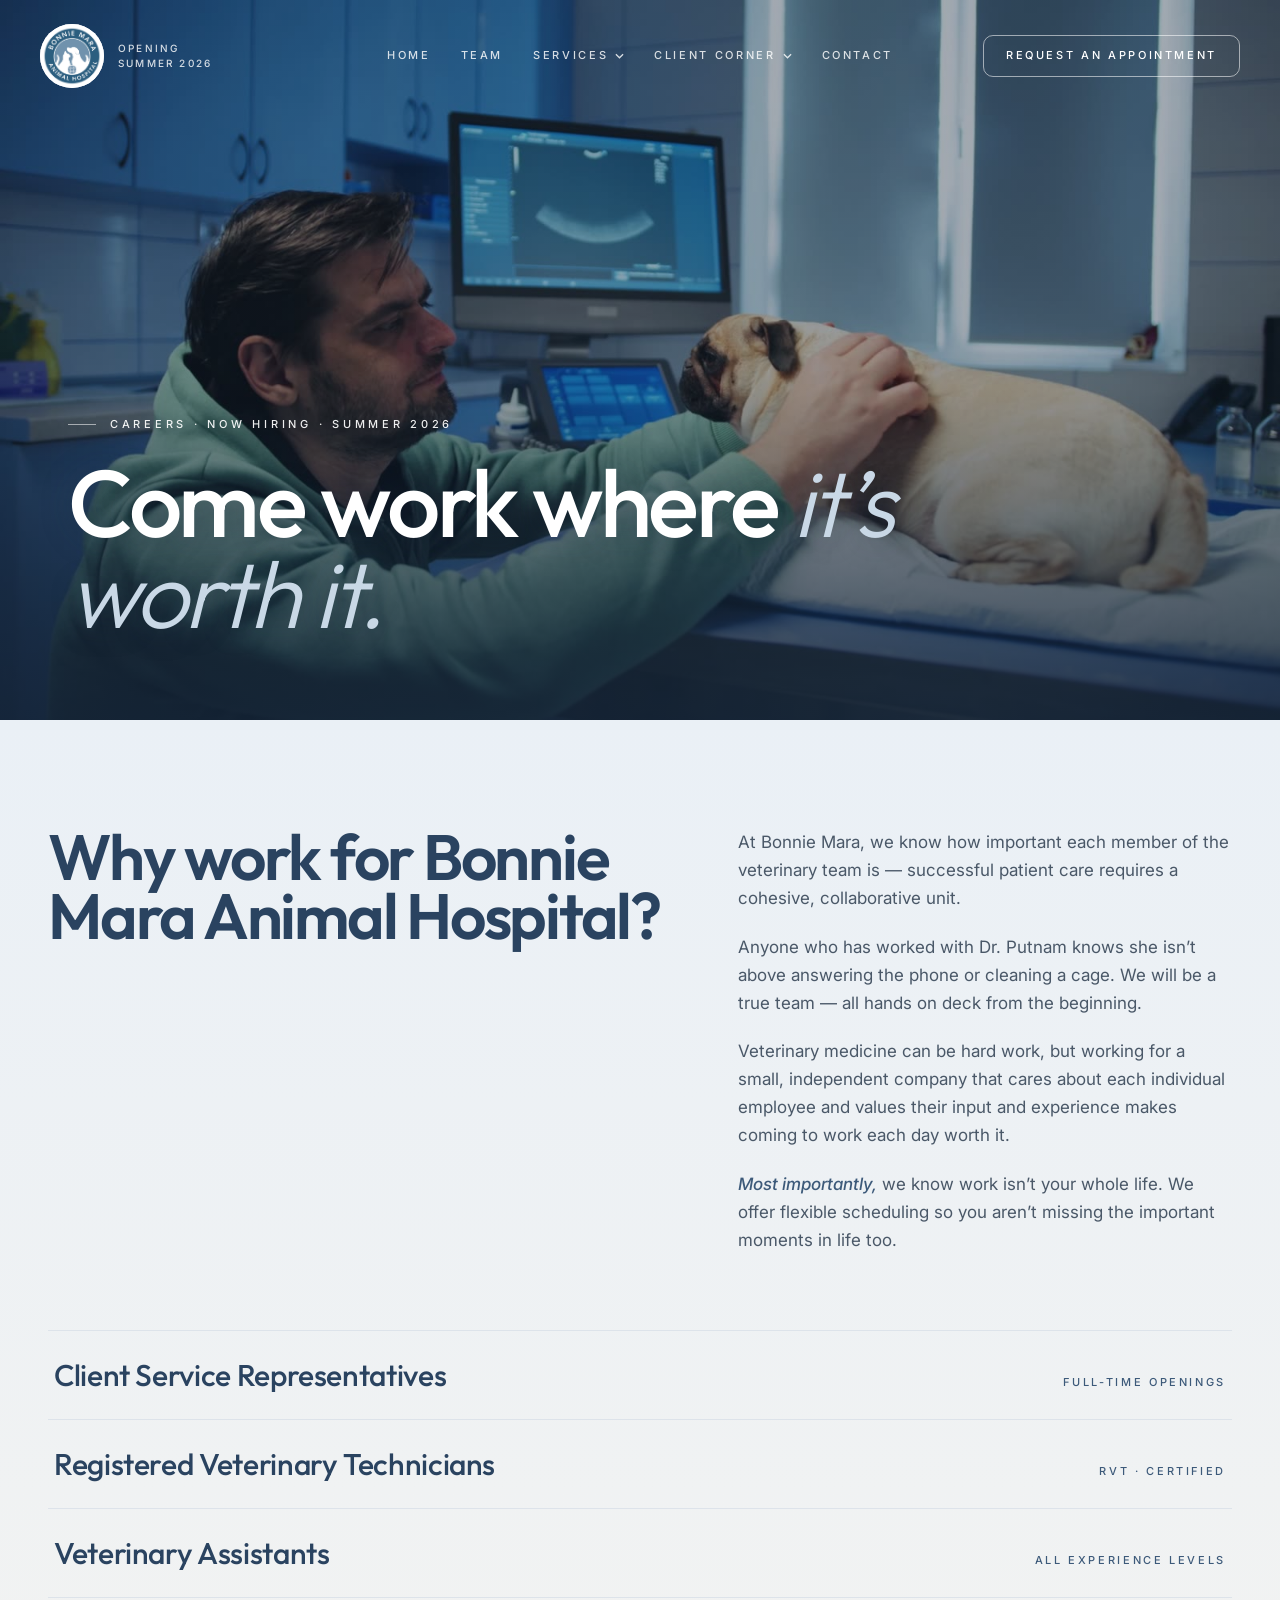
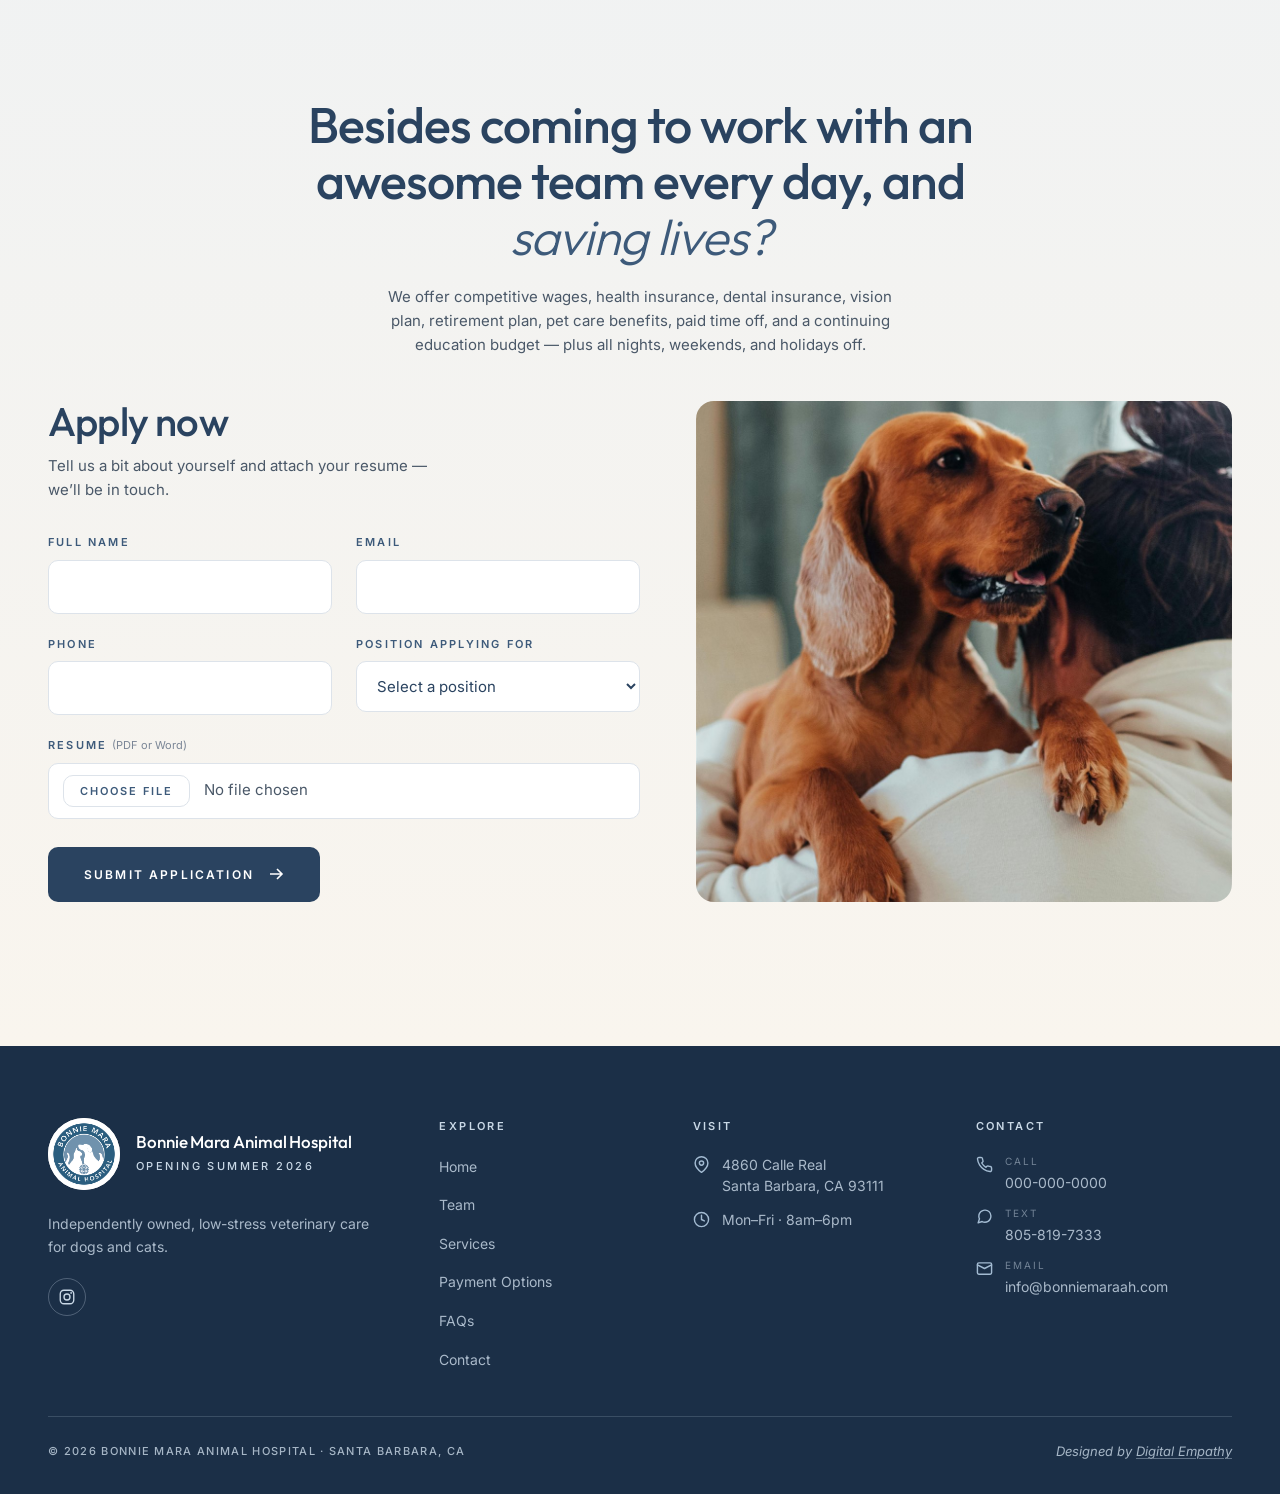
==== commit d3ad0a2e: "staging: footer rebuild, dentistry redesign, payment-options page, site-wide media de-dup, Feedbucke" ====
--- a/careers.html
+++ b/careers.html
@@ -38,6 +38,14 @@
   <link rel="preload" as="image" href="assets/images/careers.jpg" />
 
   <link rel="stylesheet" href="assets/css/site.css" />
+  <!-- Feedbucket -->
+  <script type="text/javascript">
+    (function(k) {
+        let s=document.createElement('script');s.defer=true;
+        s.src="https://cdn.feedbucket.app/assets/feedbucket.js";
+        s.dataset.feedbucket=k;document.head.appendChild(s);
+    })('s0t0DGG3afGhYCgwE2Tw')
+  </script>
 </head>
 <body>
 
@@ -222,31 +230,67 @@
   <!-- ====================== FOOTER ====================== -->
   <footer class="site">
     <div class="wrap">
-      <div class="brand">
-        <div class="seal"><img src="assets/logo/logo-page-1.png" alt="Bonnie Mara Animal Hospital" /></div>
-        <div>
-          <div class="name">Bonnie Mara Animal Hospital</div>
-          <div class="footer-opening">Opening Summer 2026</div>
-        </div>
-      </div>
-      <nav aria-label="Footer">
-        <a href="index.html">Home</a>
-        <a href="team.html">Team</a>
-        <a href="wellness.html">Services</a>
-        <a href="payment-options.html">Payment Options</a>
-        <a href="index.html#faqs">FAQs</a>
-        <a href="contact.html">Contact</a>
-      </nav>
-      <div class="foot-contact">
-        <a class="foot-tel" href="tel:+10000000000"><span class="lbl">Call</span>000-000-0000</a>
-        <a class="foot-tel" href="sms:+18058197333"><span class="lbl">Text</span>805-819-7333</a>
+      <div class="foot-brand">
+        <div class="brand">
+          <div class="seal"><img src="assets/logo/logo-page-1.png" alt="Bonnie Mara Animal Hospital" /></div>
+          <div>
+            <div class="name">Bonnie Mara Animal Hospital</div>
+            <div class="footer-opening">Opening Summer 2026</div>
+          </div>
+        </div>
+        <p class="foot-tagline">Independently owned, low-stress veterinary care for dogs and cats.</p>
         <div class="social">
           <a href="https://www.instagram.com/" target="_blank" rel="noopener" aria-label="Bonnie Mara Animal Hospital on Instagram">
             <svg viewBox="0 0 24 24" fill="none" aria-hidden="true"><rect x="3" y="3" width="18" height="18" rx="5" stroke="currentColor" stroke-width="1.8"/><circle cx="12" cy="12" r="4" stroke="currentColor" stroke-width="1.8"/><circle cx="17.5" cy="6.5" r="1.2" fill="currentColor"/></svg>
           </a>
         </div>
       </div>
-    </div>
+
+      <nav class="foot-col" aria-label="Footer">
+        <h2 class="foot-head">Explore</h2>
+        <ul>
+          <li><a href="index.html">Home</a></li>
+          <li><a href="team.html">Team</a></li>
+          <li><a href="wellness.html">Services</a></li>
+          <li><a href="payment-options.html">Payment Options</a></li>
+          <li><a href="index.html#faqs">FAQs</a></li>
+          <li><a href="contact.html">Contact</a></li>
+        </ul>
+      </nav>
+
+      <div class="foot-col">
+        <h2 class="foot-head">Visit</h2>
+        <ul class="foot-info">
+          <li>
+            <svg viewBox="0 0 24 24" fill="none" stroke="currentColor" stroke-width="2" stroke-linecap="round" stroke-linejoin="round" aria-hidden="true"><path d="M21 10c0 7-9 13-9 13s-9-6-9-13a9 9 0 0 1 18 0z"/><circle cx="12" cy="10" r="3"/></svg>
+            <a href="https://www.google.com/maps/dir/?api=1&amp;destination=4860+Calle+Real,+Santa+Barbara,+CA+93111" target="_blank" rel="noopener">4860 Calle Real<br>Santa Barbara, CA 93111</a>
+          </li>
+          <li>
+            <svg viewBox="0 0 24 24" fill="none" stroke="currentColor" stroke-width="2" stroke-linecap="round" stroke-linejoin="round" aria-hidden="true"><circle cx="12" cy="12" r="10"/><polyline points="12 6 12 12 16 14"/></svg>
+            <span>Mon&ndash;Fri &middot; 8am&ndash;6pm</span>
+          </li>
+        </ul>
+      </div>
+
+      <div class="foot-col">
+        <h2 class="foot-head">Contact</h2>
+        <ul class="foot-info">
+          <li>
+            <svg viewBox="0 0 24 24" fill="none" stroke="currentColor" stroke-width="2" stroke-linecap="round" stroke-linejoin="round" aria-hidden="true"><path d="M22 16.92v3a2 2 0 0 1-2.18 2 19.79 19.79 0 0 1-8.63-3.07 19.5 19.5 0 0 1-6-6 19.79 19.79 0 0 1-3.07-8.67A2 2 0 0 1 4.11 2h3a2 2 0 0 1 2 1.72 12.84 12.84 0 0 0 .7 2.81 2 2 0 0 1-.45 2.11L8.09 9.91a16 16 0 0 0 6 6l1.27-1.27a2 2 0 0 1 2.11-.45 12.84 12.84 0 0 0 2.81.7A2 2 0 0 1 22 16.92z"/></svg>
+            <a href="tel:+10000000000"><span class="lbl">Call</span>000-000-0000</a>
+          </li>
+          <li>
+            <svg viewBox="0 0 24 24" fill="none" stroke="currentColor" stroke-width="2" stroke-linecap="round" stroke-linejoin="round" aria-hidden="true"><path d="M21 11.5a8.38 8.38 0 0 1-.9 3.8 8.5 8.5 0 0 1-7.6 4.7 8.38 8.38 0 0 1-3.8-.9L3 21l1.9-5.7a8.38 8.38 0 0 1-.9-3.8 8.5 8.5 0 0 1 4.7-7.6 8.38 8.38 0 0 1 3.8-.9h.5a8.48 8.48 0 0 1 8 8v.5z"/></svg>
+            <a href="sms:+18058197333"><span class="lbl">Text</span>805-819-7333</a>
+          </li>
+          <li>
+            <svg viewBox="0 0 24 24" fill="none" stroke="currentColor" stroke-width="2" stroke-linecap="round" stroke-linejoin="round" aria-hidden="true"><rect x="2" y="4" width="20" height="16" rx="2"/><path d="m22 7-10 5L2 7"/></svg>
+            <a href="mailto:info@bonniemaraah.com"><span class="lbl">Email</span>info@bonniemaraah.com</a>
+          </li>
+        </ul>
+      </div>
+    </div>
+
     <div class="bottom">
       <span>&copy; 2026 Bonnie Mara Animal Hospital &middot; Santa Barbara, CA</span>
       <span class="credit">Designed by <a href="https://digitalempathyinc.com" target="_blank" rel="noopener">Digital Empathy</a></span>
--- a/assets/css/site.css
+++ b/assets/css/site.css
@@ -1195,37 +1195,30 @@
     footer.site {
       background: var(--ink-night);
       color: var(--cream);
-      padding: 64px 48px 32px;
+      padding: 72px 48px 32px;
     }
     footer.site .wrap {
       max-width: 1240px;
       margin: 0 auto;
-      display: flex;
-      justify-content: space-between;
-      align-items: flex-end;
-      flex-wrap: wrap;
-      gap: 32px;
-      padding-bottom: 32px;
+      display: grid;
+      grid-template-columns: 1.7fr 1fr 1.15fr 1.3fr;
+      gap: 56px;
+      align-items: start;
+      padding-bottom: 44px;
       border-bottom: 1px solid rgba(201, 216, 230, 0.18);
     }
-    footer.site .brand { display: flex; align-items: center; gap: 18px; }
+
+    /* Brand column */
+    footer.site .foot-brand { max-width: 360px; }
+    footer.site .brand { display: flex; align-items: center; gap: 16px; }
     footer.site .seal {
-      width: 84px; height: 84px;
+      width: 72px; height: 72px;
       border-radius: 50%;
       background: var(--cream);
       overflow: hidden;
       flex-shrink: 0;
     }
     footer.site .seal img { width: 100%; height: 100%; object-fit: contain; }
-    footer.site .brand .footer-opening {
-      font-family: var(--sans);
-      font-size: 11px;
-      font-weight: 500;
-      letter-spacing: 0.22em;
-      text-transform: uppercase;
-      color: var(--sea-pale);
-      margin-top: 6px;
-    }
     footer.site .brand .name {
       font-family: var(--display);
       font-size: 17px;
@@ -1234,28 +1227,76 @@
       line-height: 1.15;
       letter-spacing: -0.005em;
     }
-    footer.site .brand .tag {
-      font-family: var(--sans);
-      font-style: italic;
-      font-size: 13px;
-      color: var(--sea-pale);
-      margin-top: 2px;
-    }
-    footer.site nav {
-      display: flex;
-      gap: 28px;
+    footer.site .brand .footer-opening {
       font-family: var(--sans);
       font-size: 11px;
       font-weight: 500;
-      letter-spacing: 0.24em;
+      letter-spacing: 0.22em;
       text-transform: uppercase;
-    }
-    footer.site nav a {
+      color: var(--sea-pale);
+      margin-top: 6px;
+    }
+    footer.site .foot-tagline {
+      font-family: var(--sans);
+      font-size: 14px;
+      line-height: 1.65;
+      color: rgba(201, 216, 230, 0.82);
+      margin: 22px 0 20px;
+    }
+
+    /* Column heads */
+    footer.site .foot-head {
+      font-family: var(--sans);
+      font-size: 11px;
+      font-weight: 600;
+      letter-spacing: 0.22em;
+      text-transform: uppercase;
+      color: var(--sea-pale);
+      margin: 0 0 18px;
+    }
+
+    /* Link + info lists */
+    footer.site .foot-col ul {
+      list-style: none;
+      margin: 0; padding: 0;
+      display: flex;
+      flex-direction: column;
+      gap: 13px;
+    }
+    footer.site .foot-col a {
       color: rgba(201, 216, 230, 0.82);
       text-decoration: none;
+      font-family: var(--sans);
+      font-size: 14px;
       transition: color 0.2s ease;
     }
-    footer.site nav a:hover { color: var(--sea-pale); }
+    footer.site .foot-col a:hover { color: #FFFFFF; }
+
+    footer.site .foot-info li {
+      display: flex;
+      gap: 12px;
+      align-items: flex-start;
+      font-family: var(--sans);
+      font-size: 14px;
+      line-height: 1.5;
+      color: rgba(201, 216, 230, 0.82);
+    }
+    footer.site .foot-info svg {
+      width: 17px; height: 17px;
+      flex-shrink: 0;
+      margin-top: 2px;
+      color: var(--sea);
+    }
+    footer.site .foot-info .lbl {
+      display: block;
+      font-size: 10px;
+      letter-spacing: 0.2em;
+      text-transform: uppercase;
+      color: rgba(201, 216, 230, 0.5);
+      margin-bottom: 3px;
+    }
+
+    /* Bottom legal bar */
     footer.site .bottom {
       max-width: 1240px;
       margin: 24px auto 0;
@@ -1347,10 +1388,16 @@
       .invite-card { margin-top: 48px; }
       .address-grid { grid-template-columns: 1fr; column-gap: 0; }
 
-      footer.site { padding: 48px 24px 24px; }
-      footer.site .wrap { flex-direction: column; align-items: flex-start; gap: 28px; }
-      footer.site nav { flex-wrap: wrap; gap: 14px 22px; }
+      footer.site { padding: 56px 24px 28px; }
+      footer.site .wrap { grid-template-columns: 1fr 1fr; gap: 36px 40px; }
+      footer.site .foot-brand { grid-column: 1 / -1; max-width: 480px; }
       footer.site .bottom { flex-direction: column; align-items: flex-start; gap: 8px; }
+    }
+
+    /* Footer: single column on small phones */
+    @media (max-width: 560px) {
+      footer.site .wrap { grid-template-columns: 1fr; gap: 36px; }
+      footer.site .foot-brand { grid-column: auto; }
     }
 
     /* ===== Small phones (<=400px): stack inline pairs that crowd ===== */
@@ -1732,7 +1779,7 @@
   isolation: isolate;
   overflow: hidden;
   background-color: var(--ink-night);
-  background-image: url('../images/dog-cat-sleeping.jpg');
+  background-image: linear-gradient(180deg, var(--ink-deep) 0%, var(--ink-night) 100%);
   background-size: cover;
   background-position: center 38%;
   color: var(--cream);
@@ -1927,18 +1974,13 @@
 .social a:hover { background: var(--sea); color: var(--ink-deep); border-color: var(--sea); }
 .social svg { width: 18px; height: 18px; }
 
-/* Footer contact column */
-footer.site .foot-contact { display: flex; flex-direction: column; gap: 12px; align-items: flex-start; }
-footer.site .foot-tel {
-  color: var(--sea-pale);
+/* Footer info-row links (Visit / Contact columns) */
+footer.site .foot-info a {
+  color: rgba(201, 216, 230, 0.82);
   text-decoration: none;
-  font-family: var(--sans);
-  font-size: 13px;
-  font-weight: 500;
-  letter-spacing: 0.04em;
-}
-footer.site .foot-tel:hover { color: #FFFFFF; }
-footer.site .foot-tel .lbl { color: rgba(201, 216, 230, 0.6); letter-spacing: 0.2em; text-transform: uppercase; font-size: 10px; margin-right: 8px; }
+  transition: color 0.2s ease;
+}
+footer.site .foot-info a:hover { color: #FFFFFF; }
 
 @media (min-width: 921px) {
   .nav-burger { display: none; }
@@ -2212,7 +2254,7 @@
   position: relative;
   isolation: isolate;
   background-color: var(--ink-night);
-  background-image: url('../images/dog-cat-sleeping.jpg');
+  background-image: url('../images/img-surgery-quote.jpg');
   background-size: cover;
   background-position: center 42%;
   background-attachment: fixed;
@@ -2307,7 +2349,7 @@
   position: relative;
   isolation: isolate;
   background-color: var(--ink-night);
-  background-image: url('../images/brick-wall.jpg');
+  background-image: linear-gradient(180deg, var(--ink-deep) 0%, var(--ink-night) 100%);
   background-size: cover;
   background-position: center 45%;
   background-attachment: fixed;
@@ -2383,40 +2425,98 @@
 }
 .dn-step-body p { font-family: var(--sans); font-size: 16px; line-height: 1.7; color: var(--muted); margin: 0; max-width: 60ch; }
 
-.dn-panel { background: var(--cream); padding: 0 0 clamp(64px, 11vh, 130px); }
-.dn-panel-card {
-  background: var(--ink-deep); color: #FFFFFF;
-  border-radius: var(--radius-lg);
-  padding: clamp(40px, 6vw, 80px);
+/* ---- Anesthesia: full-bleed dark image band (cinematic reassurance) ---- */
+.dn-anes {
+  position: relative;
+  isolation: isolate;
+  background-color: var(--ink-night);
+  background-image: url('../images/img-dentistry-anes.jpg');
+  background-size: cover;
+  background-position: center 38%;
+  color: #FFFFFF;
+  padding: clamp(80px, 14vh, 168px) 0;
+}
+.dn-anes::before {
+  content: ''; position: absolute; inset: 0; z-index: -1;
+  background: linear-gradient(180deg, rgba(20, 36, 56, 0.80) 0%, rgba(20, 36, 56, 0.88) 100%);
+}
+.dn-anes-inner { max-width: 940px; }
+.dn-anes .eyebrow { color: var(--sea-pale); margin: 0 0 20px; }
+.dn-anes .eyebrow::before, .dn-anes .eyebrow::after { background: var(--sea-pale); }
+.dn-anes h2 {
+  font-family: var(--display); font-weight: 500;
+  font-size: clamp(32px, 4.6vw, 60px);
+  line-height: 1.0; letter-spacing: -0.03em;
+  color: #FFFFFF; margin: 0 0 28px; max-width: 16ch;
+  text-shadow: 0 2px 28px rgba(20, 36, 56, 0.5);
+}
+.dn-anes h2 .light { font-weight: 300; font-style: italic; color: var(--sea-pale); }
+.dn-anes-prose p {
+  font-family: var(--sans); font-size: 17px; line-height: 1.72;
+  color: rgba(233, 240, 247, 0.92); margin: 0 0 16px; max-width: 64ch;
+}
+.dn-anes-prose p:last-child { margin-bottom: 0; }
+.dn-anes-list {
+  list-style: none; margin: 36px 0 0; padding: 0;
   display: grid; grid-template-columns: 1fr 1fr;
-  gap: clamp(28px, 5vw, 72px); align-items: center;
-}
-.dn-panel-card .eyebrow { color: var(--sea-pale); margin: 0 0 20px; }
-.dn-panel-card .eyebrow::before, .dn-panel-card .eyebrow::after { background: var(--sea-pale); }
-.dn-panel-card h2 {
+  column-gap: clamp(28px, 4vw, 64px);
+  max-width: 760px;
+}
+.dn-anes-list li {
+  position: relative;
+  padding: 22px 0 0 28px;
+  border-top: 1px solid rgba(201, 216, 230, 0.30);
   font-family: var(--display); font-weight: 500;
-  font-size: clamp(26px, 3.2vw, 40px);
-  line-height: 1.05; letter-spacing: -0.025em;
-  color: #FFFFFF; margin: 0; max-width: 16ch;
-}
-.dn-panel-card h2 .light { font-weight: 300; font-style: italic; color: var(--sea-pale); }
-.dn-panel-card p { font-family: var(--sans); font-size: 16px; line-height: 1.7; color: rgba(233, 240, 247, 0.88); margin: 0 0 14px; }
-.dn-panel-card p:last-child { margin-bottom: 0; }
-
-.dn-tip { background: var(--cream); padding: 0 0 clamp(72px, 12vh, 140px); }
-.dn-tip-card { background: none; border: none; border-top: 1px solid var(--paper-line); border-radius: 0; padding: clamp(34px, 4.5vw, 56px) 0 0; }
-.dn-tip-card .eyebrow { margin: 0 0 16px; }
-.dn-tip-card h2 {
+  font-size: clamp(18px, 1.9vw, 23px); line-height: 1.25;
+  letter-spacing: -0.01em; color: #FFFFFF;
+}
+.dn-anes-list li::before {
+  content: ''; position: absolute; left: 0; top: 33px;
+  width: 15px; height: 2px; background: var(--sea-pale);
+}
+
+/* ---- Between visits: light editorial 2-col (lead + "Our team can" dashed list) ---- */
+.dn-home { background: var(--cream); padding: clamp(72px, 12vh, 150px) 0; }
+.dn-home-grid {
+  display: grid; grid-template-columns: 1.1fr 0.9fr;
+  gap: clamp(40px, 6vw, 96px); align-items: start;
+}
+.dn-home-lead .eyebrow { margin: 0 0 18px; }
+.dn-home-lead h2 {
   font-family: var(--display); font-weight: 500;
-  font-size: clamp(24px, 2.8vw, 36px);
-  line-height: 1.05; letter-spacing: -0.02em;
-  color: var(--ink-deep); margin: 0 0 14px; max-width: 20ch;
-}
-.dn-tip-card p { font-family: var(--sans); font-size: 16px; line-height: 1.7; color: var(--muted); margin: 0; max-width: 70ch; }
+  font-size: clamp(28px, 3.6vw, 48px);
+  line-height: 1.03; letter-spacing: -0.03em;
+  color: var(--ink-deep); margin: 0 0 26px; max-width: 16ch;
+}
+.dn-home-lead h2 .light { font-weight: 300; font-style: italic; color: var(--ink); }
+.dn-home-lead p {
+  font-family: var(--sans); font-size: 17px; line-height: 1.75;
+  color: var(--muted); margin: 0; max-width: 54ch;
+}
+.dn-home-help-label {
+  font-family: var(--sans); font-size: 12px; font-weight: 600;
+  letter-spacing: 0.18em; text-transform: uppercase;
+  color: var(--ink); margin: 6px 0 4px;
+}
+.dn-home-list { list-style: none; margin: 0; padding: 0; }
+.dn-home-list li {
+  position: relative;
+  padding: 20px 0 20px 28px;
+  border-top: 1px solid var(--paper-line);
+  font-family: var(--display); font-weight: 500;
+  font-size: clamp(17px, 1.8vw, 22px); line-height: 1.3;
+  letter-spacing: -0.015em; color: var(--ink-deep);
+}
+.dn-home-list li:last-child { border-bottom: 1px solid var(--paper-line); }
+.dn-home-list li::before {
+  content: ''; position: absolute; left: 0; top: 31px;
+  width: 15px; height: 2px; background: var(--sea);
+}
 
 @media (max-width: 920px) {
   .dn-stat-grid { grid-template-columns: 1fr; gap: 22px; }
-  .dn-panel-card { grid-template-columns: 1fr; gap: 22px; }
+  .dn-anes-list { grid-template-columns: 1fr; }
+  .dn-home-grid { grid-template-columns: 1fr; gap: 36px; }
 }
 
 /* ============================================================
@@ -2491,23 +2591,25 @@
 /* multi-paragraph spacing inside split list items */
 .svc-split-list p + p { margin-top: 14px; }
 
-/* Diagnostics imaging — dark immersive band variant */
-.dx-section.dx-dark { background: var(--ink-night); }
-.dx-dark .dx-group-head .eyebrow { color: var(--sea-pale); }
-.dx-dark .dx-group-head .eyebrow::before, .dx-dark .dx-group-head .eyebrow::after { background: var(--sea-pale); }
-.dx-dark .dx-group-head h2 { color: #FFFFFF; }
-.dx-dark .dx-group-head h2 .light { color: var(--sea-pale); }
-.dx-dark .dx-card.wide + .dx-card.wide { border-top-color: rgba(201, 216, 230, 0.18); }
-.dx-dark .dx-card h3, .dx-dark .dx-card.feature h3 { color: #FFFFFF; }
-.dx-dark .dx-card p, .dx-dark .dx-card.feature p { color: rgba(233, 240, 247, 0.86); }
-.dx-dark .dx-tags-lead, .dx-dark .dx-card.feature .dx-tags-lead { color: var(--sea-pale); }
-/* de-glassed: reasons as a clean dashed 2-col list, no pills */
-.dx-dark .dx-tags, .dx-dark .dx-card.feature .dx-tags { display: grid; grid-template-columns: repeat(2, minmax(0, 1fr)); gap: 13px 40px; max-width: 760px; }
-.dx-dark .dx-tags li, .dx-dark .dx-card.feature .dx-tags li { background: none; border: none; border-radius: 0; padding: 0 0 0 22px; position: relative; font-family: var(--sans); font-size: 15px; line-height: 1.45; color: rgba(233, 240, 247, 0.9); }
-.dx-dark .dx-tags li::before { content: ''; position: absolute; left: 0; top: 0.64em; width: 11px; height: 1px; background: var(--sea); }
-.dx-dark .dx-subcard { border-top-color: rgba(201, 216, 230, 0.18); }
-.dx-dark .dx-subcard h4 { color: #FFFFFF; }
-.dx-dark .dx-subcard p { color: rgba(233, 240, 247, 0.82); }
+/* Diagnostics imaging — wellness-style numbered service items, on a dark section */
+.svc-section.dx-imaging { background: var(--ink-night); }
+.dx-imaging-head { margin: 0 0 clamp(8px, 2vh, 22px); }
+.dx-imaging-head .eyebrow { color: var(--sea-pale); margin: 0 0 16px; }
+.dx-imaging-head .eyebrow::before, .dx-imaging-head .eyebrow::after { background: var(--sea-pale); }
+.dx-imaging-head h2 { font-family: var(--display); font-weight: 500; font-size: clamp(30px, 4.2vw, 56px); line-height: 1.0; letter-spacing: -0.03em; color: #FFFFFF; margin: 0; }
+.dx-imaging-head h2 .light { font-weight: 300; font-style: italic; color: var(--sea-pale); }
+.dx-imaging .svc-item { border-top-color: rgba(201, 216, 230, 0.18); }
+.dx-imaging .svc-item:first-child { border-top: 1px solid rgba(201, 216, 230, 0.18); }
+.dx-imaging .svc-item-main .num { color: var(--sea-pale); }
+.dx-imaging .svc-item-main > h2 { color: #FFFFFF; }
+.dx-imaging .svc-body > p { color: rgba(233, 240, 247, 0.86); }
+.dx-imaging .svc-list-lead { color: var(--sea-pale); }
+.dx-imaging .svc-list li { color: rgba(233, 240, 247, 0.9); }
+.dx-imaging .svc-list li::before { background: var(--sea); }
+.dx-imaging .dx-sub { margin-top: clamp(18px, 2.4vw, 26px); }
+.dx-imaging .dx-subcard { border-top-color: rgba(201, 216, 230, 0.18); }
+.dx-imaging .dx-subcard h4 { color: #FFFFFF; }
+.dx-imaging .dx-subcard p { color: rgba(233, 240, 247, 0.82); }
 
 /* ============================================================
    END-OF-LIFE (end-of-life.html) — quiet editorial
@@ -2544,7 +2646,7 @@
   position: relative;
   height: clamp(420px, 68vh, 640px);
   background-color: var(--ink-night);
-  background-image: url('../images/dog-cat-sleeping.jpg');
+  background-image: url('../images/img-eol-band.jpg');
   background-size: cover;
   background-position: center 40%;
   background-attachment: fixed;
@@ -2559,7 +2661,7 @@
   position: relative;
   isolation: isolate;
   background-color: var(--ink-night);
-  background-image: url('../images/hero-bmah-poster.jpg');
+  background-image: url('../images/img-eol-closer.jpg');
   background-size: cover;
   background-position: center 42%;
   text-align: center;
@@ -2602,3 +2704,133 @@
 @media (max-width: 920px) {
   .eol-wrap-narrow { padding: 0 24px; }
 }
+
+/* ============================================================
+   PAYMENT OPTIONS (payment-options.html)
+   ============================================================ */
+.pay-intro { background: var(--cream); padding: clamp(72px, 12vh, 150px) 0 clamp(48px, 7vh, 80px); }
+.pay-intro .eyebrow { margin: 0 0 24px; }
+.pay-lead {
+  font-family: var(--display); font-weight: 400;
+  font-size: clamp(24px, 3.2vw, 42px);
+  line-height: 1.25; letter-spacing: -0.02em;
+  color: var(--ink-deep); margin: 0; max-width: 24ch;
+}
+.pay-lead { max-width: 30ch; }
+
+.pay-head { margin: 0 0 clamp(36px, 5vh, 56px); }
+.pay-head .eyebrow { margin: 0 0 18px; }
+.pay-head h2 {
+  font-family: var(--display); font-weight: 500;
+  font-size: clamp(30px, 4vw, 52px);
+  line-height: 1.02; letter-spacing: -0.03em;
+  color: var(--ink-deep); margin: 0; max-width: 16ch;
+}
+.pay-head h2 .light { font-weight: 300; font-style: italic; color: var(--ink); }
+.pay-sub {
+  font-family: var(--sans); font-size: 17px; line-height: 1.7;
+  color: var(--muted); margin: 18px 0 0; max-width: 56ch;
+}
+
+/* Accepted methods — numbered hairline list, multi-column */
+.pay-methods { background: var(--cream-paper); padding: clamp(64px, 10vh, 120px) 0; }
+.pay-list {
+  list-style: none; margin: 0; padding: 0;
+  display: grid; grid-template-columns: repeat(2, 1fr);
+  column-gap: clamp(40px, 5vw, 88px);
+  row-gap: clamp(28px, 4vh, 44px);
+  align-items: start;
+  max-width: 900px;
+}
+.pay-jump {
+  display: inline-flex; align-items: center; gap: 7px; margin-top: 14px;
+  font-family: var(--sans); font-weight: 600; font-size: 12.5px;
+  letter-spacing: 0.06em; text-transform: uppercase;
+  color: var(--ink-deep); text-decoration: none;
+  transition: color 0.2s ease, gap 0.2s ease;
+}
+.pay-jump svg { width: 14px; height: 14px; color: var(--sea); transition: transform 0.2s ease; }
+.pay-jump:hover { color: var(--ink); gap: 10px; }
+.pay-jump:hover svg { transform: translateY(2px); }
+.pay-list li {
+  display: grid; grid-template-columns: auto 1fr; column-gap: 18px;
+  align-items: start;
+  padding: 28px 0 0; border-top: 1px solid var(--paper-line);
+}
+.pay-list .num {
+  font-family: var(--display); font-size: 14px; letter-spacing: 0.16em;
+  color: var(--ink); padding-top: 5px;
+}
+.pay-list h3 {
+  font-family: var(--display); font-weight: 500;
+  font-size: clamp(20px, 2.2vw, 26px); line-height: 1.15;
+  letter-spacing: -0.015em; color: var(--ink-deep); margin: 0 0 8px;
+}
+.pay-list p { font-family: var(--sans); font-size: 15.5px; line-height: 1.6; color: var(--muted); margin: 0; }
+
+/* Financing — two editorial columns (top hairline, no boxes) */
+.pay-finance { background: var(--cream); padding: clamp(64px, 10vh, 120px) 0; }
+.pay-grid {
+  display: grid; grid-template-columns: 1fr 1fr;
+  gap: clamp(36px, 5vw, 80px);
+}
+.pay-opt { border-top: 1px solid var(--paper-line); padding: 30px 0 0; }
+.pay-opt-logo { margin: 0 0 20px; line-height: 0; }
+.pay-opt-logo img { height: 30px; width: auto; max-width: 100%; display: block; }
+.pay-opt-num {
+  font-family: var(--display); font-weight: 300; font-size: 30px;
+  color: var(--sea); margin: 0 0 14px; line-height: 1;
+}
+.pay-opt h3 {
+  font-family: var(--display); font-weight: 500;
+  font-size: clamp(24px, 2.8vw, 34px); line-height: 1.1;
+  letter-spacing: -0.02em; color: var(--ink-deep); margin: 0 0 14px;
+}
+.pay-opt p { font-family: var(--sans); font-size: 16.5px; line-height: 1.7; color: var(--muted); margin: 0 0 22px; max-width: 46ch; }
+.pay-link {
+  display: inline-flex; align-items: center; gap: 9px;
+  font-family: var(--sans); font-weight: 600; font-size: 13px;
+  letter-spacing: 0.06em; text-transform: uppercase;
+  color: var(--ink-deep); text-decoration: none;
+  border-bottom: 1px solid var(--sea); padding-bottom: 4px;
+  transition: color 0.2s ease, border-color 0.2s ease, gap 0.2s ease;
+}
+.pay-link svg { width: 15px; height: 15px; }
+.pay-link:hover { color: var(--ink); border-color: var(--ink); gap: 13px; }
+
+/* Anchor offset for in-page "Learn more" jumps (clears the fixed header) */
+.pay-finance, .pay-ins { scroll-margin-top: 100px; }
+@media (prefers-reduced-motion: no-preference) { html { scroll-behavior: smooth; } }
+
+/* Pet insurance — dark band, lead + numbered steps */
+.pay-ins { background: var(--ink-night); color: #FFFFFF; padding: clamp(72px, 12vh, 150px) 0; }
+.pay-ins-grid { display: grid; grid-template-columns: 1.1fr 0.9fr; gap: clamp(40px, 6vw, 96px); align-items: start; }
+.pay-ins-lead .eyebrow { color: var(--sea-pale); margin: 0 0 18px; }
+.pay-ins-lead .eyebrow::before, .pay-ins-lead .eyebrow::after { background: var(--sea-pale); }
+.pay-ins-lead h2 {
+  font-family: var(--display); font-weight: 500;
+  font-size: clamp(28px, 3.8vw, 50px); line-height: 1.0;
+  letter-spacing: -0.03em; color: #FFFFFF; margin: 0 0 24px; max-width: 14ch;
+}
+.pay-ins-lead h2 .light { font-weight: 300; font-style: italic; color: var(--sea-pale); }
+.pay-ins-lead p { font-family: var(--sans); font-size: 17px; line-height: 1.72; color: rgba(233, 240, 247, 0.9); margin: 0; max-width: 54ch; }
+.pay-steps { list-style: none; margin: 0; padding: 0; }
+.pay-steps li {
+  display: grid; grid-template-columns: auto 1fr; column-gap: 20px; align-items: center;
+  padding: 24px 0; border-top: 1px solid rgba(201, 216, 230, 0.22);
+}
+.pay-steps li:last-child { border-bottom: 1px solid rgba(201, 216, 230, 0.22); }
+.pay-steps-num {
+  width: 40px; height: 40px; border-radius: 50%;
+  border: 1px solid var(--sea); color: var(--sea-pale);
+  font-family: var(--display); font-weight: 500; font-size: 17px;
+  display: flex; align-items: center; justify-content: center;
+}
+.pay-steps p { font-family: var(--sans); font-size: 16px; line-height: 1.5; color: rgba(233, 240, 247, 0.92); margin: 0; }
+
+@media (max-width: 920px) {
+  .pay-list { grid-template-columns: 1fr; row-gap: 0; }
+  .pay-grid { grid-template-columns: 1fr; gap: 0; }
+  .pay-opt:not(:first-child) { margin-top: 36px; }
+  .pay-ins-grid { grid-template-columns: 1fr; gap: 36px; }
+}
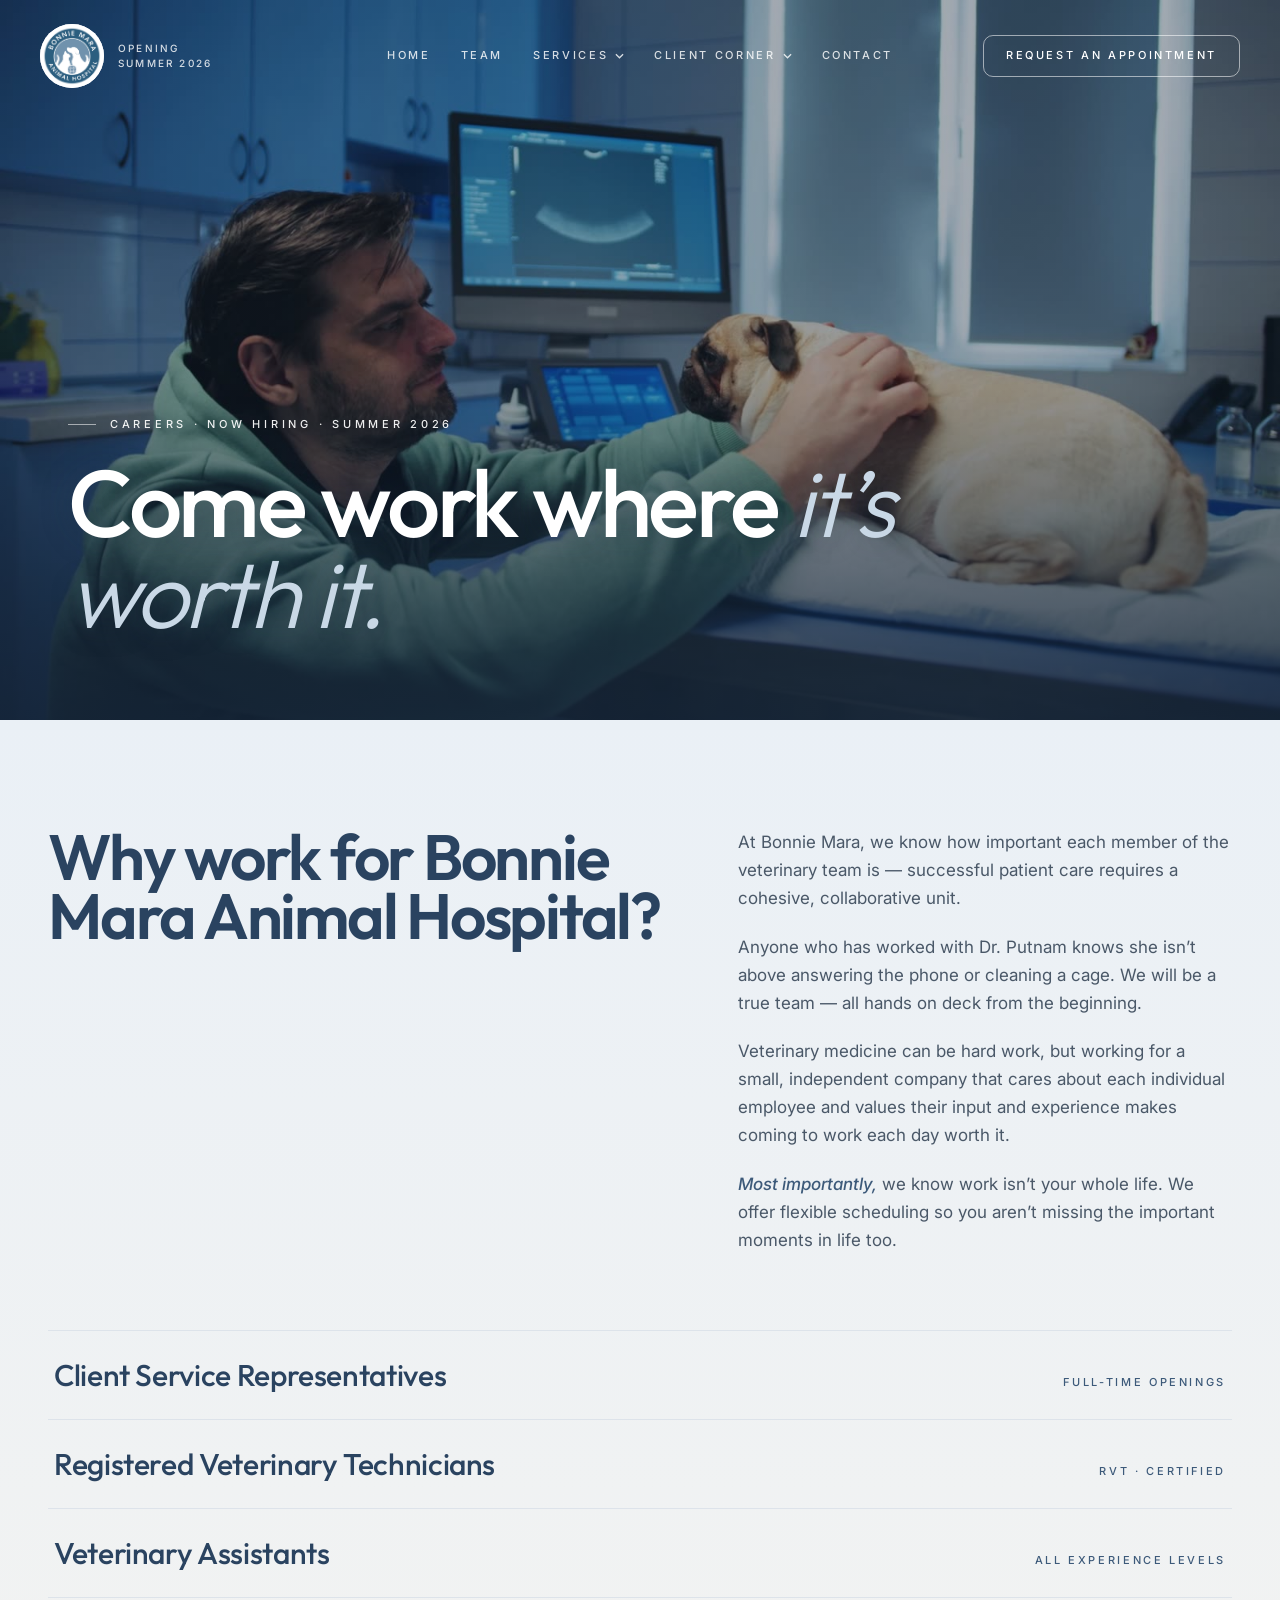
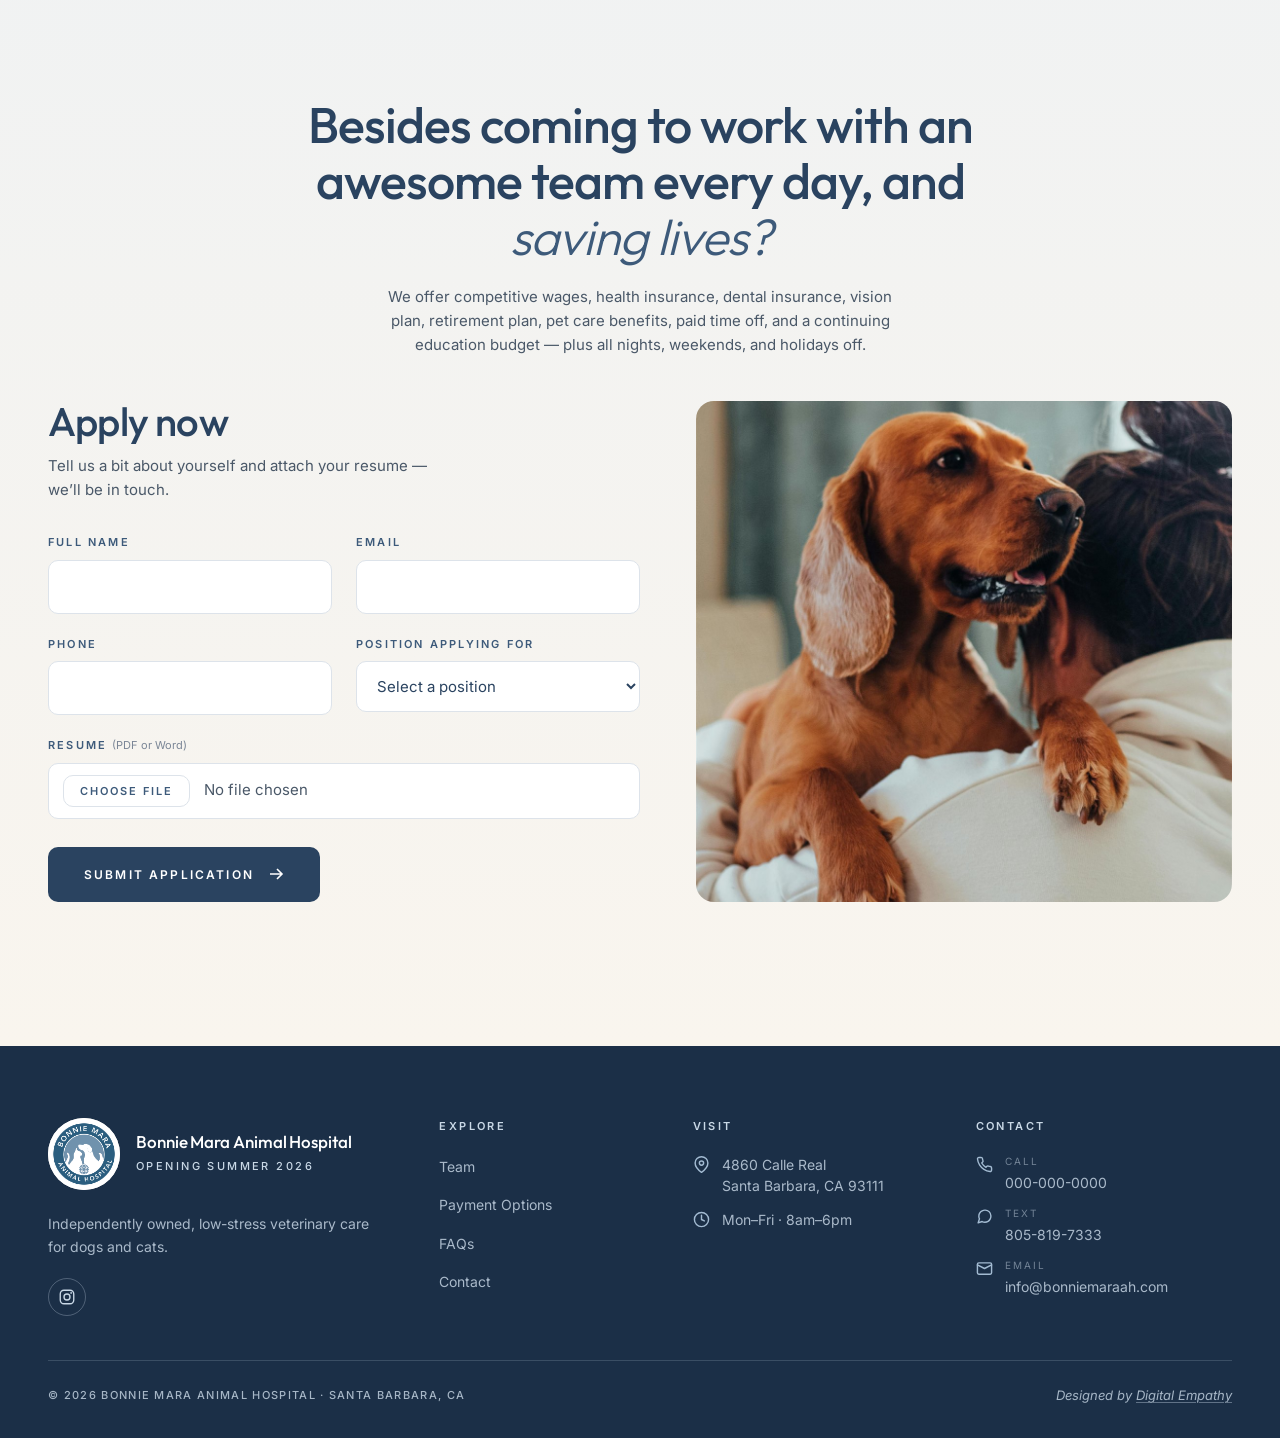
==== commit de281fc6: "BMAH staging: remove Home + Services from footer Explore column (all pages)" ====
--- a/careers.html
+++ b/careers.html
@@ -60,8 +60,8 @@
 
     <nav class="topnav" aria-label="Primary">
       <ul class="nav-list">
-        <li><a href="index.html">Home</a></li>
-        <li><a href="team.html">Team</a></li>
+        <li><a class="nav-dead" aria-disabled="true">Home</a></li>
+        <li><a class="nav-dead" aria-disabled="true">Team</a></li>
         <li class="has-menu">
           <button type="button" class="nav-trigger" aria-expanded="false" aria-controls="menu-services">Services<svg class="caret" viewBox="0 0 10 6" aria-hidden="true"><path d="M1 1l4 4 4-4" fill="none" stroke="currentColor" stroke-width="1.4"/></svg></button>
           <ul class="nav-menu" id="menu-services">
@@ -93,8 +93,8 @@
   <div class="mobile-nav" id="mobileNav" hidden>
     <div class="mobile-nav-inner">
       <ul class="mobile-list">
-        <li><a href="index.html">Home</a></li>
-        <li><a href="team.html">Team</a></li>
+        <li><a class="nav-dead" aria-disabled="true">Home</a></li>
+        <li><a class="nav-dead" aria-disabled="true">Team</a></li>
         <li class="m-has-menu">
           <button type="button" class="m-trigger" aria-expanded="false" aria-controls="m-services">Services<svg class="caret" viewBox="0 0 10 6" aria-hidden="true"><path d="M1 1l4 4 4-4" fill="none" stroke="currentColor" stroke-width="1.4"/></svg></button>
           <ul class="m-menu" id="m-services">
@@ -249,9 +249,7 @@
       <nav class="foot-col" aria-label="Footer">
         <h2 class="foot-head">Explore</h2>
         <ul>
-          <li><a href="index.html">Home</a></li>
-          <li><a href="team.html">Team</a></li>
-          <li><a href="wellness.html">Services</a></li>
+          <li><a class="nav-dead" aria-disabled="true">Team</a></li>
           <li><a href="payment-options.html">Payment Options</a></li>
           <li><a href="index.html#faqs">FAQs</a></li>
           <li><a href="contact.html">Contact</a></li>
--- a/assets/css/site.css
+++ b/assets/css/site.css
@@ -957,14 +957,21 @@
     .invite.is-page .invite-card { margin-top: 0; }
     .invite.is-page .address > .eyebrow { display: inline-flex; margin: 0 0 26px; }
 
+    /* Contact page: map sits flush against the footer (drop section bottom padding) */
+    .invite.is-page { padding-bottom: 0; }
+
     /* Embedded Google map on the contact page */
-    .contact-map { margin-top: clamp(48px, 7vh, 88px); }
+    .contact-map {
+      /* full-bleed: break out of the centered .invite-wrap to span the viewport */
+      margin: clamp(48px, 7vh, 88px) calc(50% - 50vw) 0;
+      width: auto;
+    }
     .contact-map iframe {
       display: block;
       width: 100%;
-      height: clamp(320px, 50vh, 500px);
+      height: clamp(360px, 52vh, 560px);
       border: 0;
-      border-radius: var(--radius-lg);
+      border-radius: 0;
     }
 
     /* Contact page: balanced address | message-form layout */
@@ -1844,6 +1851,9 @@
 .nav-trigger[aria-expanded="true"] { color: #FFFFFF; }
 .nav-trigger .caret { width: 9px; height: 6px; transition: transform 0.22s ease; }
 .has-menu.open .nav-trigger .caret { transform: rotate(180deg); }
+
+/* Static (non-clickable) nav labels — Home, Team (dead page). Keep nav styling, drop interaction. */
+.nav-dead { pointer-events: none; cursor: default; }
 
 .nav-menu {
   position: absolute;
@@ -2349,9 +2359,9 @@
   position: relative;
   isolation: isolate;
   background-color: var(--ink-night);
-  background-image: linear-gradient(180deg, var(--ink-deep) 0%, var(--ink-night) 100%);
+  background-image: url('../images/img-dentistry-stat.jpg');
   background-size: cover;
-  background-position: center 45%;
+  background-position: center 35%;
   background-attachment: fixed;
   color: #FFFFFF;
   min-height: 150vh;
@@ -2834,3 +2844,10 @@
   .pay-opt:not(:first-child) { margin-top: 36px; }
   .pay-ins-grid { grid-template-columns: 1fr; gap: 36px; }
 }
+
+/* Per-page CTA background images (unique per page; ::before navy scrim sits on top) */
+.svc-cta.cta-wellness    { background-image: url('../images/cta-wellness.jpg'); }
+.svc-cta.cta-surgery     { background-image: url('../images/cta-surgery.jpg'); }
+.svc-cta.cta-dentistry   { background-image: url('../images/cta-dentistry.jpg'); }
+.svc-cta.cta-diagnostics { background-image: url('../images/cta-diagnostics.jpg'); background-position: center 60%; }
+.svc-cta.cta-payment     { background-image: url('../images/cta-payment.jpg'); background-position: center 45%; }
